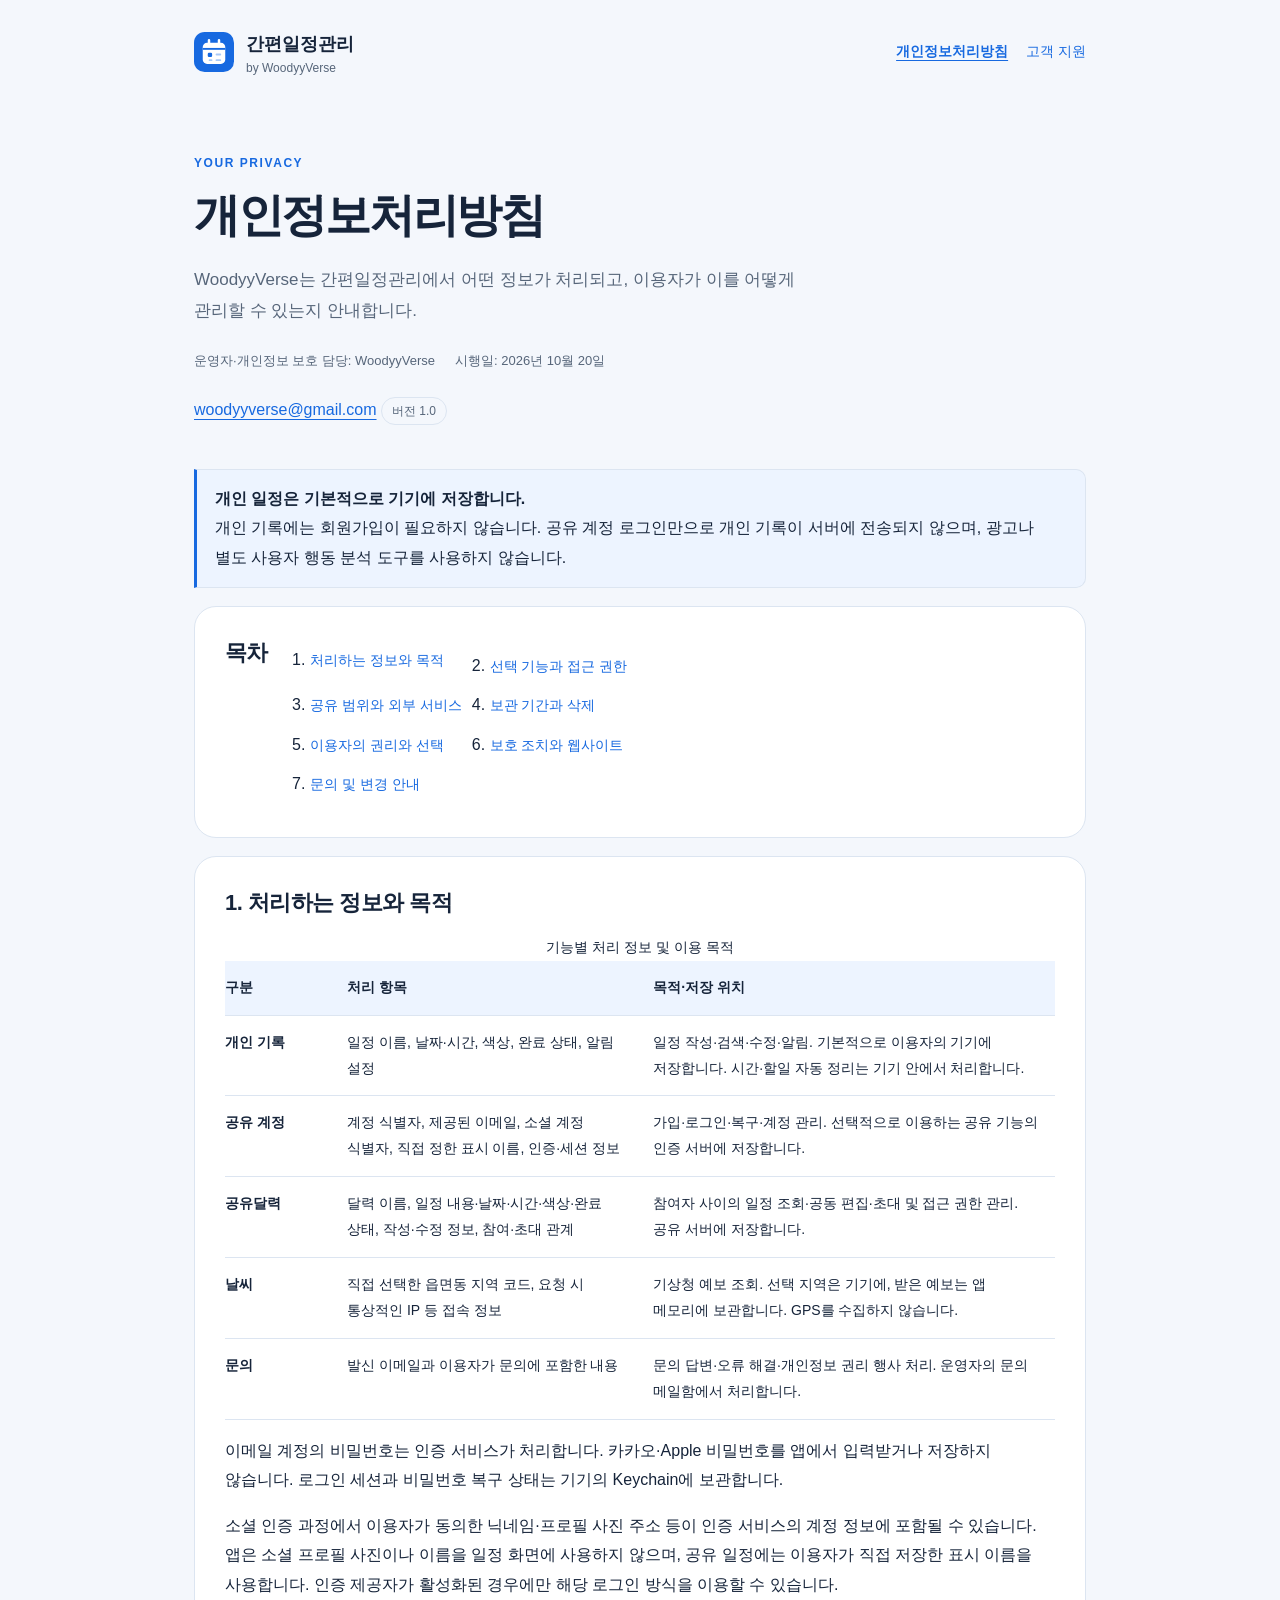
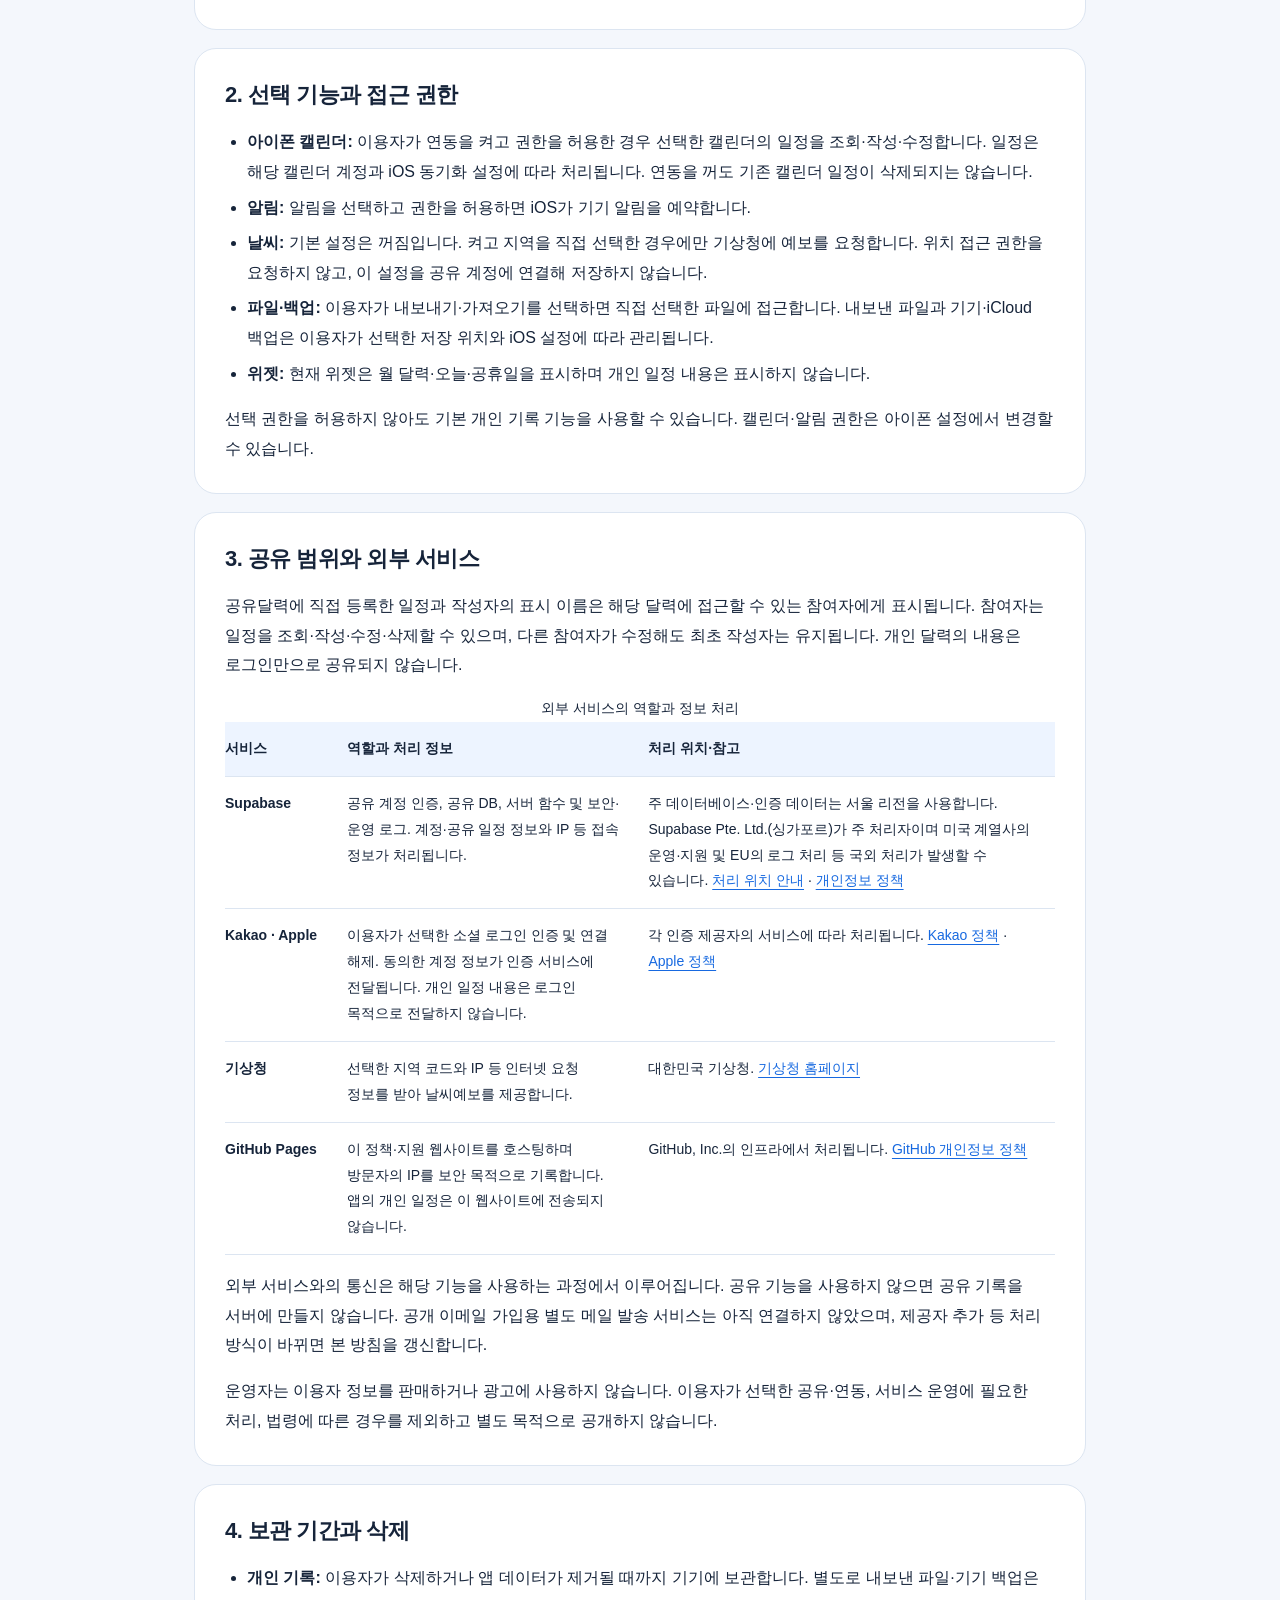
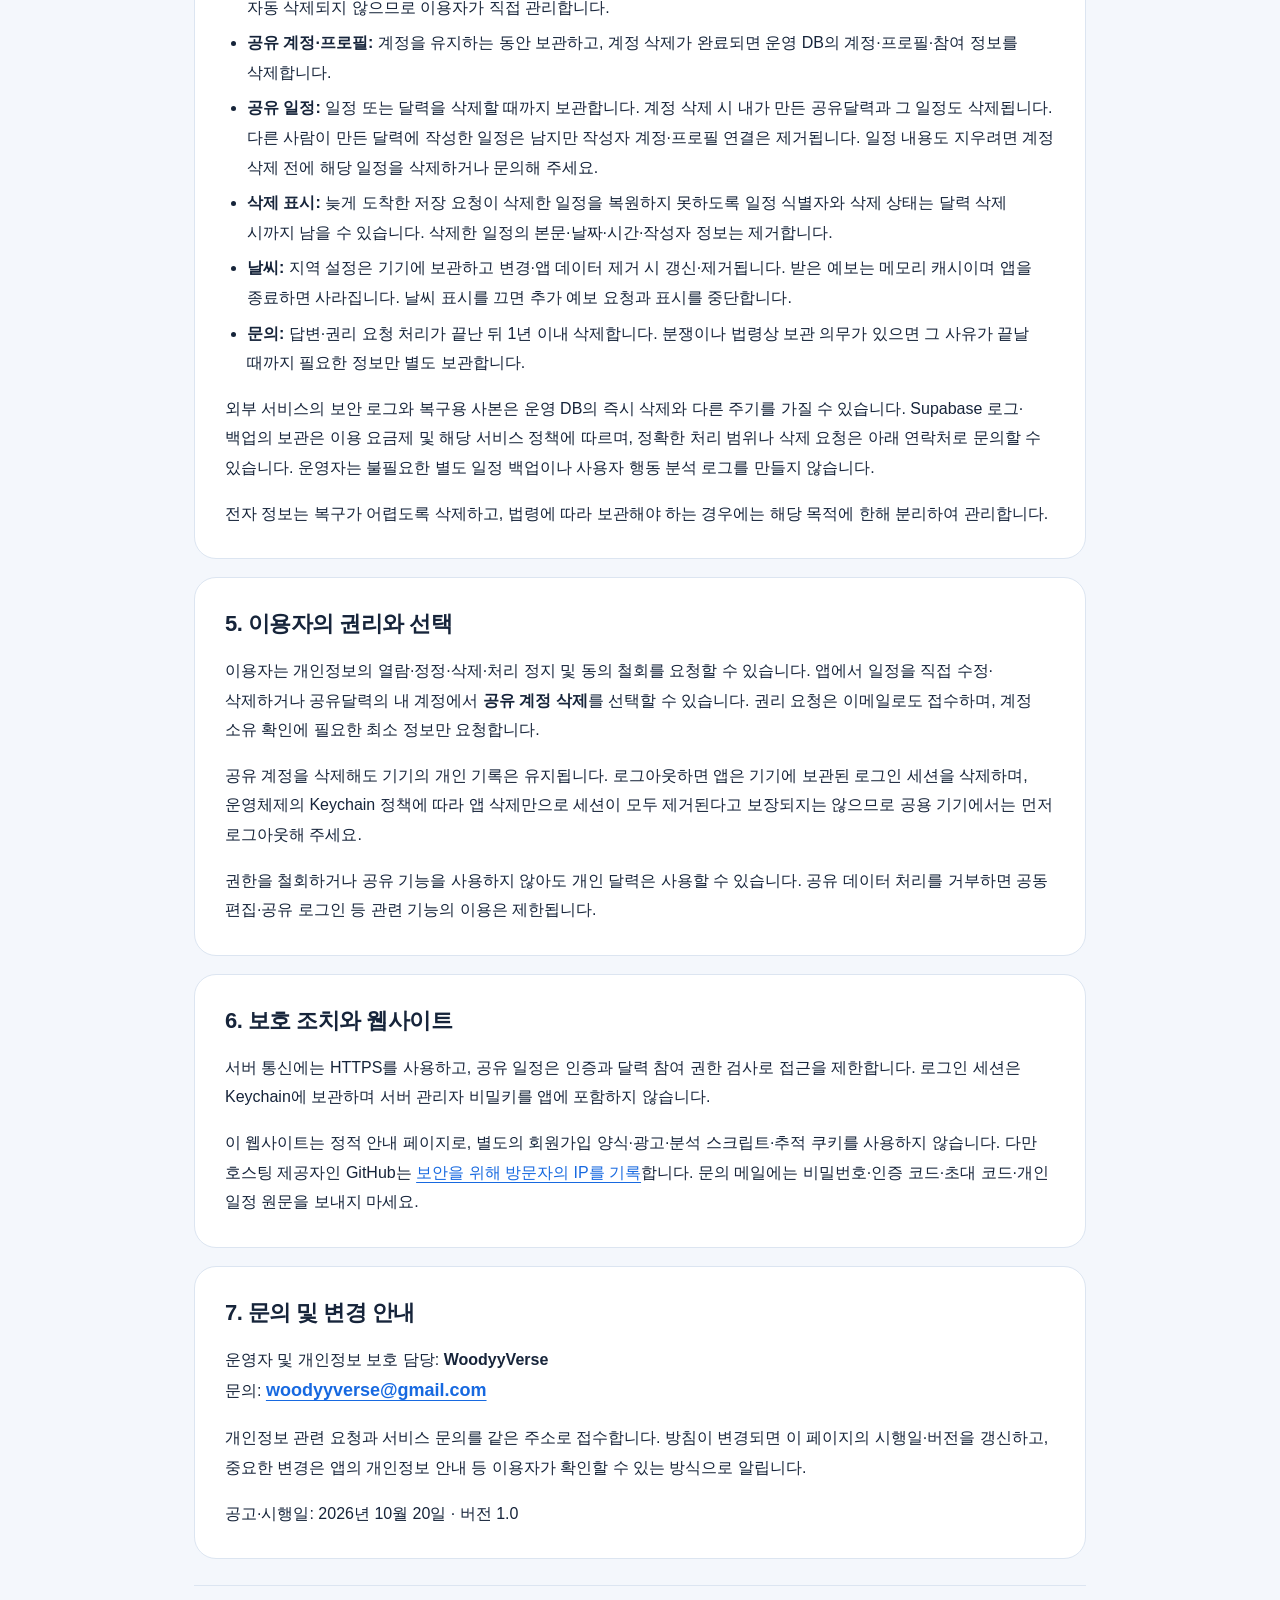
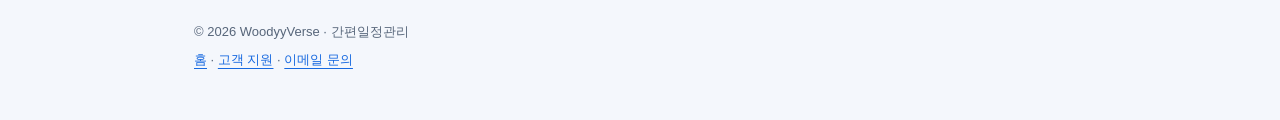
==== privacy/index.html @ 304d2524 "Publish privacy policy and support pages for 간편일정관리" ====
<!doctype html>
<html lang="ko">
<head>
  <meta charset="utf-8"><meta name="viewport" content="width=device-width, initial-scale=1">
  <title>개인정보처리방침 | 간편일정관리</title>
  <meta name="description" content="WoodyyVerse 간편일정관리의 개인정보 처리 항목, 이용 목적, 보관·삭제, 선택 권한 및 문의 방법을 안내합니다.">
  <meta name="theme-color" content="#1769e0">
  <link rel="icon" href="../assets/calendar.svg" type="image/svg+xml"><link rel="stylesheet" href="../assets/site.css">
</head>
<body>
  <a class="skip" href="#main">본문 바로가기</a>
  <div class="shell">
    <header class="header"><a class="brand" href="../"><img src="../assets/calendar.svg" alt="" width="40" height="40"><span>간편일정관리<small>by WoodyyVerse</small></span></a><nav aria-label="사이트 메뉴"><a aria-current="page" href="./">개인정보처리방침</a><a href="../support/">고객 지원</a></nav></header>
    <main id="main">
      <div class="hero"><p class="eyebrow">YOUR PRIVACY</p><h1>개인정보처리방침</h1><p class="lead">WoodyyVerse는 간편일정관리에서 어떤 정보가 처리되고, 이용자가 이를 어떻게 관리할 수 있는지 안내합니다.</p><div class="meta"><span>운영자·개인정보 보호 담당: WoodyyVerse</span><span>시행일: 2026년 10월 20일</span></div><p><a href="mailto:woodyyverse@gmail.com">woodyyverse@gmail.com</a> <span class="version">버전 1.0</span></p></div>
      <aside class="card note" aria-label="주요 안내"><strong>개인 일정은 기본적으로 기기에 저장합니다.</strong><br>개인 기록에는 회원가입이 필요하지 않습니다. 공유 계정 로그인만으로 개인 기록이 서버에 전송되지 않으며, 광고나 별도 사용자 행동 분석 도구를 사용하지 않습니다.</aside>
      <nav class="card toc" aria-label="목차"><h2>목차</h2><ol><li><a href="#data">처리하는 정보와 목적</a></li><li><a href="#optional">선택 기능과 접근 권한</a></li><li><a href="#sharing">공유 범위와 외부 서비스</a></li><li><a href="#retention">보관 기간과 삭제</a></li><li><a href="#rights">이용자의 권리와 선택</a></li><li><a href="#security">보호 조치와 웹사이트</a></li><li><a href="#contact">문의 및 변경 안내</a></li></ol></nav>
      <section class="card" id="data"><h2>1. 처리하는 정보와 목적</h2><div class="table-wrap"><table><caption>기능별 처리 정보 및 이용 목적</caption><thead><tr><th scope="col">구분</th><th scope="col">처리 항목</th><th scope="col">목적·저장 위치</th></tr></thead><tbody>
        <tr><td>개인 기록</td><td>일정 이름, 날짜·시간, 색상, 완료 상태, 알림 설정</td><td>일정 작성·검색·수정·알림. 기본적으로 이용자의 기기에 저장합니다. 시간·할일 자동 정리는 기기 안에서 처리합니다.</td></tr>
        <tr><td>공유 계정</td><td>계정 식별자, 제공된 이메일, 소셜 계정 식별자, 직접 정한 표시 이름, 인증·세션 정보</td><td>가입·로그인·복구·계정 관리. 선택적으로 이용하는 공유 기능의 인증 서버에 저장합니다.</td></tr>
        <tr><td>공유달력</td><td>달력 이름, 일정 내용·날짜·시간·색상·완료 상태, 작성·수정 정보, 참여·초대 관계</td><td>참여자 사이의 일정 조회·공동 편집·초대 및 접근 권한 관리. 공유 서버에 저장합니다.</td></tr>
        <tr><td>날씨</td><td>직접 선택한 읍면동 지역 코드, 요청 시 통상적인 IP 등 접속 정보</td><td>기상청 예보 조회. 선택 지역은 기기에, 받은 예보는 앱 메모리에 보관합니다. GPS를 수집하지 않습니다.</td></tr>
        <tr><td>문의</td><td>발신 이메일과 이용자가 문의에 포함한 내용</td><td>문의 답변·오류 해결·개인정보 권리 행사 처리. 운영자의 문의 메일함에서 처리합니다.</td></tr>
      </tbody></table></div><p>이메일 계정의 비밀번호는 인증 서비스가 처리합니다. 카카오·Apple 비밀번호를 앱에서 입력받거나 저장하지 않습니다. 로그인 세션과 비밀번호 복구 상태는 기기의 Keychain에 보관합니다.</p><p>소셜 인증 과정에서 이용자가 동의한 닉네임·프로필 사진 주소 등이 인증 서비스의 계정 정보에 포함될 수 있습니다. 앱은 소셜 프로필 사진이나 이름을 일정 화면에 사용하지 않으며, 공유 일정에는 이용자가 직접 저장한 표시 이름을 사용합니다. 인증 제공자가 활성화된 경우에만 해당 로그인 방식을 이용할 수 있습니다.</p></section>
      <section class="card" id="optional"><h2>2. 선택 기능과 접근 권한</h2><ul><li><strong>아이폰 캘린더:</strong> 이용자가 연동을 켜고 권한을 허용한 경우 선택한 캘린더의 일정을 조회·작성·수정합니다. 일정은 해당 캘린더 계정과 iOS 동기화 설정에 따라 처리됩니다. 연동을 꺼도 기존 캘린더 일정이 삭제되지는 않습니다.</li><li><strong>알림:</strong> 알림을 선택하고 권한을 허용하면 iOS가 기기 알림을 예약합니다.</li><li><strong>날씨:</strong> 기본 설정은 꺼짐입니다. 켜고 지역을 직접 선택한 경우에만 기상청에 예보를 요청합니다. 위치 접근 권한을 요청하지 않고, 이 설정을 공유 계정에 연결해 저장하지 않습니다.</li><li><strong>파일·백업:</strong> 이용자가 내보내기·가져오기를 선택하면 직접 선택한 파일에 접근합니다. 내보낸 파일과 기기·iCloud 백업은 이용자가 선택한 저장 위치와 iOS 설정에 따라 관리됩니다.</li><li><strong>위젯:</strong> 현재 위젯은 월 달력·오늘·공휴일을 표시하며 개인 일정 내용은 표시하지 않습니다.</li></ul><p>선택 권한을 허용하지 않아도 기본 개인 기록 기능을 사용할 수 있습니다. 캘린더·알림 권한은 아이폰 설정에서 변경할 수 있습니다.</p></section>
      <section class="card" id="sharing"><h2>3. 공유 범위와 외부 서비스</h2><p>공유달력에 직접 등록한 일정과 작성자의 표시 이름은 해당 달력에 접근할 수 있는 참여자에게 표시됩니다. 참여자는 일정을 조회·작성·수정·삭제할 수 있으며, 다른 참여자가 수정해도 최초 작성자는 유지됩니다. 개인 달력의 내용은 로그인만으로 공유되지 않습니다.</p><div class="table-wrap"><table><caption>외부 서비스의 역할과 정보 처리</caption><thead><tr><th scope="col">서비스</th><th scope="col">역할과 처리 정보</th><th scope="col">처리 위치·참고</th></tr></thead><tbody>
        <tr><td>Supabase</td><td>공유 계정 인증, 공유 DB, 서버 함수 및 보안·운영 로그. 계정·공유 일정 정보와 IP 등 접속 정보가 처리됩니다.</td><td>주 데이터베이스·인증 데이터는 서울 리전을 사용합니다. Supabase Pte. Ltd.(싱가포르)가 주 처리자이며 미국 계열사의 운영·지원 및 EU의 로그 처리 등 국외 처리가 발생할 수 있습니다. <a href="https://supabase.com/legal/privacy-resources/data-residency-and-transfers-faq" rel="noreferrer">처리 위치 안내</a> · <a href="https://supabase.com/privacy" rel="noreferrer">개인정보 정책</a></td></tr>
        <tr><td>Kakao · Apple</td><td>이용자가 선택한 소셜 로그인 인증 및 연결 해제. 동의한 계정 정보가 인증 서비스에 전달됩니다. 개인 일정 내용은 로그인 목적으로 전달하지 않습니다.</td><td>각 인증 제공자의 서비스에 따라 처리됩니다. <a href="https://www.kakao.com/policy/privacy" rel="noreferrer">Kakao 정책</a> · <a href="https://www.apple.com/kr/legal/privacy/" rel="noreferrer">Apple 정책</a></td></tr>
        <tr><td>기상청</td><td>선택한 지역 코드와 IP 등 인터넷 요청 정보를 받아 날씨예보를 제공합니다.</td><td>대한민국 기상청. <a href="https://www.weather.go.kr/" rel="noreferrer">기상청 홈페이지</a></td></tr>
        <tr><td>GitHub Pages</td><td>이 정책·지원 웹사이트를 호스팅하며 방문자의 IP를 보안 목적으로 기록합니다. 앱의 개인 일정은 이 웹사이트에 전송되지 않습니다.</td><td>GitHub, Inc.의 인프라에서 처리됩니다. <a href="https://docs.github.com/en/site-policy/privacy-policies/github-general-privacy-statement" rel="noreferrer">GitHub 개인정보 정책</a></td></tr>
      </tbody></table></div><p>외부 서비스와의 통신은 해당 기능을 사용하는 과정에서 이루어집니다. 공유 기능을 사용하지 않으면 공유 기록을 서버에 만들지 않습니다. 공개 이메일 가입용 별도 메일 발송 서비스는 아직 연결하지 않았으며, 제공자 추가 등 처리 방식이 바뀌면 본 방침을 갱신합니다.</p><p>운영자는 이용자 정보를 판매하거나 광고에 사용하지 않습니다. 이용자가 선택한 공유·연동, 서비스 운영에 필요한 처리, 법령에 따른 경우를 제외하고 별도 목적으로 공개하지 않습니다.</p></section>
      <section class="card" id="retention"><h2>4. 보관 기간과 삭제</h2><ul><li><strong>개인 기록:</strong> 이용자가 삭제하거나 앱 데이터가 제거될 때까지 기기에 보관합니다. 별도로 내보낸 파일·기기 백업은 자동 삭제되지 않으므로 이용자가 직접 관리합니다.</li><li><strong>공유 계정·프로필:</strong> 계정을 유지하는 동안 보관하고, 계정 삭제가 완료되면 운영 DB의 계정·프로필·참여 정보를 삭제합니다.</li><li><strong>공유 일정:</strong> 일정 또는 달력을 삭제할 때까지 보관합니다. 계정 삭제 시 내가 만든 공유달력과 그 일정도 삭제됩니다. 다른 사람이 만든 달력에 작성한 일정은 남지만 작성자 계정·프로필 연결은 제거됩니다. 일정 내용도 지우려면 계정 삭제 전에 해당 일정을 삭제하거나 문의해 주세요.</li><li><strong>삭제 표시:</strong> 늦게 도착한 저장 요청이 삭제한 일정을 복원하지 못하도록 일정 식별자와 삭제 상태는 달력 삭제 시까지 남을 수 있습니다. 삭제한 일정의 본문·날짜·시간·작성자 정보는 제거합니다.</li><li><strong>날씨:</strong> 지역 설정은 기기에 보관하고 변경·앱 데이터 제거 시 갱신·제거됩니다. 받은 예보는 메모리 캐시이며 앱을 종료하면 사라집니다. 날씨 표시를 끄면 추가 예보 요청과 표시를 중단합니다.</li><li><strong>문의:</strong> 답변·권리 요청 처리가 끝난 뒤 1년 이내 삭제합니다. 분쟁이나 법령상 보관 의무가 있으면 그 사유가 끝날 때까지 필요한 정보만 별도 보관합니다.</li></ul><p>외부 서비스의 보안 로그와 복구용 사본은 운영 DB의 즉시 삭제와 다른 주기를 가질 수 있습니다. Supabase 로그·백업의 보관은 이용 요금제 및 해당 서비스 정책에 따르며, 정확한 처리 범위나 삭제 요청은 아래 연락처로 문의할 수 있습니다. 운영자는 불필요한 별도 일정 백업이나 사용자 행동 분석 로그를 만들지 않습니다.</p><p>전자 정보는 복구가 어렵도록 삭제하고, 법령에 따라 보관해야 하는 경우에는 해당 목적에 한해 분리하여 관리합니다.</p></section>
      <section class="card" id="rights"><h2>5. 이용자의 권리와 선택</h2><p>이용자는 개인정보의 열람·정정·삭제·처리 정지 및 동의 철회를 요청할 수 있습니다. 앱에서 일정을 직접 수정·삭제하거나 공유달력의 내 계정에서 <strong>공유 계정 삭제</strong>를 선택할 수 있습니다. 권리 요청은 이메일로도 접수하며, 계정 소유 확인에 필요한 최소 정보만 요청합니다.</p><p>공유 계정을 삭제해도 기기의 개인 기록은 유지됩니다. 로그아웃하면 앱은 기기에 보관된 로그인 세션을 삭제하며, 운영체제의 Keychain 정책에 따라 앱 삭제만으로 세션이 모두 제거된다고 보장되지는 않으므로 공용 기기에서는 먼저 로그아웃해 주세요.</p><p>권한을 철회하거나 공유 기능을 사용하지 않아도 개인 달력은 사용할 수 있습니다. 공유 데이터 처리를 거부하면 공동 편집·공유 로그인 등 관련 기능의 이용은 제한됩니다.</p></section>
      <section class="card" id="security"><h2>6. 보호 조치와 웹사이트</h2><p>서버 통신에는 HTTPS를 사용하고, 공유 일정은 인증과 달력 참여 권한 검사로 접근을 제한합니다. 로그인 세션은 Keychain에 보관하며 서버 관리자 비밀키를 앱에 포함하지 않습니다.</p><p>이 웹사이트는 정적 안내 페이지로, 별도의 회원가입 양식·광고·분석 스크립트·추적 쿠키를 사용하지 않습니다. 다만 호스팅 제공자인 GitHub는 <a href="https://docs.github.com/en/pages/getting-started-with-github-pages/what-is-github-pages#data-collection" rel="noreferrer">보안을 위해 방문자의 IP를 기록</a>합니다. 문의 메일에는 비밀번호·인증 코드·초대 코드·개인 일정 원문을 보내지 마세요.</p></section>
      <section class="card" id="contact"><h2>7. 문의 및 변경 안내</h2><p>운영자 및 개인정보 보호 담당: <strong>WoodyyVerse</strong><br>문의: <a class="contact" href="mailto:woodyyverse@gmail.com">woodyyverse@gmail.com</a></p><p>개인정보 관련 요청과 서비스 문의를 같은 주소로 접수합니다. 방침이 변경되면 이 페이지의 시행일·버전을 갱신하고, 중요한 변경은 앱의 개인정보 안내 등 이용자가 확인할 수 있는 방식으로 알립니다.</p><p>공고·시행일: 2026년 10월 20일 · 버전 1.0</p></section>
    </main>
    <footer><p>© 2026 WoodyyVerse · 간편일정관리</p><p><a href="../">홈</a> · <a href="../support/">고객 지원</a> · <a href="mailto:woodyyverse@gmail.com">이메일 문의</a></p></footer>
  </div>
</body>
</html>
---- assets/site.css ----
:root{color-scheme:light dark;--bg:#f4f7fc;--surface:#fff;--ink:#16243a;--muted:#57667a;--blue:#1769e0;--line:#dce5f1;--soft:#edf4ff}
*{box-sizing:border-box}html{scroll-behavior:smooth;scroll-padding-top:24px}body{margin:0;background:var(--bg);color:var(--ink);font:16px/1.85 -apple-system,BlinkMacSystemFont,"Apple SD Gothic Neo","Noto Sans KR",sans-serif;word-break:keep-all;overflow-wrap:anywhere}a{color:var(--blue);text-underline-offset:4px}a:hover{text-decoration-thickness:2px}a:focus-visible{outline:3px solid var(--blue);outline-offset:5px;border-radius:3px}.skip{position:absolute;left:16px;top:-100px;padding:8px 14px;background:var(--surface);z-index:2}.skip:focus{top:12px}.shell{max-width:940px;margin:auto;padding:0 24px}.header{display:flex;align-items:center;justify-content:space-between;gap:18px;padding:28px 0}.brand{display:flex;align-items:center;gap:12px;text-decoration:none;color:var(--ink);font-weight:750;font-size:18px}.brand img{width:40px;height:40px}.brand small{display:block;color:var(--muted);font-size:12px;line-height:1.2;font-weight:500}nav{display:flex;gap:18px;flex-wrap:wrap}nav a{font-size:14px;text-decoration:none}nav a[aria-current=page]{font-weight:750;text-decoration:underline}.hero{padding:48px 0 28px}.eyebrow{font-size:12px;letter-spacing:.13em;font-weight:700;color:var(--blue);margin:0 0 12px}h1{font-size:clamp(30px,6vw,46px);line-height:1.3;letter-spacing:-.05em;margin:0 0 18px}h2{font-size:22px;line-height:1.45;letter-spacing:-.025em;margin:0 0 16px}h3{font-size:17px;margin:22px 0 8px}.lead{color:var(--muted);font-size:17px;max-width:640px}.meta{display:flex;gap:8px 20px;flex-wrap:wrap;font-size:13px;color:var(--muted);margin:22px 0}.card{background:var(--surface);border:1px solid var(--line);border-radius:22px;padding:30px;margin:0 0 18px}.card p:last-child{margin-bottom:0}.note{border-left:3px solid var(--blue);padding:14px 18px;background:var(--soft);border-radius:0 10px 10px 0}.toc ol{display:grid;grid-template-columns:1fr 1fr;gap:4px 28px;margin:8px 0;padding-left:24px}.grid{display:grid;grid-template-columns:1fr 1fr;gap:18px}.grid .card{margin:0}.button{display:inline-block;padding:11px 20px;border-radius:12px;background:var(--blue);color:white;text-decoration:none;font-weight:650}.button.secondary{background:var(--soft);color:var(--blue)}.actions{display:flex;flex-wrap:wrap;gap:12px;margin:26px 0}.table-wrap{overflow-x:auto}table{border-collapse:collapse;width:100%;font-size:14px;min-width:540px}th,td{text-align:left;vertical-align:top;border-bottom:1px solid var(--line);padding:14px 12px}th{background:var(--soft);font-weight:700}th:first-child,td:first-child{padding-left:0}td:first-child{font-weight:650;min-width:110px}ul,ol{padding-left:22px}li+li{margin-top:6px}code{background:var(--soft);border-radius:5px;padding:2px 6px;font-size:.9em}footer{color:var(--muted);font-size:13px;padding:30px 0 44px;margin-top:26px;border-top:1px solid var(--line)}footer p{margin:4px 0}details{border-bottom:1px solid var(--line);padding:18px 0}details:last-child{border:0}summary{cursor:pointer;font-weight:650}details p{color:var(--muted)}.contact{font-size:18px;font-weight:650}.version{display:inline-block;font-size:12px;color:var(--muted);border:1px solid var(--line);padding:2px 10px;border-radius:999px}
@media(max-width:620px){.shell{padding:0 18px}.header{align-items:flex-start;flex-direction:column;padding:22px 0}.hero{padding-top:28px}.card{padding:23px 20px;border-radius:18px}.toc ol,.grid{grid-template-columns:1fr}.meta{gap:4px 16px}nav{gap:20px}}
@media(prefers-color-scheme:dark){:root{--bg:#0e1623;--surface:#172335;--ink:#ecf2fb;--muted:#acbbd0;--blue:#83b5ff;--line:#2c3e57;--soft:#21334e}.button{background:#1769e0;color:#fff}.button.secondary{background:var(--soft);color:var(--blue)}}
@media(prefers-reduced-motion:reduce){html{scroll-behavior:auto}}
@media print{body{background:#fff;color:#111}.header,nav,.toc,.skip,.actions{display:none}.card{border:0;padding:10px 0;margin:0;border-radius:0}a{color:inherit}.hero{padding:0}.shell{max-width:none}footer{padding-bottom:0}h2{break-after:avoid}}
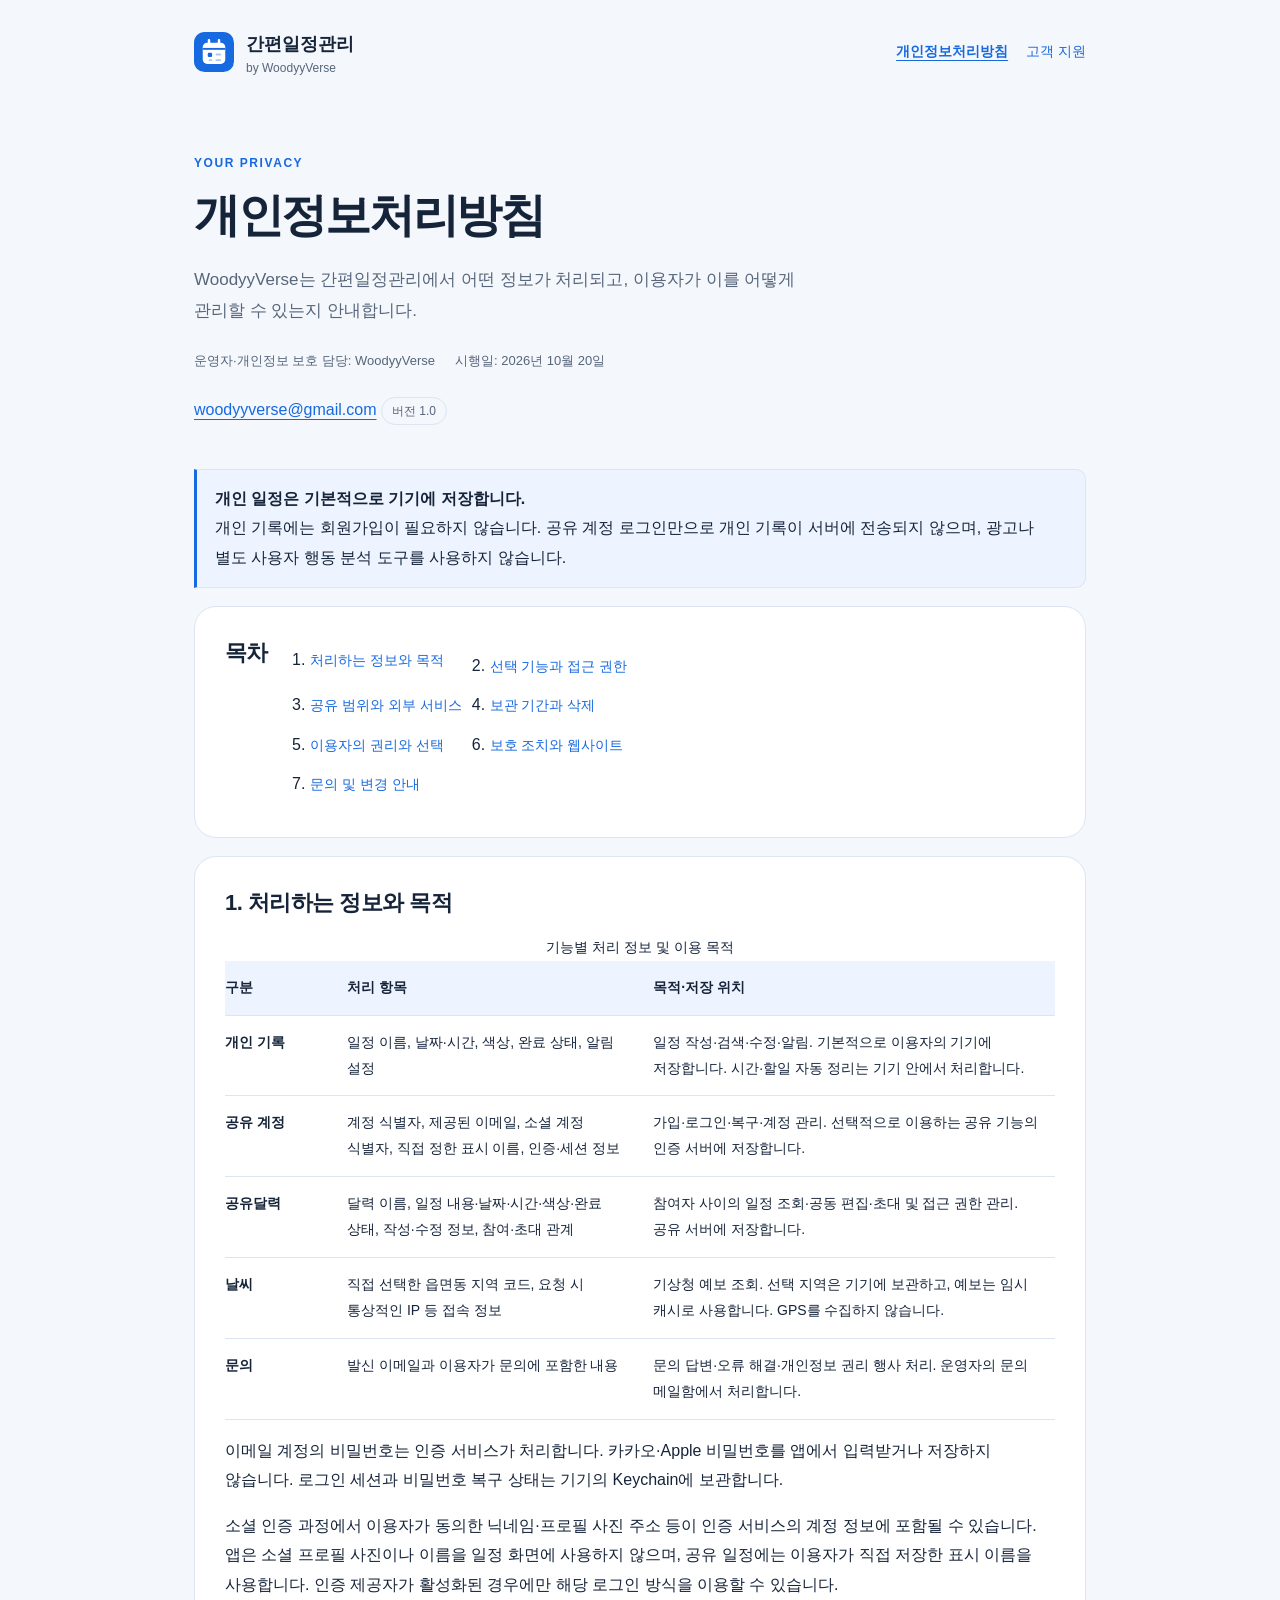
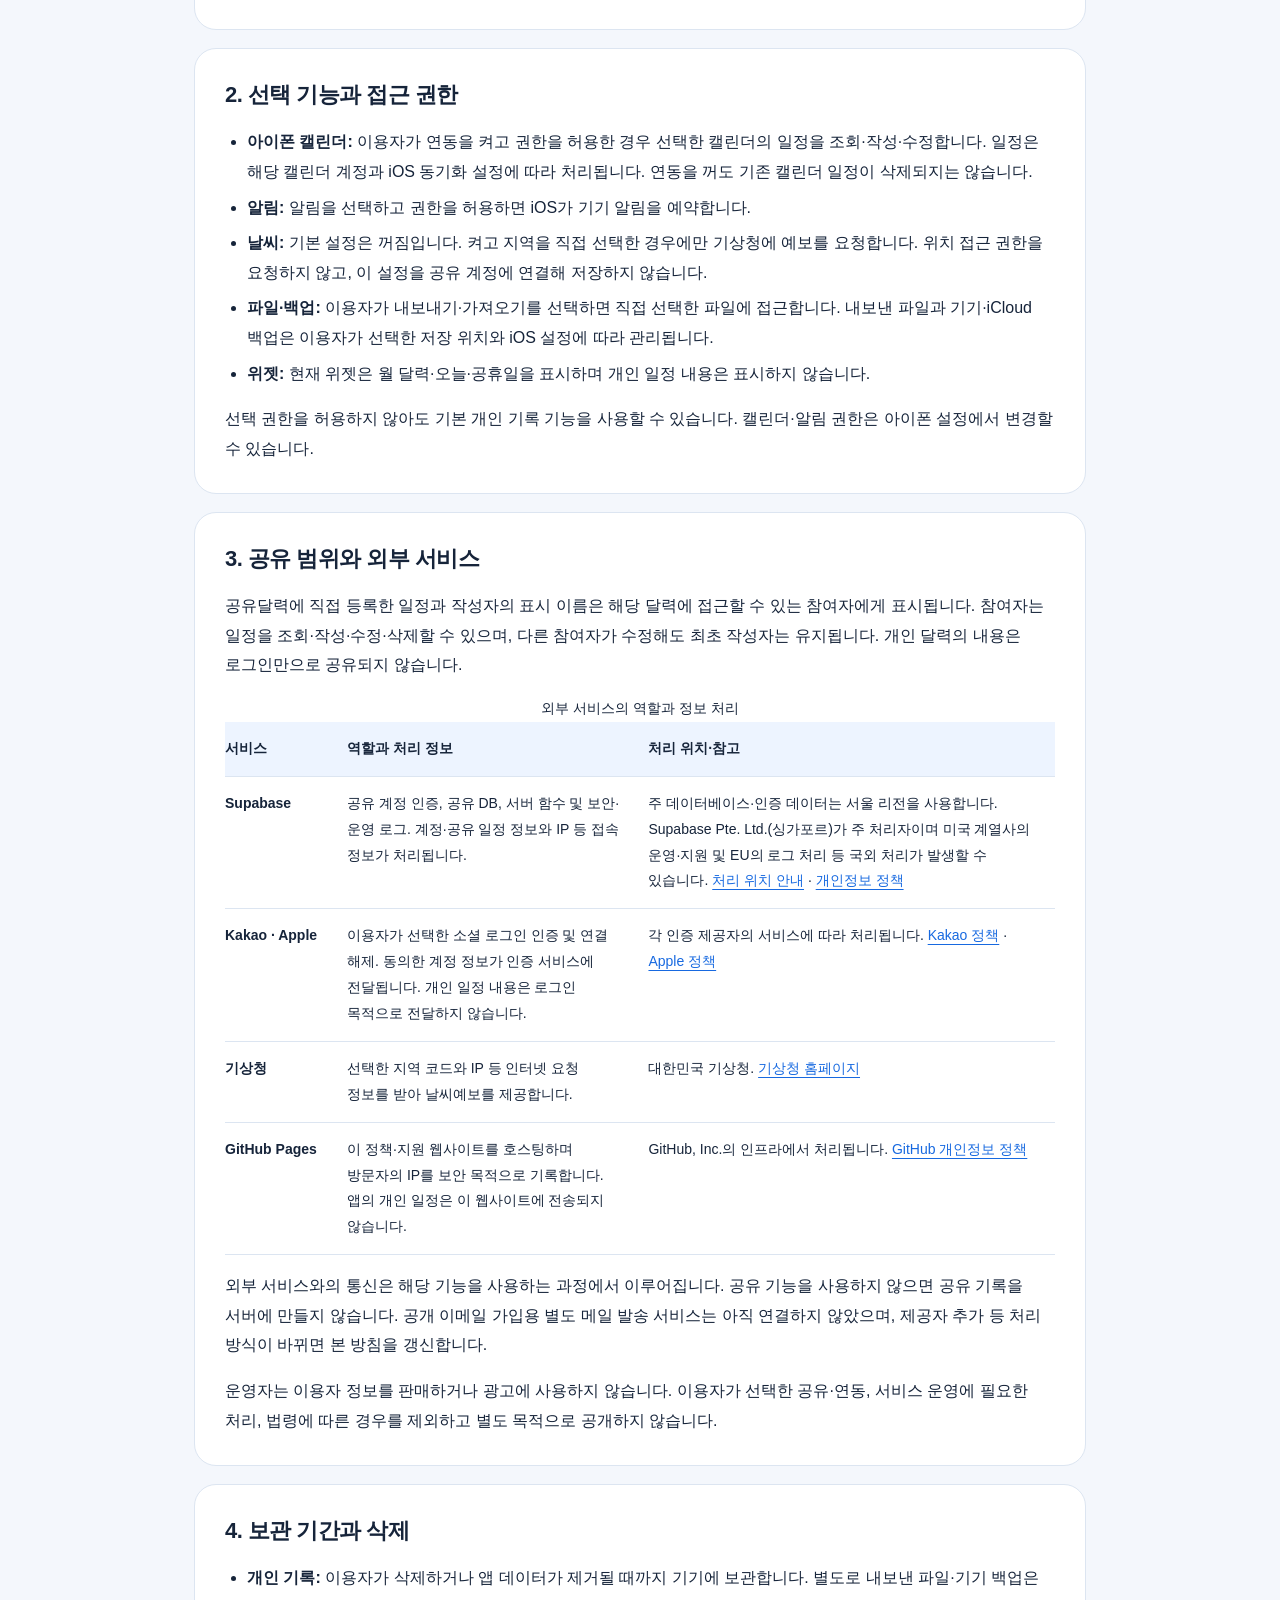
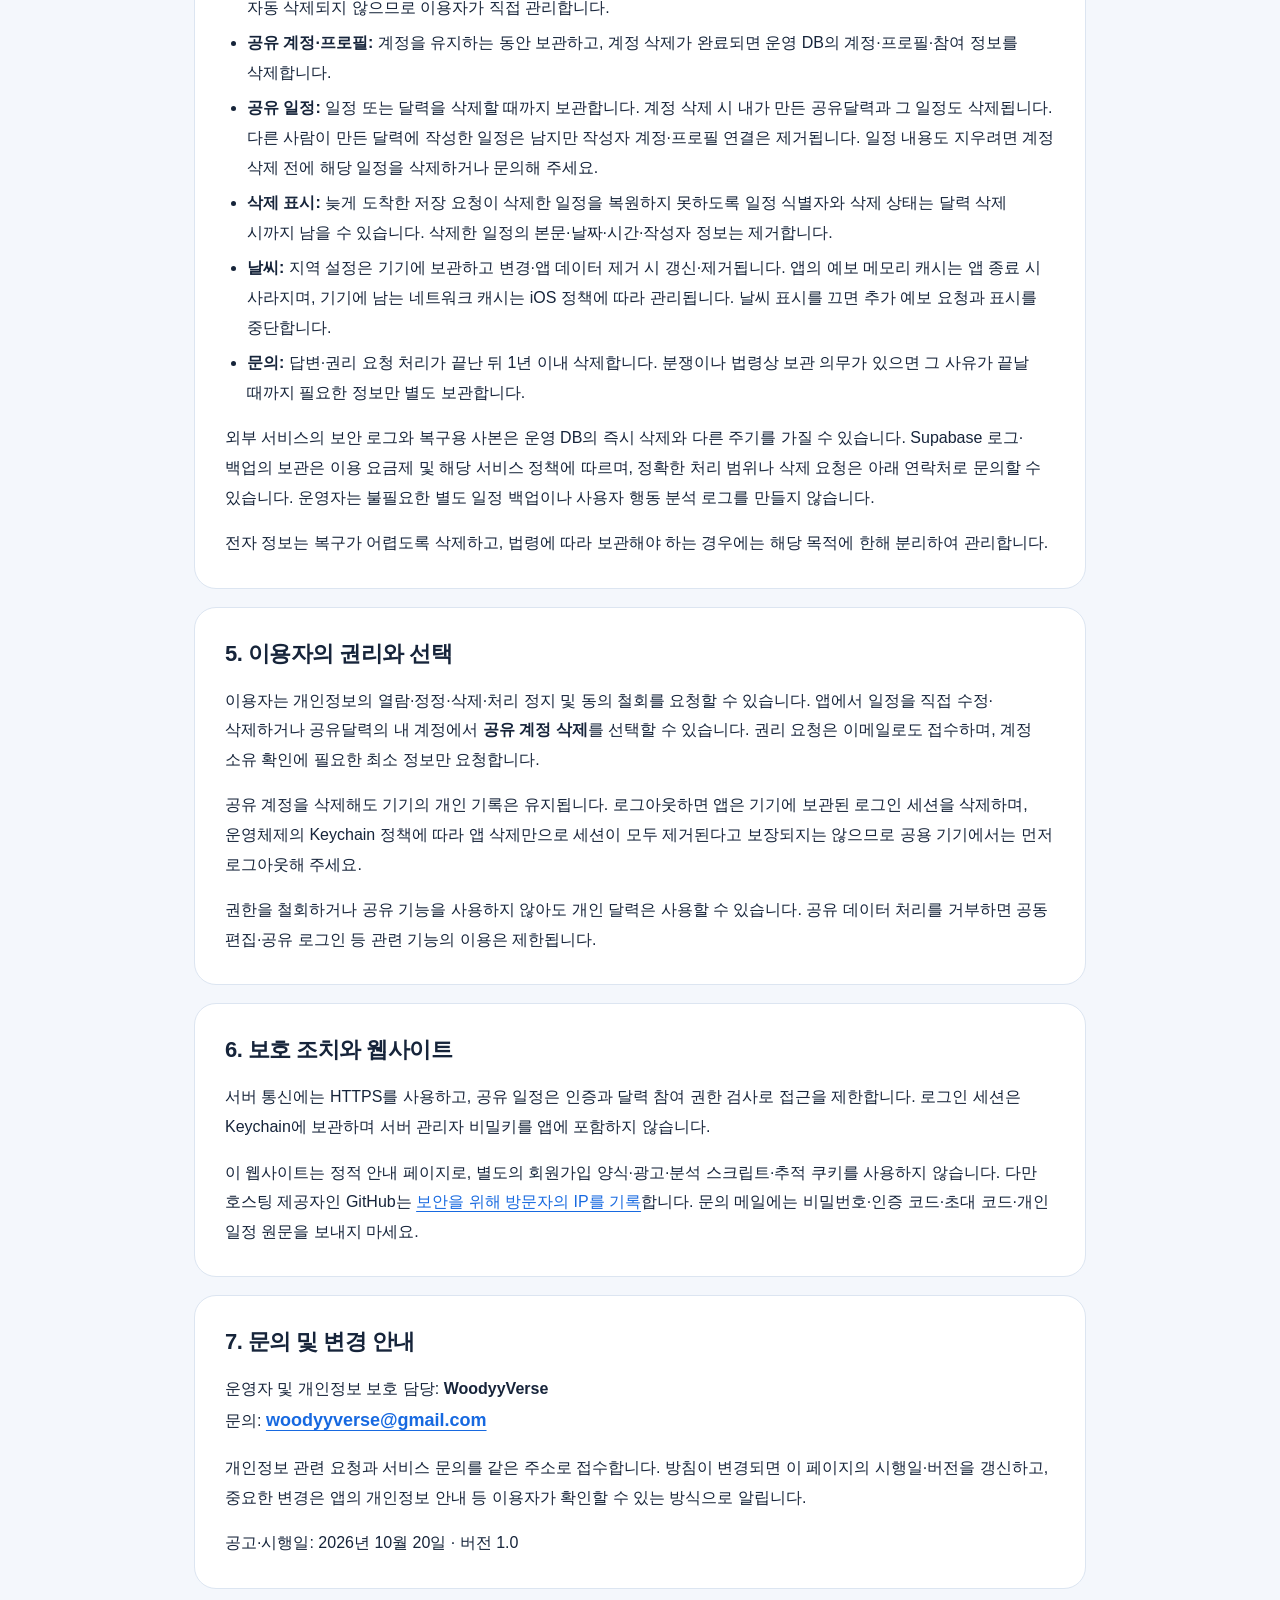
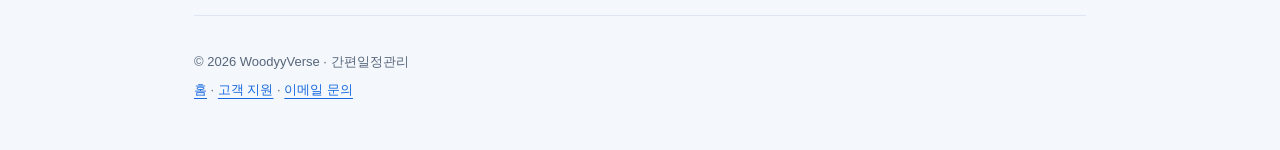
==== commit ffa62629: "Clarify temporary forecast cache retention" ====
--- a/privacy/index.html
+++ b/privacy/index.html
@@ -19,7 +19,7 @@
         <tr><td>개인 기록</td><td>일정 이름, 날짜·시간, 색상, 완료 상태, 알림 설정</td><td>일정 작성·검색·수정·알림. 기본적으로 이용자의 기기에 저장합니다. 시간·할일 자동 정리는 기기 안에서 처리합니다.</td></tr>
         <tr><td>공유 계정</td><td>계정 식별자, 제공된 이메일, 소셜 계정 식별자, 직접 정한 표시 이름, 인증·세션 정보</td><td>가입·로그인·복구·계정 관리. 선택적으로 이용하는 공유 기능의 인증 서버에 저장합니다.</td></tr>
         <tr><td>공유달력</td><td>달력 이름, 일정 내용·날짜·시간·색상·완료 상태, 작성·수정 정보, 참여·초대 관계</td><td>참여자 사이의 일정 조회·공동 편집·초대 및 접근 권한 관리. 공유 서버에 저장합니다.</td></tr>
-        <tr><td>날씨</td><td>직접 선택한 읍면동 지역 코드, 요청 시 통상적인 IP 등 접속 정보</td><td>기상청 예보 조회. 선택 지역은 기기에, 받은 예보는 앱 메모리에 보관합니다. GPS를 수집하지 않습니다.</td></tr>
+        <tr><td>날씨</td><td>직접 선택한 읍면동 지역 코드, 요청 시 통상적인 IP 등 접속 정보</td><td>기상청 예보 조회. 선택 지역은 기기에 보관하고, 예보는 임시 캐시로 사용합니다. GPS를 수집하지 않습니다.</td></tr>
         <tr><td>문의</td><td>발신 이메일과 이용자가 문의에 포함한 내용</td><td>문의 답변·오류 해결·개인정보 권리 행사 처리. 운영자의 문의 메일함에서 처리합니다.</td></tr>
       </tbody></table></div><p>이메일 계정의 비밀번호는 인증 서비스가 처리합니다. 카카오·Apple 비밀번호를 앱에서 입력받거나 저장하지 않습니다. 로그인 세션과 비밀번호 복구 상태는 기기의 Keychain에 보관합니다.</p><p>소셜 인증 과정에서 이용자가 동의한 닉네임·프로필 사진 주소 등이 인증 서비스의 계정 정보에 포함될 수 있습니다. 앱은 소셜 프로필 사진이나 이름을 일정 화면에 사용하지 않으며, 공유 일정에는 이용자가 직접 저장한 표시 이름을 사용합니다. 인증 제공자가 활성화된 경우에만 해당 로그인 방식을 이용할 수 있습니다.</p></section>
       <section class="card" id="optional"><h2>2. 선택 기능과 접근 권한</h2><ul><li><strong>아이폰 캘린더:</strong> 이용자가 연동을 켜고 권한을 허용한 경우 선택한 캘린더의 일정을 조회·작성·수정합니다. 일정은 해당 캘린더 계정과 iOS 동기화 설정에 따라 처리됩니다. 연동을 꺼도 기존 캘린더 일정이 삭제되지는 않습니다.</li><li><strong>알림:</strong> 알림을 선택하고 권한을 허용하면 iOS가 기기 알림을 예약합니다.</li><li><strong>날씨:</strong> 기본 설정은 꺼짐입니다. 켜고 지역을 직접 선택한 경우에만 기상청에 예보를 요청합니다. 위치 접근 권한을 요청하지 않고, 이 설정을 공유 계정에 연결해 저장하지 않습니다.</li><li><strong>파일·백업:</strong> 이용자가 내보내기·가져오기를 선택하면 직접 선택한 파일에 접근합니다. 내보낸 파일과 기기·iCloud 백업은 이용자가 선택한 저장 위치와 iOS 설정에 따라 관리됩니다.</li><li><strong>위젯:</strong> 현재 위젯은 월 달력·오늘·공휴일을 표시하며 개인 일정 내용은 표시하지 않습니다.</li></ul><p>선택 권한을 허용하지 않아도 기본 개인 기록 기능을 사용할 수 있습니다. 캘린더·알림 권한은 아이폰 설정에서 변경할 수 있습니다.</p></section>
@@ -29,7 +29,7 @@
         <tr><td>기상청</td><td>선택한 지역 코드와 IP 등 인터넷 요청 정보를 받아 날씨예보를 제공합니다.</td><td>대한민국 기상청. <a href="https://www.weather.go.kr/" rel="noreferrer">기상청 홈페이지</a></td></tr>
         <tr><td>GitHub Pages</td><td>이 정책·지원 웹사이트를 호스팅하며 방문자의 IP를 보안 목적으로 기록합니다. 앱의 개인 일정은 이 웹사이트에 전송되지 않습니다.</td><td>GitHub, Inc.의 인프라에서 처리됩니다. <a href="https://docs.github.com/en/site-policy/privacy-policies/github-general-privacy-statement" rel="noreferrer">GitHub 개인정보 정책</a></td></tr>
       </tbody></table></div><p>외부 서비스와의 통신은 해당 기능을 사용하는 과정에서 이루어집니다. 공유 기능을 사용하지 않으면 공유 기록을 서버에 만들지 않습니다. 공개 이메일 가입용 별도 메일 발송 서비스는 아직 연결하지 않았으며, 제공자 추가 등 처리 방식이 바뀌면 본 방침을 갱신합니다.</p><p>운영자는 이용자 정보를 판매하거나 광고에 사용하지 않습니다. 이용자가 선택한 공유·연동, 서비스 운영에 필요한 처리, 법령에 따른 경우를 제외하고 별도 목적으로 공개하지 않습니다.</p></section>
-      <section class="card" id="retention"><h2>4. 보관 기간과 삭제</h2><ul><li><strong>개인 기록:</strong> 이용자가 삭제하거나 앱 데이터가 제거될 때까지 기기에 보관합니다. 별도로 내보낸 파일·기기 백업은 자동 삭제되지 않으므로 이용자가 직접 관리합니다.</li><li><strong>공유 계정·프로필:</strong> 계정을 유지하는 동안 보관하고, 계정 삭제가 완료되면 운영 DB의 계정·프로필·참여 정보를 삭제합니다.</li><li><strong>공유 일정:</strong> 일정 또는 달력을 삭제할 때까지 보관합니다. 계정 삭제 시 내가 만든 공유달력과 그 일정도 삭제됩니다. 다른 사람이 만든 달력에 작성한 일정은 남지만 작성자 계정·프로필 연결은 제거됩니다. 일정 내용도 지우려면 계정 삭제 전에 해당 일정을 삭제하거나 문의해 주세요.</li><li><strong>삭제 표시:</strong> 늦게 도착한 저장 요청이 삭제한 일정을 복원하지 못하도록 일정 식별자와 삭제 상태는 달력 삭제 시까지 남을 수 있습니다. 삭제한 일정의 본문·날짜·시간·작성자 정보는 제거합니다.</li><li><strong>날씨:</strong> 지역 설정은 기기에 보관하고 변경·앱 데이터 제거 시 갱신·제거됩니다. 받은 예보는 메모리 캐시이며 앱을 종료하면 사라집니다. 날씨 표시를 끄면 추가 예보 요청과 표시를 중단합니다.</li><li><strong>문의:</strong> 답변·권리 요청 처리가 끝난 뒤 1년 이내 삭제합니다. 분쟁이나 법령상 보관 의무가 있으면 그 사유가 끝날 때까지 필요한 정보만 별도 보관합니다.</li></ul><p>외부 서비스의 보안 로그와 복구용 사본은 운영 DB의 즉시 삭제와 다른 주기를 가질 수 있습니다. Supabase 로그·백업의 보관은 이용 요금제 및 해당 서비스 정책에 따르며, 정확한 처리 범위나 삭제 요청은 아래 연락처로 문의할 수 있습니다. 운영자는 불필요한 별도 일정 백업이나 사용자 행동 분석 로그를 만들지 않습니다.</p><p>전자 정보는 복구가 어렵도록 삭제하고, 법령에 따라 보관해야 하는 경우에는 해당 목적에 한해 분리하여 관리합니다.</p></section>
+      <section class="card" id="retention"><h2>4. 보관 기간과 삭제</h2><ul><li><strong>개인 기록:</strong> 이용자가 삭제하거나 앱 데이터가 제거될 때까지 기기에 보관합니다. 별도로 내보낸 파일·기기 백업은 자동 삭제되지 않으므로 이용자가 직접 관리합니다.</li><li><strong>공유 계정·프로필:</strong> 계정을 유지하는 동안 보관하고, 계정 삭제가 완료되면 운영 DB의 계정·프로필·참여 정보를 삭제합니다.</li><li><strong>공유 일정:</strong> 일정 또는 달력을 삭제할 때까지 보관합니다. 계정 삭제 시 내가 만든 공유달력과 그 일정도 삭제됩니다. 다른 사람이 만든 달력에 작성한 일정은 남지만 작성자 계정·프로필 연결은 제거됩니다. 일정 내용도 지우려면 계정 삭제 전에 해당 일정을 삭제하거나 문의해 주세요.</li><li><strong>삭제 표시:</strong> 늦게 도착한 저장 요청이 삭제한 일정을 복원하지 못하도록 일정 식별자와 삭제 상태는 달력 삭제 시까지 남을 수 있습니다. 삭제한 일정의 본문·날짜·시간·작성자 정보는 제거합니다.</li><li><strong>날씨:</strong> 지역 설정은 기기에 보관하고 변경·앱 데이터 제거 시 갱신·제거됩니다. 앱의 예보 메모리 캐시는 앱 종료 시 사라지며, 기기에 남는 네트워크 캐시는 iOS 정책에 따라 관리됩니다. 날씨 표시를 끄면 추가 예보 요청과 표시를 중단합니다.</li><li><strong>문의:</strong> 답변·권리 요청 처리가 끝난 뒤 1년 이내 삭제합니다. 분쟁이나 법령상 보관 의무가 있으면 그 사유가 끝날 때까지 필요한 정보만 별도 보관합니다.</li></ul><p>외부 서비스의 보안 로그와 복구용 사본은 운영 DB의 즉시 삭제와 다른 주기를 가질 수 있습니다. Supabase 로그·백업의 보관은 이용 요금제 및 해당 서비스 정책에 따르며, 정확한 처리 범위나 삭제 요청은 아래 연락처로 문의할 수 있습니다. 운영자는 불필요한 별도 일정 백업이나 사용자 행동 분석 로그를 만들지 않습니다.</p><p>전자 정보는 복구가 어렵도록 삭제하고, 법령에 따라 보관해야 하는 경우에는 해당 목적에 한해 분리하여 관리합니다.</p></section>
       <section class="card" id="rights"><h2>5. 이용자의 권리와 선택</h2><p>이용자는 개인정보의 열람·정정·삭제·처리 정지 및 동의 철회를 요청할 수 있습니다. 앱에서 일정을 직접 수정·삭제하거나 공유달력의 내 계정에서 <strong>공유 계정 삭제</strong>를 선택할 수 있습니다. 권리 요청은 이메일로도 접수하며, 계정 소유 확인에 필요한 최소 정보만 요청합니다.</p><p>공유 계정을 삭제해도 기기의 개인 기록은 유지됩니다. 로그아웃하면 앱은 기기에 보관된 로그인 세션을 삭제하며, 운영체제의 Keychain 정책에 따라 앱 삭제만으로 세션이 모두 제거된다고 보장되지는 않으므로 공용 기기에서는 먼저 로그아웃해 주세요.</p><p>권한을 철회하거나 공유 기능을 사용하지 않아도 개인 달력은 사용할 수 있습니다. 공유 데이터 처리를 거부하면 공동 편집·공유 로그인 등 관련 기능의 이용은 제한됩니다.</p></section>
       <section class="card" id="security"><h2>6. 보호 조치와 웹사이트</h2><p>서버 통신에는 HTTPS를 사용하고, 공유 일정은 인증과 달력 참여 권한 검사로 접근을 제한합니다. 로그인 세션은 Keychain에 보관하며 서버 관리자 비밀키를 앱에 포함하지 않습니다.</p><p>이 웹사이트는 정적 안내 페이지로, 별도의 회원가입 양식·광고·분석 스크립트·추적 쿠키를 사용하지 않습니다. 다만 호스팅 제공자인 GitHub는 <a href="https://docs.github.com/en/pages/getting-started-with-github-pages/what-is-github-pages#data-collection" rel="noreferrer">보안을 위해 방문자의 IP를 기록</a>합니다. 문의 메일에는 비밀번호·인증 코드·초대 코드·개인 일정 원문을 보내지 마세요.</p></section>
       <section class="card" id="contact"><h2>7. 문의 및 변경 안내</h2><p>운영자 및 개인정보 보호 담당: <strong>WoodyyVerse</strong><br>문의: <a class="contact" href="mailto:woodyyverse@gmail.com">woodyyverse@gmail.com</a></p><p>개인정보 관련 요청과 서비스 문의를 같은 주소로 접수합니다. 방침이 변경되면 이 페이지의 시행일·버전을 갱신하고, 중요한 변경은 앱의 개인정보 안내 등 이용자가 확인할 수 있는 방식으로 알립니다.</p><p>공고·시행일: 2026년 10월 20일 · 버전 1.0</p></section>
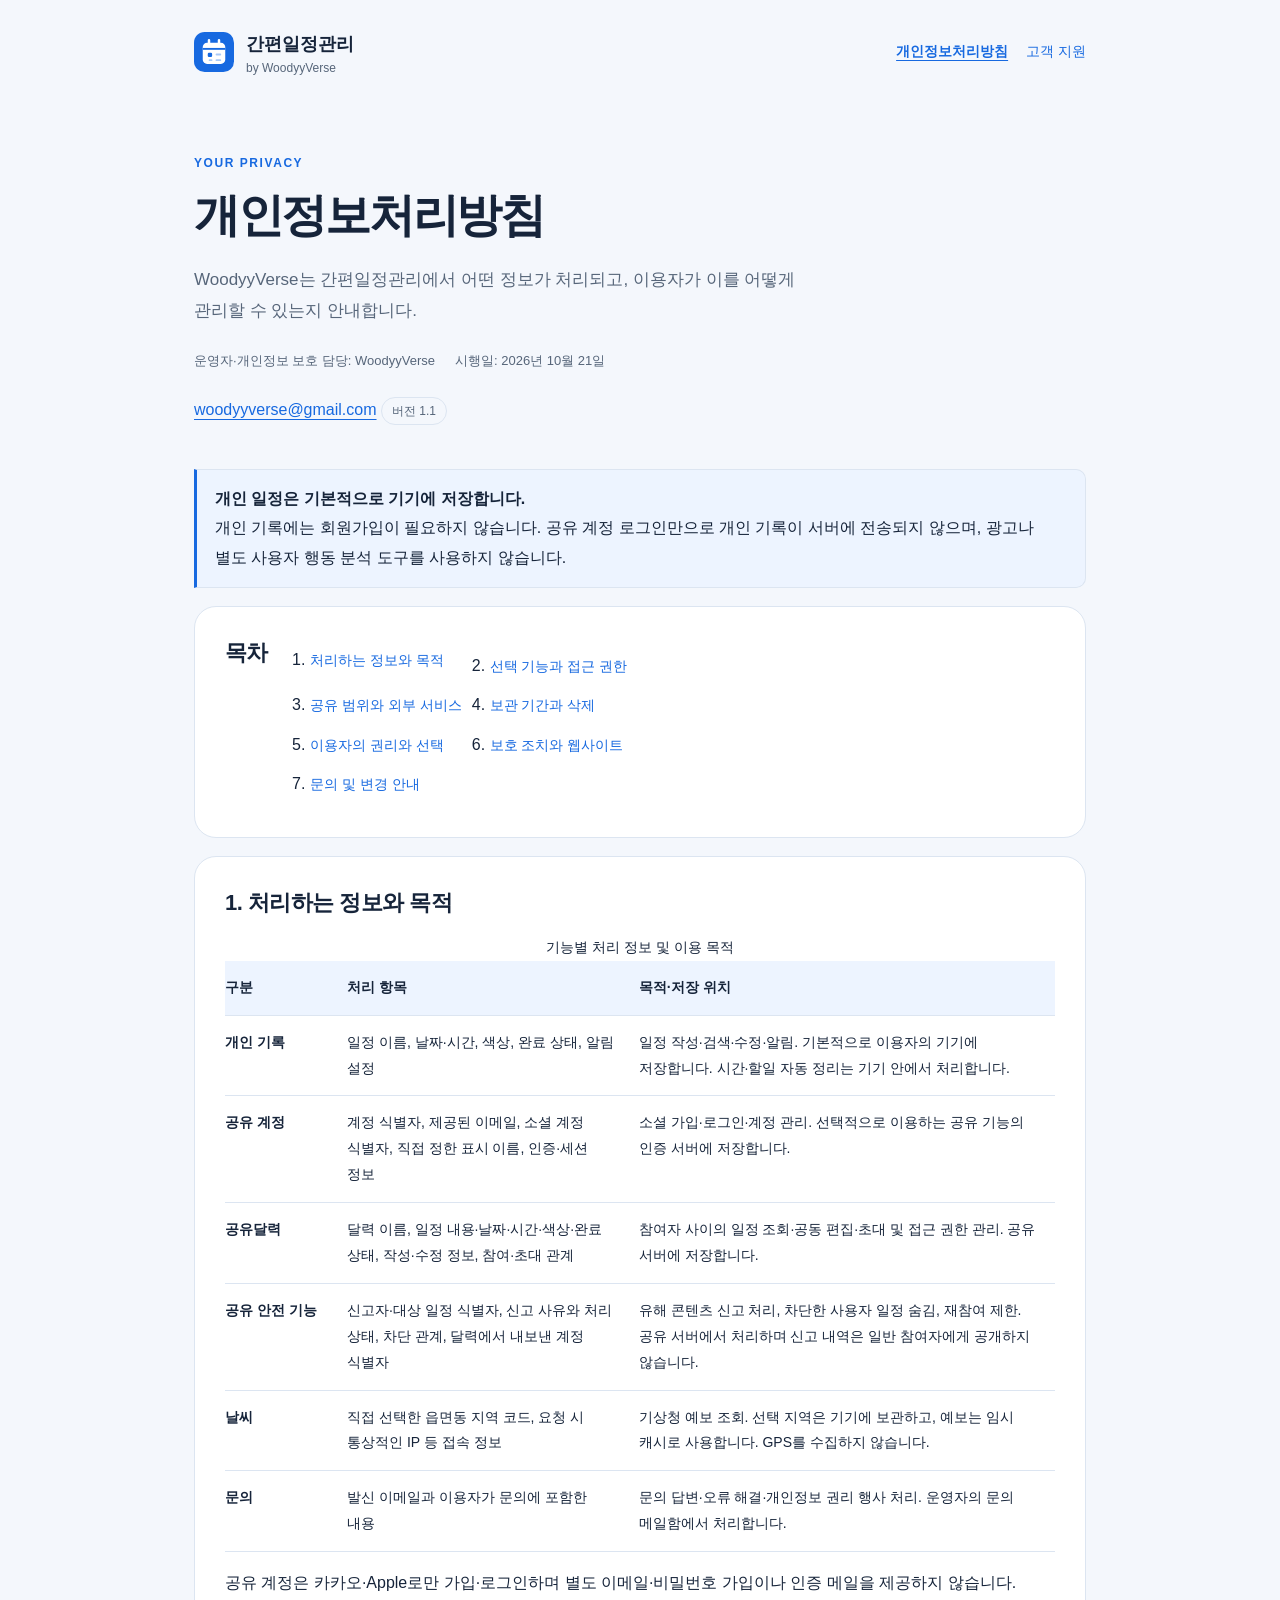
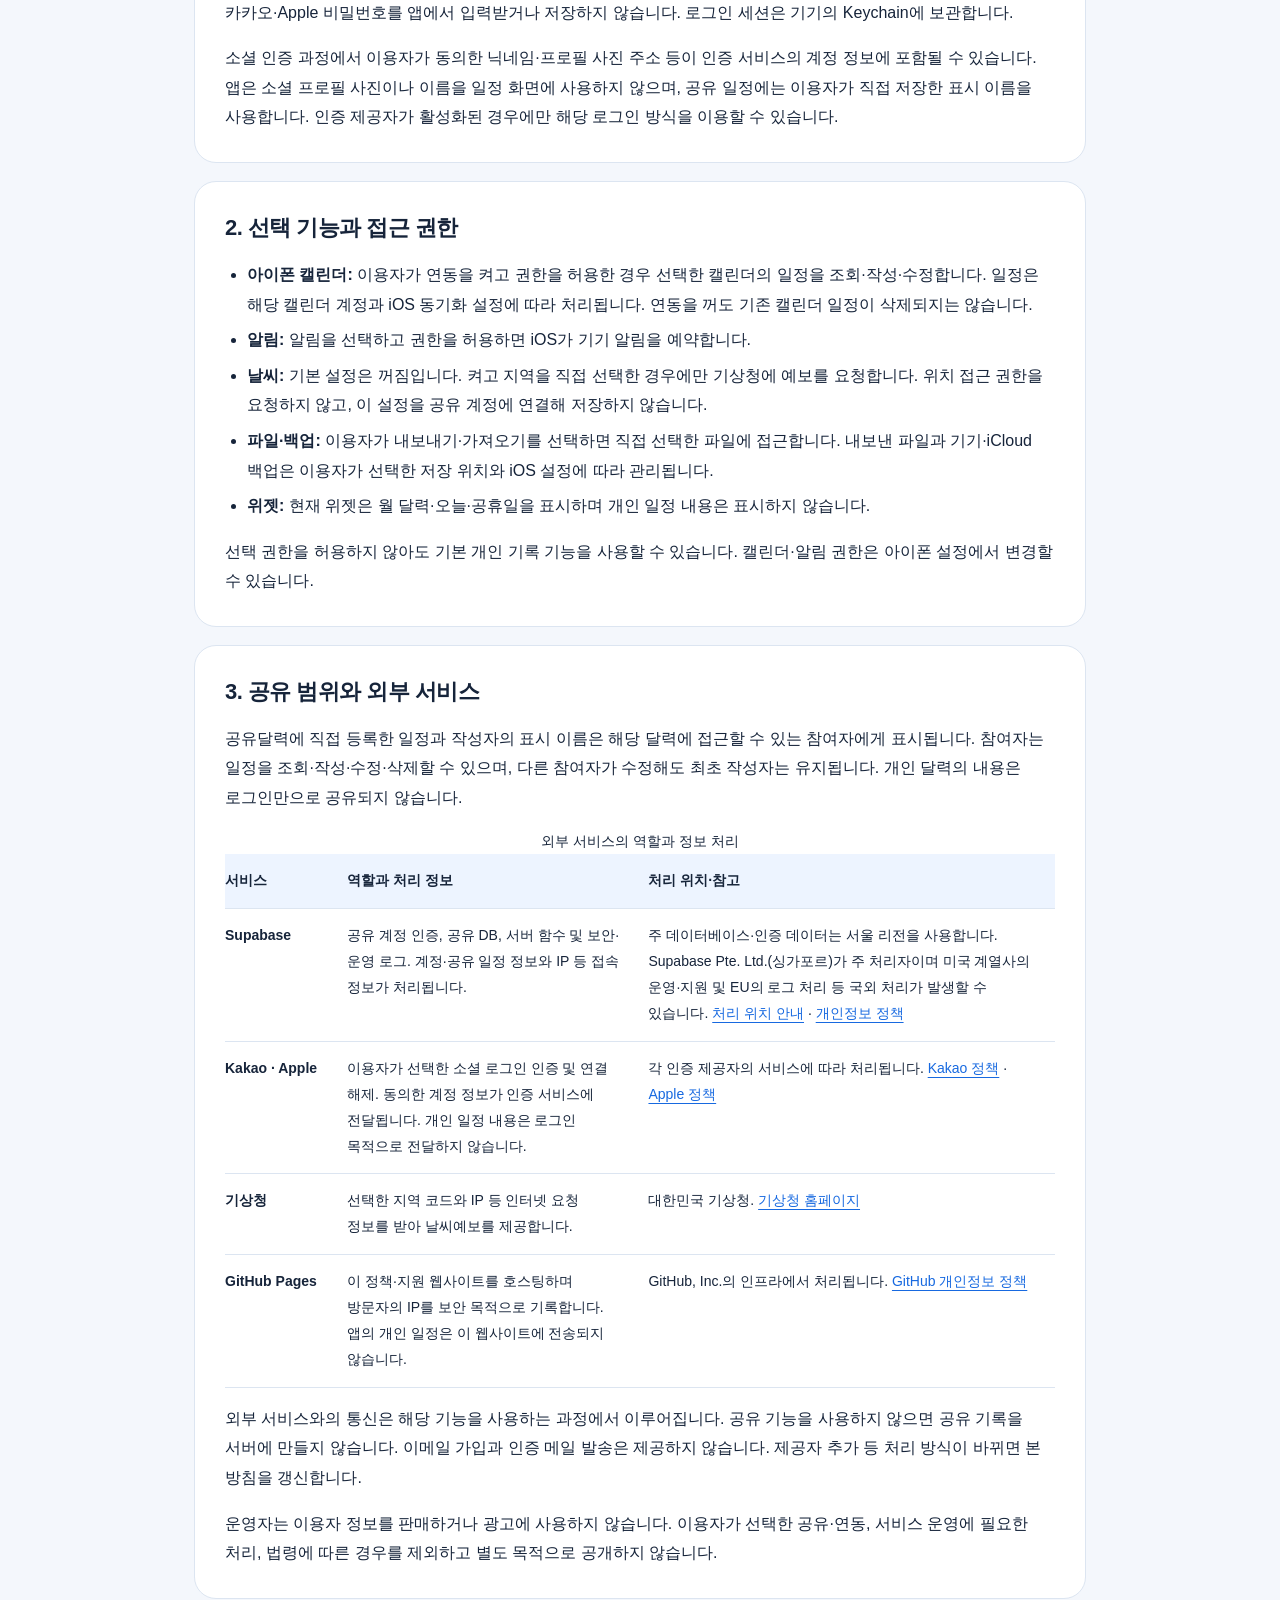
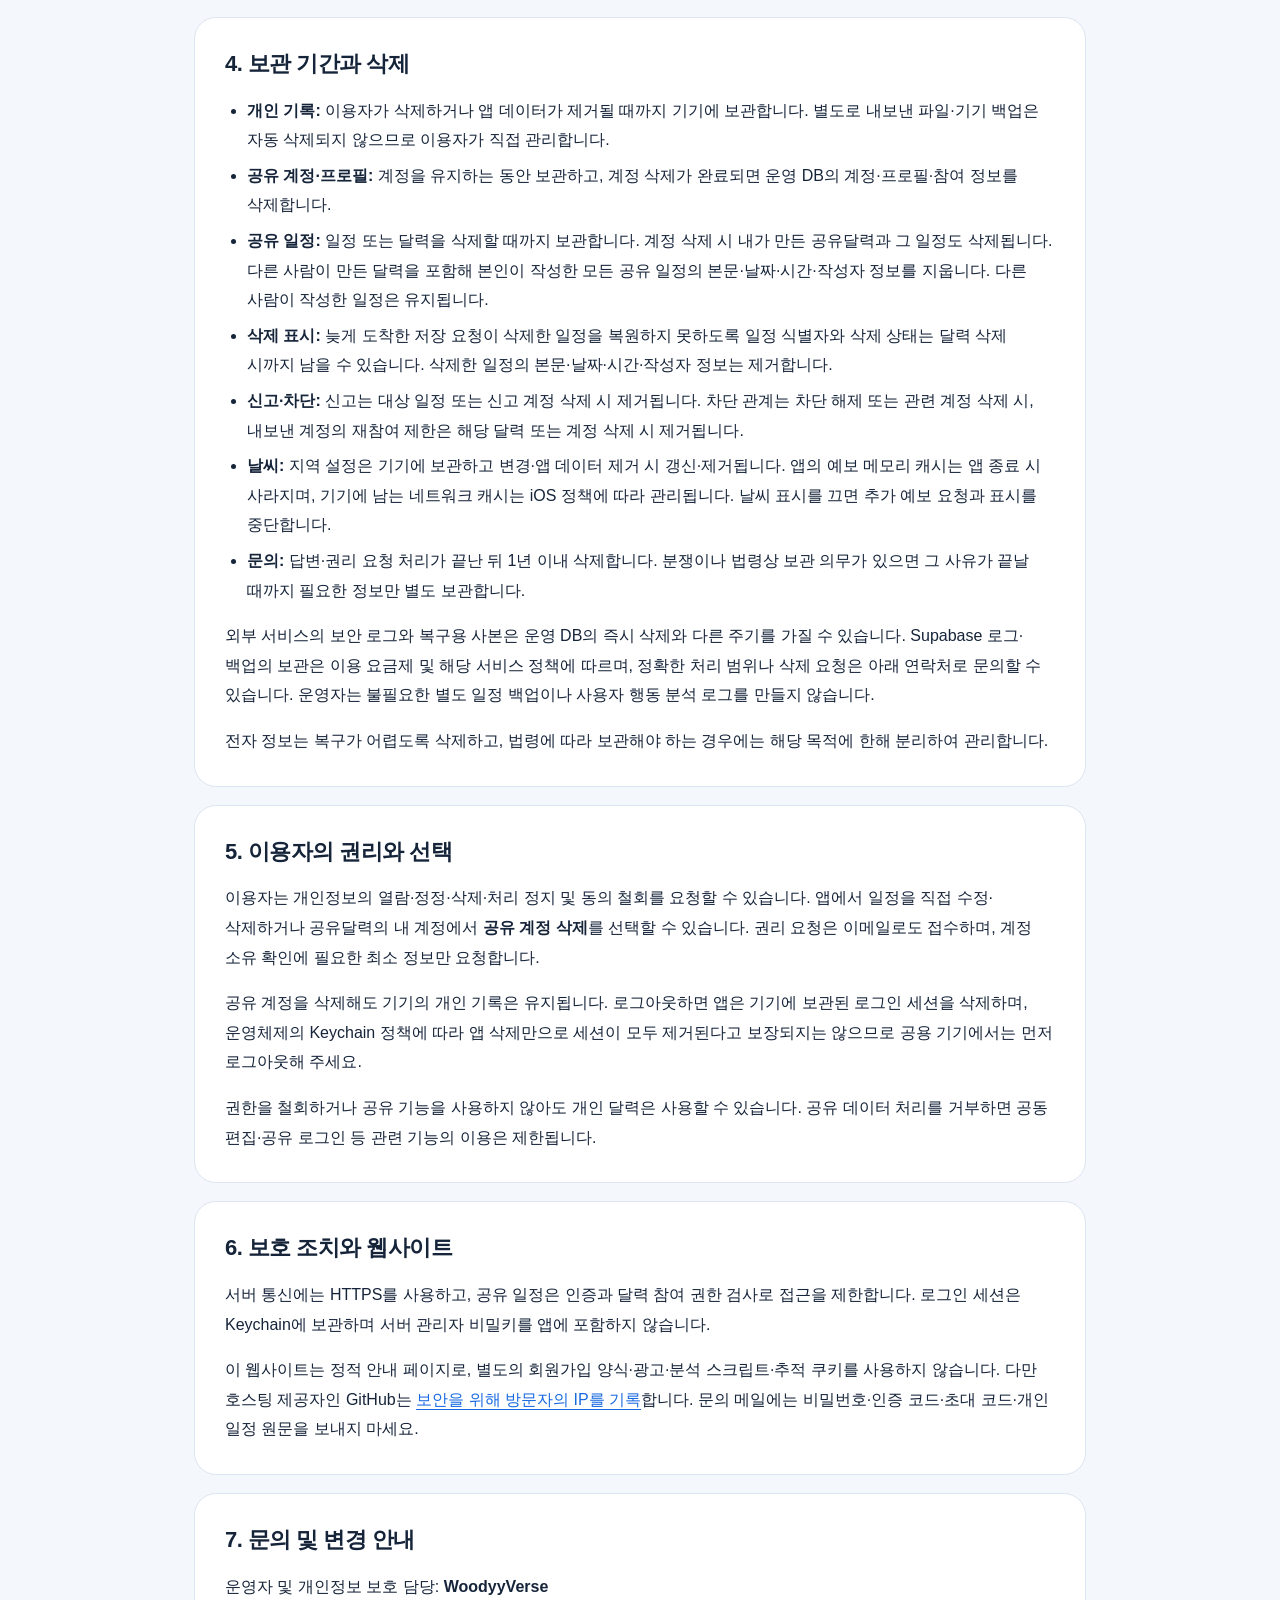
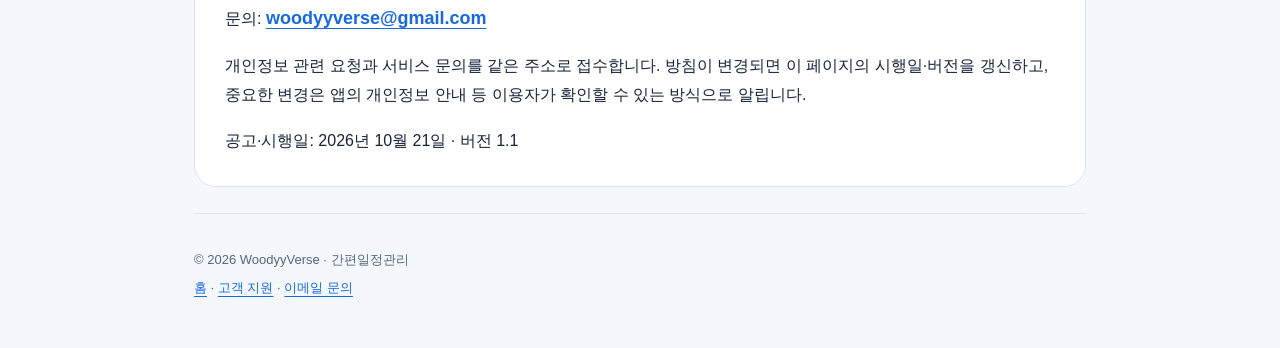
==== commit 8667341e: "Update social-only authentication and shared-content deletion policy" ====
--- a/privacy/index.html
+++ b/privacy/index.html
@@ -12,27 +12,28 @@
   <div class="shell">
     <header class="header"><a class="brand" href="../"><img src="../assets/calendar.svg" alt="" width="40" height="40"><span>간편일정관리<small>by WoodyyVerse</small></span></a><nav aria-label="사이트 메뉴"><a aria-current="page" href="./">개인정보처리방침</a><a href="../support/">고객 지원</a></nav></header>
     <main id="main">
-      <div class="hero"><p class="eyebrow">YOUR PRIVACY</p><h1>개인정보처리방침</h1><p class="lead">WoodyyVerse는 간편일정관리에서 어떤 정보가 처리되고, 이용자가 이를 어떻게 관리할 수 있는지 안내합니다.</p><div class="meta"><span>운영자·개인정보 보호 담당: WoodyyVerse</span><span>시행일: 2026년 10월 20일</span></div><p><a href="mailto:woodyyverse@gmail.com">woodyyverse@gmail.com</a> <span class="version">버전 1.0</span></p></div>
+      <div class="hero"><p class="eyebrow">YOUR PRIVACY</p><h1>개인정보처리방침</h1><p class="lead">WoodyyVerse는 간편일정관리에서 어떤 정보가 처리되고, 이용자가 이를 어떻게 관리할 수 있는지 안내합니다.</p><div class="meta"><span>운영자·개인정보 보호 담당: WoodyyVerse</span><span>시행일: 2026년 10월 21일</span></div><p><a href="mailto:woodyyverse@gmail.com">woodyyverse@gmail.com</a> <span class="version">버전 1.1</span></p></div>
       <aside class="card note" aria-label="주요 안내"><strong>개인 일정은 기본적으로 기기에 저장합니다.</strong><br>개인 기록에는 회원가입이 필요하지 않습니다. 공유 계정 로그인만으로 개인 기록이 서버에 전송되지 않으며, 광고나 별도 사용자 행동 분석 도구를 사용하지 않습니다.</aside>
       <nav class="card toc" aria-label="목차"><h2>목차</h2><ol><li><a href="#data">처리하는 정보와 목적</a></li><li><a href="#optional">선택 기능과 접근 권한</a></li><li><a href="#sharing">공유 범위와 외부 서비스</a></li><li><a href="#retention">보관 기간과 삭제</a></li><li><a href="#rights">이용자의 권리와 선택</a></li><li><a href="#security">보호 조치와 웹사이트</a></li><li><a href="#contact">문의 및 변경 안내</a></li></ol></nav>
       <section class="card" id="data"><h2>1. 처리하는 정보와 목적</h2><div class="table-wrap"><table><caption>기능별 처리 정보 및 이용 목적</caption><thead><tr><th scope="col">구분</th><th scope="col">처리 항목</th><th scope="col">목적·저장 위치</th></tr></thead><tbody>
         <tr><td>개인 기록</td><td>일정 이름, 날짜·시간, 색상, 완료 상태, 알림 설정</td><td>일정 작성·검색·수정·알림. 기본적으로 이용자의 기기에 저장합니다. 시간·할일 자동 정리는 기기 안에서 처리합니다.</td></tr>
-        <tr><td>공유 계정</td><td>계정 식별자, 제공된 이메일, 소셜 계정 식별자, 직접 정한 표시 이름, 인증·세션 정보</td><td>가입·로그인·복구·계정 관리. 선택적으로 이용하는 공유 기능의 인증 서버에 저장합니다.</td></tr>
+        <tr><td>공유 계정</td><td>계정 식별자, 제공된 이메일, 소셜 계정 식별자, 직접 정한 표시 이름, 인증·세션 정보</td><td>소셜 가입·로그인·계정 관리. 선택적으로 이용하는 공유 기능의 인증 서버에 저장합니다.</td></tr>
         <tr><td>공유달력</td><td>달력 이름, 일정 내용·날짜·시간·색상·완료 상태, 작성·수정 정보, 참여·초대 관계</td><td>참여자 사이의 일정 조회·공동 편집·초대 및 접근 권한 관리. 공유 서버에 저장합니다.</td></tr>
+        <tr><td>공유 안전 기능</td><td>신고자·대상 일정 식별자, 신고 사유와 처리 상태, 차단 관계, 달력에서 내보낸 계정 식별자</td><td>유해 콘텐츠 신고 처리, 차단한 사용자 일정 숨김, 재참여 제한. 공유 서버에서 처리하며 신고 내역은 일반 참여자에게 공개하지 않습니다.</td></tr>
         <tr><td>날씨</td><td>직접 선택한 읍면동 지역 코드, 요청 시 통상적인 IP 등 접속 정보</td><td>기상청 예보 조회. 선택 지역은 기기에 보관하고, 예보는 임시 캐시로 사용합니다. GPS를 수집하지 않습니다.</td></tr>
         <tr><td>문의</td><td>발신 이메일과 이용자가 문의에 포함한 내용</td><td>문의 답변·오류 해결·개인정보 권리 행사 처리. 운영자의 문의 메일함에서 처리합니다.</td></tr>
-      </tbody></table></div><p>이메일 계정의 비밀번호는 인증 서비스가 처리합니다. 카카오·Apple 비밀번호를 앱에서 입력받거나 저장하지 않습니다. 로그인 세션과 비밀번호 복구 상태는 기기의 Keychain에 보관합니다.</p><p>소셜 인증 과정에서 이용자가 동의한 닉네임·프로필 사진 주소 등이 인증 서비스의 계정 정보에 포함될 수 있습니다. 앱은 소셜 프로필 사진이나 이름을 일정 화면에 사용하지 않으며, 공유 일정에는 이용자가 직접 저장한 표시 이름을 사용합니다. 인증 제공자가 활성화된 경우에만 해당 로그인 방식을 이용할 수 있습니다.</p></section>
+      </tbody></table></div><p>공유 계정은 카카오·Apple로만 가입·로그인하며 별도 이메일·비밀번호 가입이나 인증 메일을 제공하지 않습니다. 카카오·Apple 비밀번호를 앱에서 입력받거나 저장하지 않습니다. 로그인 세션은 기기의 Keychain에 보관합니다.</p><p>소셜 인증 과정에서 이용자가 동의한 닉네임·프로필 사진 주소 등이 인증 서비스의 계정 정보에 포함될 수 있습니다. 앱은 소셜 프로필 사진이나 이름을 일정 화면에 사용하지 않으며, 공유 일정에는 이용자가 직접 저장한 표시 이름을 사용합니다. 인증 제공자가 활성화된 경우에만 해당 로그인 방식을 이용할 수 있습니다.</p></section>
       <section class="card" id="optional"><h2>2. 선택 기능과 접근 권한</h2><ul><li><strong>아이폰 캘린더:</strong> 이용자가 연동을 켜고 권한을 허용한 경우 선택한 캘린더의 일정을 조회·작성·수정합니다. 일정은 해당 캘린더 계정과 iOS 동기화 설정에 따라 처리됩니다. 연동을 꺼도 기존 캘린더 일정이 삭제되지는 않습니다.</li><li><strong>알림:</strong> 알림을 선택하고 권한을 허용하면 iOS가 기기 알림을 예약합니다.</li><li><strong>날씨:</strong> 기본 설정은 꺼짐입니다. 켜고 지역을 직접 선택한 경우에만 기상청에 예보를 요청합니다. 위치 접근 권한을 요청하지 않고, 이 설정을 공유 계정에 연결해 저장하지 않습니다.</li><li><strong>파일·백업:</strong> 이용자가 내보내기·가져오기를 선택하면 직접 선택한 파일에 접근합니다. 내보낸 파일과 기기·iCloud 백업은 이용자가 선택한 저장 위치와 iOS 설정에 따라 관리됩니다.</li><li><strong>위젯:</strong> 현재 위젯은 월 달력·오늘·공휴일을 표시하며 개인 일정 내용은 표시하지 않습니다.</li></ul><p>선택 권한을 허용하지 않아도 기본 개인 기록 기능을 사용할 수 있습니다. 캘린더·알림 권한은 아이폰 설정에서 변경할 수 있습니다.</p></section>
       <section class="card" id="sharing"><h2>3. 공유 범위와 외부 서비스</h2><p>공유달력에 직접 등록한 일정과 작성자의 표시 이름은 해당 달력에 접근할 수 있는 참여자에게 표시됩니다. 참여자는 일정을 조회·작성·수정·삭제할 수 있으며, 다른 참여자가 수정해도 최초 작성자는 유지됩니다. 개인 달력의 내용은 로그인만으로 공유되지 않습니다.</p><div class="table-wrap"><table><caption>외부 서비스의 역할과 정보 처리</caption><thead><tr><th scope="col">서비스</th><th scope="col">역할과 처리 정보</th><th scope="col">처리 위치·참고</th></tr></thead><tbody>
         <tr><td>Supabase</td><td>공유 계정 인증, 공유 DB, 서버 함수 및 보안·운영 로그. 계정·공유 일정 정보와 IP 등 접속 정보가 처리됩니다.</td><td>주 데이터베이스·인증 데이터는 서울 리전을 사용합니다. Supabase Pte. Ltd.(싱가포르)가 주 처리자이며 미국 계열사의 운영·지원 및 EU의 로그 처리 등 국외 처리가 발생할 수 있습니다. <a href="https://supabase.com/legal/privacy-resources/data-residency-and-transfers-faq" rel="noreferrer">처리 위치 안내</a> · <a href="https://supabase.com/privacy" rel="noreferrer">개인정보 정책</a></td></tr>
         <tr><td>Kakao · Apple</td><td>이용자가 선택한 소셜 로그인 인증 및 연결 해제. 동의한 계정 정보가 인증 서비스에 전달됩니다. 개인 일정 내용은 로그인 목적으로 전달하지 않습니다.</td><td>각 인증 제공자의 서비스에 따라 처리됩니다. <a href="https://www.kakao.com/policy/privacy" rel="noreferrer">Kakao 정책</a> · <a href="https://www.apple.com/kr/legal/privacy/" rel="noreferrer">Apple 정책</a></td></tr>
         <tr><td>기상청</td><td>선택한 지역 코드와 IP 등 인터넷 요청 정보를 받아 날씨예보를 제공합니다.</td><td>대한민국 기상청. <a href="https://www.weather.go.kr/" rel="noreferrer">기상청 홈페이지</a></td></tr>
         <tr><td>GitHub Pages</td><td>이 정책·지원 웹사이트를 호스팅하며 방문자의 IP를 보안 목적으로 기록합니다. 앱의 개인 일정은 이 웹사이트에 전송되지 않습니다.</td><td>GitHub, Inc.의 인프라에서 처리됩니다. <a href="https://docs.github.com/en/site-policy/privacy-policies/github-general-privacy-statement" rel="noreferrer">GitHub 개인정보 정책</a></td></tr>
-      </tbody></table></div><p>외부 서비스와의 통신은 해당 기능을 사용하는 과정에서 이루어집니다. 공유 기능을 사용하지 않으면 공유 기록을 서버에 만들지 않습니다. 공개 이메일 가입용 별도 메일 발송 서비스는 아직 연결하지 않았으며, 제공자 추가 등 처리 방식이 바뀌면 본 방침을 갱신합니다.</p><p>운영자는 이용자 정보를 판매하거나 광고에 사용하지 않습니다. 이용자가 선택한 공유·연동, 서비스 운영에 필요한 처리, 법령에 따른 경우를 제외하고 별도 목적으로 공개하지 않습니다.</p></section>
-      <section class="card" id="retention"><h2>4. 보관 기간과 삭제</h2><ul><li><strong>개인 기록:</strong> 이용자가 삭제하거나 앱 데이터가 제거될 때까지 기기에 보관합니다. 별도로 내보낸 파일·기기 백업은 자동 삭제되지 않으므로 이용자가 직접 관리합니다.</li><li><strong>공유 계정·프로필:</strong> 계정을 유지하는 동안 보관하고, 계정 삭제가 완료되면 운영 DB의 계정·프로필·참여 정보를 삭제합니다.</li><li><strong>공유 일정:</strong> 일정 또는 달력을 삭제할 때까지 보관합니다. 계정 삭제 시 내가 만든 공유달력과 그 일정도 삭제됩니다. 다른 사람이 만든 달력에 작성한 일정은 남지만 작성자 계정·프로필 연결은 제거됩니다. 일정 내용도 지우려면 계정 삭제 전에 해당 일정을 삭제하거나 문의해 주세요.</li><li><strong>삭제 표시:</strong> 늦게 도착한 저장 요청이 삭제한 일정을 복원하지 못하도록 일정 식별자와 삭제 상태는 달력 삭제 시까지 남을 수 있습니다. 삭제한 일정의 본문·날짜·시간·작성자 정보는 제거합니다.</li><li><strong>날씨:</strong> 지역 설정은 기기에 보관하고 변경·앱 데이터 제거 시 갱신·제거됩니다. 앱의 예보 메모리 캐시는 앱 종료 시 사라지며, 기기에 남는 네트워크 캐시는 iOS 정책에 따라 관리됩니다. 날씨 표시를 끄면 추가 예보 요청과 표시를 중단합니다.</li><li><strong>문의:</strong> 답변·권리 요청 처리가 끝난 뒤 1년 이내 삭제합니다. 분쟁이나 법령상 보관 의무가 있으면 그 사유가 끝날 때까지 필요한 정보만 별도 보관합니다.</li></ul><p>외부 서비스의 보안 로그와 복구용 사본은 운영 DB의 즉시 삭제와 다른 주기를 가질 수 있습니다. Supabase 로그·백업의 보관은 이용 요금제 및 해당 서비스 정책에 따르며, 정확한 처리 범위나 삭제 요청은 아래 연락처로 문의할 수 있습니다. 운영자는 불필요한 별도 일정 백업이나 사용자 행동 분석 로그를 만들지 않습니다.</p><p>전자 정보는 복구가 어렵도록 삭제하고, 법령에 따라 보관해야 하는 경우에는 해당 목적에 한해 분리하여 관리합니다.</p></section>
+      </tbody></table></div><p>외부 서비스와의 통신은 해당 기능을 사용하는 과정에서 이루어집니다. 공유 기능을 사용하지 않으면 공유 기록을 서버에 만들지 않습니다. 이메일 가입과 인증 메일 발송은 제공하지 않습니다. 제공자 추가 등 처리 방식이 바뀌면 본 방침을 갱신합니다.</p><p>운영자는 이용자 정보를 판매하거나 광고에 사용하지 않습니다. 이용자가 선택한 공유·연동, 서비스 운영에 필요한 처리, 법령에 따른 경우를 제외하고 별도 목적으로 공개하지 않습니다.</p></section>
+      <section class="card" id="retention"><h2>4. 보관 기간과 삭제</h2><ul><li><strong>개인 기록:</strong> 이용자가 삭제하거나 앱 데이터가 제거될 때까지 기기에 보관합니다. 별도로 내보낸 파일·기기 백업은 자동 삭제되지 않으므로 이용자가 직접 관리합니다.</li><li><strong>공유 계정·프로필:</strong> 계정을 유지하는 동안 보관하고, 계정 삭제가 완료되면 운영 DB의 계정·프로필·참여 정보를 삭제합니다.</li><li><strong>공유 일정:</strong> 일정 또는 달력을 삭제할 때까지 보관합니다. 계정 삭제 시 내가 만든 공유달력과 그 일정도 삭제됩니다. 다른 사람이 만든 달력을 포함해 본인이 작성한 모든 공유 일정의 본문·날짜·시간·작성자 정보를 지웁니다. 다른 사람이 작성한 일정은 유지됩니다.</li><li><strong>삭제 표시:</strong> 늦게 도착한 저장 요청이 삭제한 일정을 복원하지 못하도록 일정 식별자와 삭제 상태는 달력 삭제 시까지 남을 수 있습니다. 삭제한 일정의 본문·날짜·시간·작성자 정보는 제거합니다.</li><li><strong>신고·차단:</strong> 신고는 대상 일정 또는 신고 계정 삭제 시 제거됩니다. 차단 관계는 차단 해제 또는 관련 계정 삭제 시, 내보낸 계정의 재참여 제한은 해당 달력 또는 계정 삭제 시 제거됩니다.</li><li><strong>날씨:</strong> 지역 설정은 기기에 보관하고 변경·앱 데이터 제거 시 갱신·제거됩니다. 앱의 예보 메모리 캐시는 앱 종료 시 사라지며, 기기에 남는 네트워크 캐시는 iOS 정책에 따라 관리됩니다. 날씨 표시를 끄면 추가 예보 요청과 표시를 중단합니다.</li><li><strong>문의:</strong> 답변·권리 요청 처리가 끝난 뒤 1년 이내 삭제합니다. 분쟁이나 법령상 보관 의무가 있으면 그 사유가 끝날 때까지 필요한 정보만 별도 보관합니다.</li></ul><p>외부 서비스의 보안 로그와 복구용 사본은 운영 DB의 즉시 삭제와 다른 주기를 가질 수 있습니다. Supabase 로그·백업의 보관은 이용 요금제 및 해당 서비스 정책에 따르며, 정확한 처리 범위나 삭제 요청은 아래 연락처로 문의할 수 있습니다. 운영자는 불필요한 별도 일정 백업이나 사용자 행동 분석 로그를 만들지 않습니다.</p><p>전자 정보는 복구가 어렵도록 삭제하고, 법령에 따라 보관해야 하는 경우에는 해당 목적에 한해 분리하여 관리합니다.</p></section>
       <section class="card" id="rights"><h2>5. 이용자의 권리와 선택</h2><p>이용자는 개인정보의 열람·정정·삭제·처리 정지 및 동의 철회를 요청할 수 있습니다. 앱에서 일정을 직접 수정·삭제하거나 공유달력의 내 계정에서 <strong>공유 계정 삭제</strong>를 선택할 수 있습니다. 권리 요청은 이메일로도 접수하며, 계정 소유 확인에 필요한 최소 정보만 요청합니다.</p><p>공유 계정을 삭제해도 기기의 개인 기록은 유지됩니다. 로그아웃하면 앱은 기기에 보관된 로그인 세션을 삭제하며, 운영체제의 Keychain 정책에 따라 앱 삭제만으로 세션이 모두 제거된다고 보장되지는 않으므로 공용 기기에서는 먼저 로그아웃해 주세요.</p><p>권한을 철회하거나 공유 기능을 사용하지 않아도 개인 달력은 사용할 수 있습니다. 공유 데이터 처리를 거부하면 공동 편집·공유 로그인 등 관련 기능의 이용은 제한됩니다.</p></section>
       <section class="card" id="security"><h2>6. 보호 조치와 웹사이트</h2><p>서버 통신에는 HTTPS를 사용하고, 공유 일정은 인증과 달력 참여 권한 검사로 접근을 제한합니다. 로그인 세션은 Keychain에 보관하며 서버 관리자 비밀키를 앱에 포함하지 않습니다.</p><p>이 웹사이트는 정적 안내 페이지로, 별도의 회원가입 양식·광고·분석 스크립트·추적 쿠키를 사용하지 않습니다. 다만 호스팅 제공자인 GitHub는 <a href="https://docs.github.com/en/pages/getting-started-with-github-pages/what-is-github-pages#data-collection" rel="noreferrer">보안을 위해 방문자의 IP를 기록</a>합니다. 문의 메일에는 비밀번호·인증 코드·초대 코드·개인 일정 원문을 보내지 마세요.</p></section>
-      <section class="card" id="contact"><h2>7. 문의 및 변경 안내</h2><p>운영자 및 개인정보 보호 담당: <strong>WoodyyVerse</strong><br>문의: <a class="contact" href="mailto:woodyyverse@gmail.com">woodyyverse@gmail.com</a></p><p>개인정보 관련 요청과 서비스 문의를 같은 주소로 접수합니다. 방침이 변경되면 이 페이지의 시행일·버전을 갱신하고, 중요한 변경은 앱의 개인정보 안내 등 이용자가 확인할 수 있는 방식으로 알립니다.</p><p>공고·시행일: 2026년 10월 20일 · 버전 1.0</p></section>
+      <section class="card" id="contact"><h2>7. 문의 및 변경 안내</h2><p>운영자 및 개인정보 보호 담당: <strong>WoodyyVerse</strong><br>문의: <a class="contact" href="mailto:woodyyverse@gmail.com">woodyyverse@gmail.com</a></p><p>개인정보 관련 요청과 서비스 문의를 같은 주소로 접수합니다. 방침이 변경되면 이 페이지의 시행일·버전을 갱신하고, 중요한 변경은 앱의 개인정보 안내 등 이용자가 확인할 수 있는 방식으로 알립니다.</p><p>공고·시행일: 2026년 10월 21일 · 버전 1.1</p></section>
     </main>
     <footer><p>© 2026 WoodyyVerse · 간편일정관리</p><p><a href="../">홈</a> · <a href="../support/">고객 지원</a> · <a href="mailto:woodyyverse@gmail.com">이메일 문의</a></p></footer>
   </div>
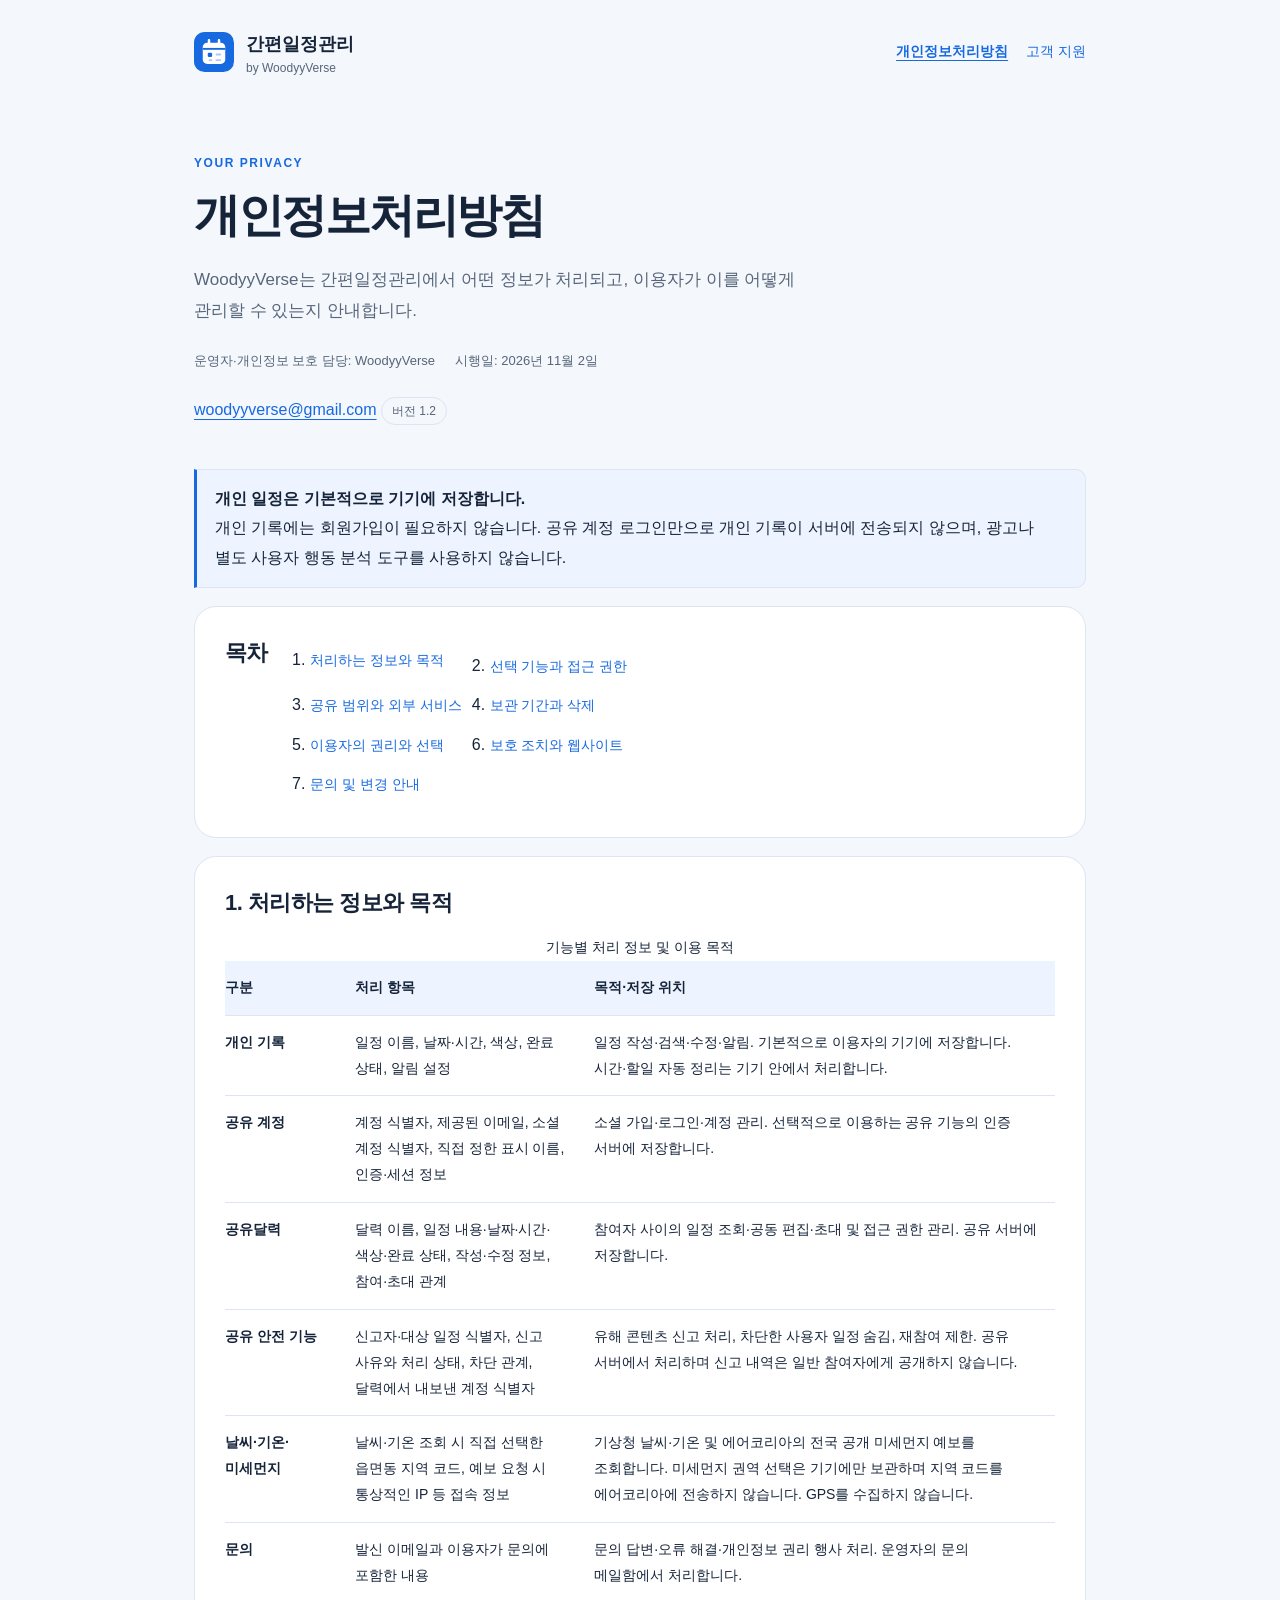
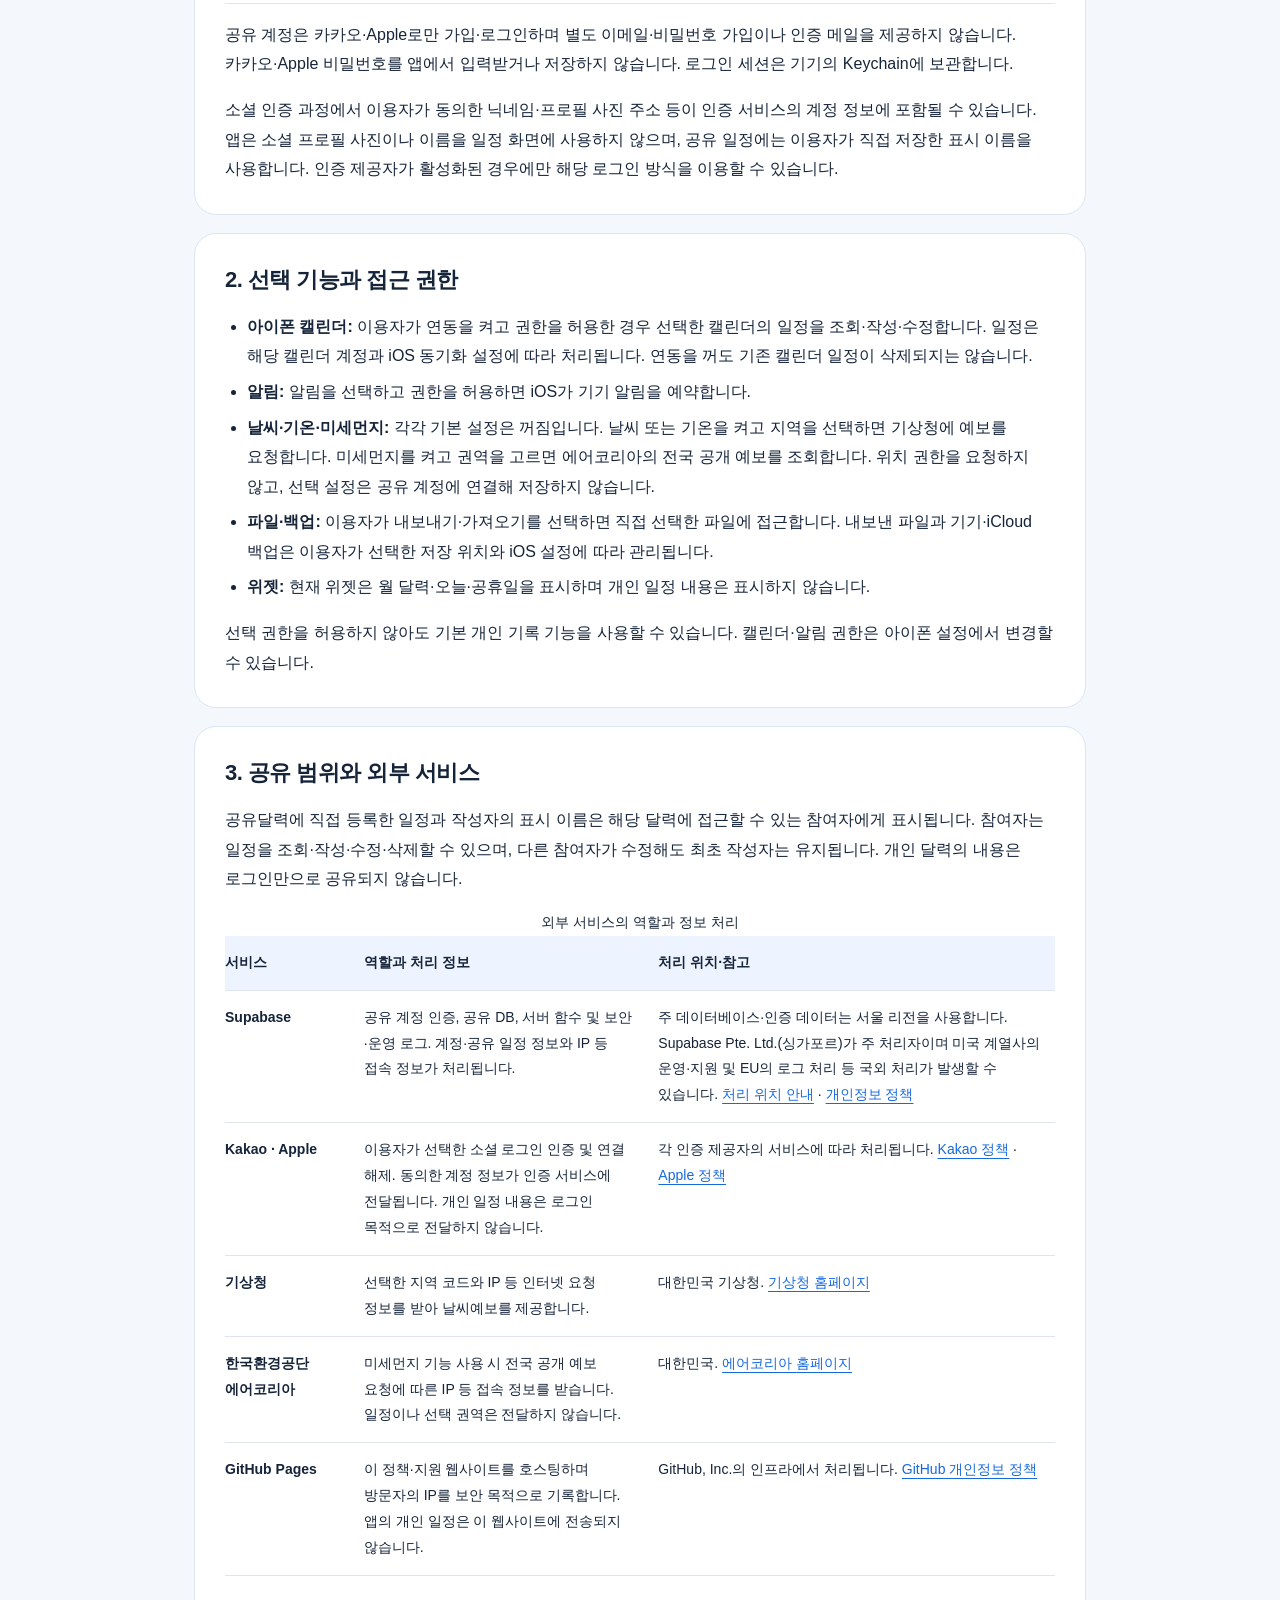
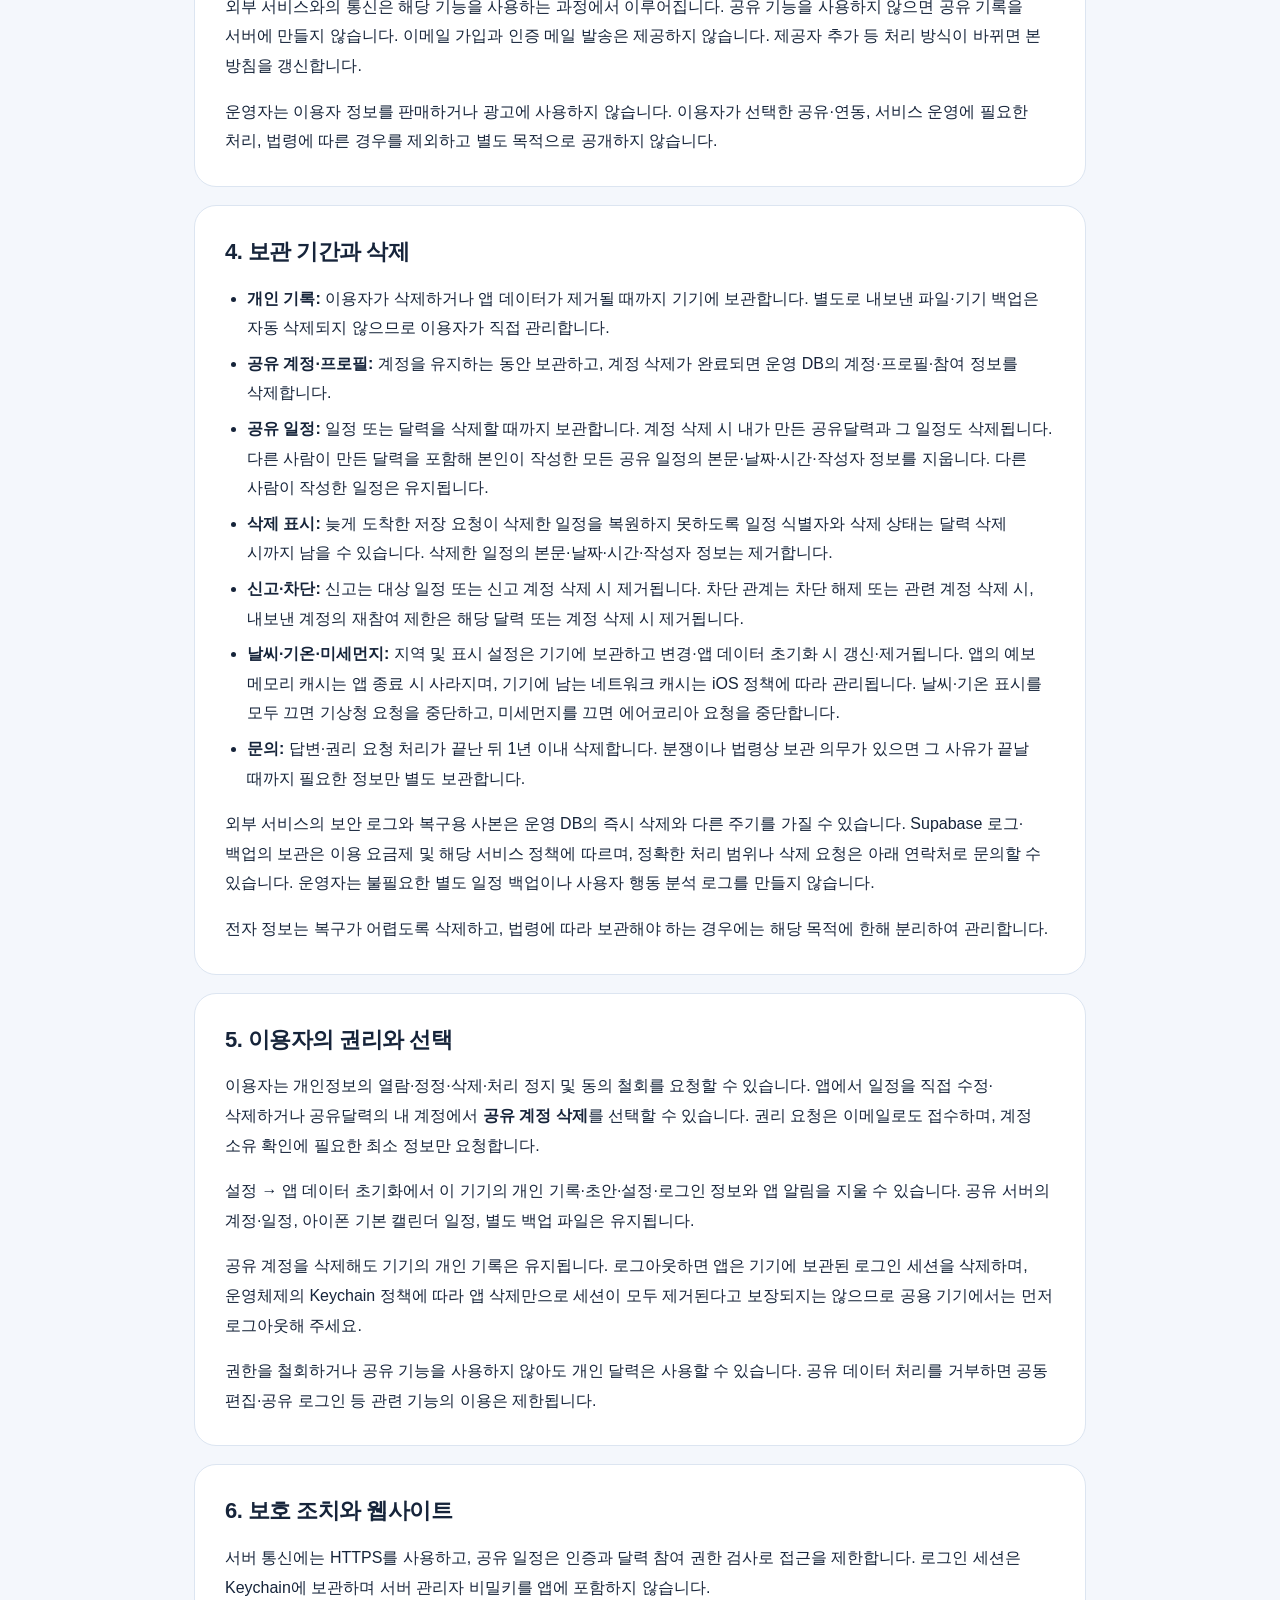
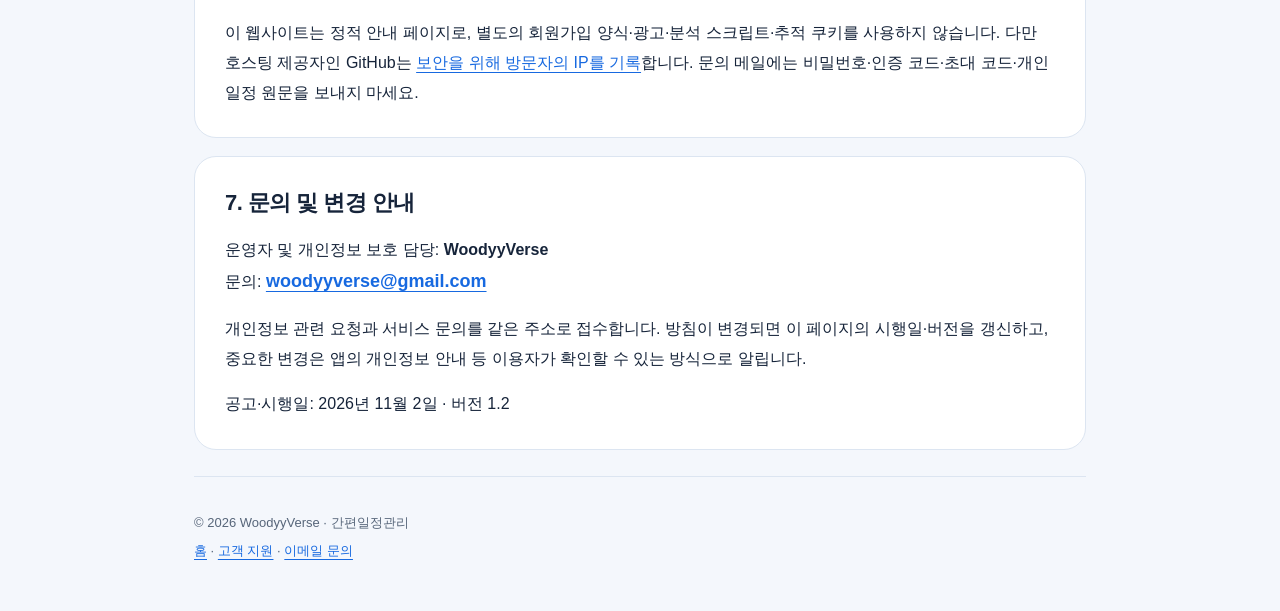
==== commit f13408bb: "Describe optional weather, temperature and air forecasts and local reset" ====
--- a/privacy/index.html
+++ b/privacy/index.html
@@ -12,7 +12,7 @@
   <div class="shell">
     <header class="header"><a class="brand" href="../"><img src="../assets/calendar.svg" alt="" width="40" height="40"><span>간편일정관리<small>by WoodyyVerse</small></span></a><nav aria-label="사이트 메뉴"><a aria-current="page" href="./">개인정보처리방침</a><a href="../support/">고객 지원</a></nav></header>
     <main id="main">
-      <div class="hero"><p class="eyebrow">YOUR PRIVACY</p><h1>개인정보처리방침</h1><p class="lead">WoodyyVerse는 간편일정관리에서 어떤 정보가 처리되고, 이용자가 이를 어떻게 관리할 수 있는지 안내합니다.</p><div class="meta"><span>운영자·개인정보 보호 담당: WoodyyVerse</span><span>시행일: 2026년 10월 21일</span></div><p><a href="mailto:woodyyverse@gmail.com">woodyyverse@gmail.com</a> <span class="version">버전 1.1</span></p></div>
+      <div class="hero"><p class="eyebrow">YOUR PRIVACY</p><h1>개인정보처리방침</h1><p class="lead">WoodyyVerse는 간편일정관리에서 어떤 정보가 처리되고, 이용자가 이를 어떻게 관리할 수 있는지 안내합니다.</p><div class="meta"><span>운영자·개인정보 보호 담당: WoodyyVerse</span><span>시행일: 2026년 11월 2일</span></div><p><a href="mailto:woodyyverse@gmail.com">woodyyverse@gmail.com</a> <span class="version">버전 1.2</span></p></div>
       <aside class="card note" aria-label="주요 안내"><strong>개인 일정은 기본적으로 기기에 저장합니다.</strong><br>개인 기록에는 회원가입이 필요하지 않습니다. 공유 계정 로그인만으로 개인 기록이 서버에 전송되지 않으며, 광고나 별도 사용자 행동 분석 도구를 사용하지 않습니다.</aside>
       <nav class="card toc" aria-label="목차"><h2>목차</h2><ol><li><a href="#data">처리하는 정보와 목적</a></li><li><a href="#optional">선택 기능과 접근 권한</a></li><li><a href="#sharing">공유 범위와 외부 서비스</a></li><li><a href="#retention">보관 기간과 삭제</a></li><li><a href="#rights">이용자의 권리와 선택</a></li><li><a href="#security">보호 조치와 웹사이트</a></li><li><a href="#contact">문의 및 변경 안내</a></li></ol></nav>
       <section class="card" id="data"><h2>1. 처리하는 정보와 목적</h2><div class="table-wrap"><table><caption>기능별 처리 정보 및 이용 목적</caption><thead><tr><th scope="col">구분</th><th scope="col">처리 항목</th><th scope="col">목적·저장 위치</th></tr></thead><tbody>
@@ -20,20 +20,21 @@
         <tr><td>공유 계정</td><td>계정 식별자, 제공된 이메일, 소셜 계정 식별자, 직접 정한 표시 이름, 인증·세션 정보</td><td>소셜 가입·로그인·계정 관리. 선택적으로 이용하는 공유 기능의 인증 서버에 저장합니다.</td></tr>
         <tr><td>공유달력</td><td>달력 이름, 일정 내용·날짜·시간·색상·완료 상태, 작성·수정 정보, 참여·초대 관계</td><td>참여자 사이의 일정 조회·공동 편집·초대 및 접근 권한 관리. 공유 서버에 저장합니다.</td></tr>
         <tr><td>공유 안전 기능</td><td>신고자·대상 일정 식별자, 신고 사유와 처리 상태, 차단 관계, 달력에서 내보낸 계정 식별자</td><td>유해 콘텐츠 신고 처리, 차단한 사용자 일정 숨김, 재참여 제한. 공유 서버에서 처리하며 신고 내역은 일반 참여자에게 공개하지 않습니다.</td></tr>
-        <tr><td>날씨</td><td>직접 선택한 읍면동 지역 코드, 요청 시 통상적인 IP 등 접속 정보</td><td>기상청 예보 조회. 선택 지역은 기기에 보관하고, 예보는 임시 캐시로 사용합니다. GPS를 수집하지 않습니다.</td></tr>
+        <tr><td>날씨·기온·미세먼지</td><td>날씨·기온 조회 시 직접 선택한 읍면동 지역 코드, 예보 요청 시 통상적인 IP 등 접속 정보</td><td>기상청 날씨·기온 및 에어코리아의 전국 공개 미세먼지 예보를 조회합니다. 미세먼지 권역 선택은 기기에만 보관하며 지역 코드를 에어코리아에 전송하지 않습니다. GPS를 수집하지 않습니다.</td></tr>
         <tr><td>문의</td><td>발신 이메일과 이용자가 문의에 포함한 내용</td><td>문의 답변·오류 해결·개인정보 권리 행사 처리. 운영자의 문의 메일함에서 처리합니다.</td></tr>
       </tbody></table></div><p>공유 계정은 카카오·Apple로만 가입·로그인하며 별도 이메일·비밀번호 가입이나 인증 메일을 제공하지 않습니다. 카카오·Apple 비밀번호를 앱에서 입력받거나 저장하지 않습니다. 로그인 세션은 기기의 Keychain에 보관합니다.</p><p>소셜 인증 과정에서 이용자가 동의한 닉네임·프로필 사진 주소 등이 인증 서비스의 계정 정보에 포함될 수 있습니다. 앱은 소셜 프로필 사진이나 이름을 일정 화면에 사용하지 않으며, 공유 일정에는 이용자가 직접 저장한 표시 이름을 사용합니다. 인증 제공자가 활성화된 경우에만 해당 로그인 방식을 이용할 수 있습니다.</p></section>
-      <section class="card" id="optional"><h2>2. 선택 기능과 접근 권한</h2><ul><li><strong>아이폰 캘린더:</strong> 이용자가 연동을 켜고 권한을 허용한 경우 선택한 캘린더의 일정을 조회·작성·수정합니다. 일정은 해당 캘린더 계정과 iOS 동기화 설정에 따라 처리됩니다. 연동을 꺼도 기존 캘린더 일정이 삭제되지는 않습니다.</li><li><strong>알림:</strong> 알림을 선택하고 권한을 허용하면 iOS가 기기 알림을 예약합니다.</li><li><strong>날씨:</strong> 기본 설정은 꺼짐입니다. 켜고 지역을 직접 선택한 경우에만 기상청에 예보를 요청합니다. 위치 접근 권한을 요청하지 않고, 이 설정을 공유 계정에 연결해 저장하지 않습니다.</li><li><strong>파일·백업:</strong> 이용자가 내보내기·가져오기를 선택하면 직접 선택한 파일에 접근합니다. 내보낸 파일과 기기·iCloud 백업은 이용자가 선택한 저장 위치와 iOS 설정에 따라 관리됩니다.</li><li><strong>위젯:</strong> 현재 위젯은 월 달력·오늘·공휴일을 표시하며 개인 일정 내용은 표시하지 않습니다.</li></ul><p>선택 권한을 허용하지 않아도 기본 개인 기록 기능을 사용할 수 있습니다. 캘린더·알림 권한은 아이폰 설정에서 변경할 수 있습니다.</p></section>
+      <section class="card" id="optional"><h2>2. 선택 기능과 접근 권한</h2><ul><li><strong>아이폰 캘린더:</strong> 이용자가 연동을 켜고 권한을 허용한 경우 선택한 캘린더의 일정을 조회·작성·수정합니다. 일정은 해당 캘린더 계정과 iOS 동기화 설정에 따라 처리됩니다. 연동을 꺼도 기존 캘린더 일정이 삭제되지는 않습니다.</li><li><strong>알림:</strong> 알림을 선택하고 권한을 허용하면 iOS가 기기 알림을 예약합니다.</li><li><strong>날씨·기온·미세먼지:</strong> 각각 기본 설정은 꺼짐입니다. 날씨 또는 기온을 켜고 지역을 선택하면 기상청에 예보를 요청합니다. 미세먼지를 켜고 권역을 고르면 에어코리아의 전국 공개 예보를 조회합니다. 위치 권한을 요청하지 않고, 선택 설정은 공유 계정에 연결해 저장하지 않습니다.</li><li><strong>파일·백업:</strong> 이용자가 내보내기·가져오기를 선택하면 직접 선택한 파일에 접근합니다. 내보낸 파일과 기기·iCloud 백업은 이용자가 선택한 저장 위치와 iOS 설정에 따라 관리됩니다.</li><li><strong>위젯:</strong> 현재 위젯은 월 달력·오늘·공휴일을 표시하며 개인 일정 내용은 표시하지 않습니다.</li></ul><p>선택 권한을 허용하지 않아도 기본 개인 기록 기능을 사용할 수 있습니다. 캘린더·알림 권한은 아이폰 설정에서 변경할 수 있습니다.</p></section>
       <section class="card" id="sharing"><h2>3. 공유 범위와 외부 서비스</h2><p>공유달력에 직접 등록한 일정과 작성자의 표시 이름은 해당 달력에 접근할 수 있는 참여자에게 표시됩니다. 참여자는 일정을 조회·작성·수정·삭제할 수 있으며, 다른 참여자가 수정해도 최초 작성자는 유지됩니다. 개인 달력의 내용은 로그인만으로 공유되지 않습니다.</p><div class="table-wrap"><table><caption>외부 서비스의 역할과 정보 처리</caption><thead><tr><th scope="col">서비스</th><th scope="col">역할과 처리 정보</th><th scope="col">처리 위치·참고</th></tr></thead><tbody>
         <tr><td>Supabase</td><td>공유 계정 인증, 공유 DB, 서버 함수 및 보안·운영 로그. 계정·공유 일정 정보와 IP 등 접속 정보가 처리됩니다.</td><td>주 데이터베이스·인증 데이터는 서울 리전을 사용합니다. Supabase Pte. Ltd.(싱가포르)가 주 처리자이며 미국 계열사의 운영·지원 및 EU의 로그 처리 등 국외 처리가 발생할 수 있습니다. <a href="https://supabase.com/legal/privacy-resources/data-residency-and-transfers-faq" rel="noreferrer">처리 위치 안내</a> · <a href="https://supabase.com/privacy" rel="noreferrer">개인정보 정책</a></td></tr>
         <tr><td>Kakao · Apple</td><td>이용자가 선택한 소셜 로그인 인증 및 연결 해제. 동의한 계정 정보가 인증 서비스에 전달됩니다. 개인 일정 내용은 로그인 목적으로 전달하지 않습니다.</td><td>각 인증 제공자의 서비스에 따라 처리됩니다. <a href="https://www.kakao.com/policy/privacy" rel="noreferrer">Kakao 정책</a> · <a href="https://www.apple.com/kr/legal/privacy/" rel="noreferrer">Apple 정책</a></td></tr>
         <tr><td>기상청</td><td>선택한 지역 코드와 IP 등 인터넷 요청 정보를 받아 날씨예보를 제공합니다.</td><td>대한민국 기상청. <a href="https://www.weather.go.kr/" rel="noreferrer">기상청 홈페이지</a></td></tr>
+        <tr><td>한국환경공단 에어코리아</td><td>미세먼지 기능 사용 시 전국 공개 예보 요청에 따른 IP 등 접속 정보를 받습니다. 일정이나 선택 권역은 전달하지 않습니다.</td><td>대한민국. <a href="https://www.airkorea.or.kr/" rel="noreferrer">에어코리아 홈페이지</a></td></tr>
         <tr><td>GitHub Pages</td><td>이 정책·지원 웹사이트를 호스팅하며 방문자의 IP를 보안 목적으로 기록합니다. 앱의 개인 일정은 이 웹사이트에 전송되지 않습니다.</td><td>GitHub, Inc.의 인프라에서 처리됩니다. <a href="https://docs.github.com/en/site-policy/privacy-policies/github-general-privacy-statement" rel="noreferrer">GitHub 개인정보 정책</a></td></tr>
       </tbody></table></div><p>외부 서비스와의 통신은 해당 기능을 사용하는 과정에서 이루어집니다. 공유 기능을 사용하지 않으면 공유 기록을 서버에 만들지 않습니다. 이메일 가입과 인증 메일 발송은 제공하지 않습니다. 제공자 추가 등 처리 방식이 바뀌면 본 방침을 갱신합니다.</p><p>운영자는 이용자 정보를 판매하거나 광고에 사용하지 않습니다. 이용자가 선택한 공유·연동, 서비스 운영에 필요한 처리, 법령에 따른 경우를 제외하고 별도 목적으로 공개하지 않습니다.</p></section>
-      <section class="card" id="retention"><h2>4. 보관 기간과 삭제</h2><ul><li><strong>개인 기록:</strong> 이용자가 삭제하거나 앱 데이터가 제거될 때까지 기기에 보관합니다. 별도로 내보낸 파일·기기 백업은 자동 삭제되지 않으므로 이용자가 직접 관리합니다.</li><li><strong>공유 계정·프로필:</strong> 계정을 유지하는 동안 보관하고, 계정 삭제가 완료되면 운영 DB의 계정·프로필·참여 정보를 삭제합니다.</li><li><strong>공유 일정:</strong> 일정 또는 달력을 삭제할 때까지 보관합니다. 계정 삭제 시 내가 만든 공유달력과 그 일정도 삭제됩니다. 다른 사람이 만든 달력을 포함해 본인이 작성한 모든 공유 일정의 본문·날짜·시간·작성자 정보를 지웁니다. 다른 사람이 작성한 일정은 유지됩니다.</li><li><strong>삭제 표시:</strong> 늦게 도착한 저장 요청이 삭제한 일정을 복원하지 못하도록 일정 식별자와 삭제 상태는 달력 삭제 시까지 남을 수 있습니다. 삭제한 일정의 본문·날짜·시간·작성자 정보는 제거합니다.</li><li><strong>신고·차단:</strong> 신고는 대상 일정 또는 신고 계정 삭제 시 제거됩니다. 차단 관계는 차단 해제 또는 관련 계정 삭제 시, 내보낸 계정의 재참여 제한은 해당 달력 또는 계정 삭제 시 제거됩니다.</li><li><strong>날씨:</strong> 지역 설정은 기기에 보관하고 변경·앱 데이터 제거 시 갱신·제거됩니다. 앱의 예보 메모리 캐시는 앱 종료 시 사라지며, 기기에 남는 네트워크 캐시는 iOS 정책에 따라 관리됩니다. 날씨 표시를 끄면 추가 예보 요청과 표시를 중단합니다.</li><li><strong>문의:</strong> 답변·권리 요청 처리가 끝난 뒤 1년 이내 삭제합니다. 분쟁이나 법령상 보관 의무가 있으면 그 사유가 끝날 때까지 필요한 정보만 별도 보관합니다.</li></ul><p>외부 서비스의 보안 로그와 복구용 사본은 운영 DB의 즉시 삭제와 다른 주기를 가질 수 있습니다. Supabase 로그·백업의 보관은 이용 요금제 및 해당 서비스 정책에 따르며, 정확한 처리 범위나 삭제 요청은 아래 연락처로 문의할 수 있습니다. 운영자는 불필요한 별도 일정 백업이나 사용자 행동 분석 로그를 만들지 않습니다.</p><p>전자 정보는 복구가 어렵도록 삭제하고, 법령에 따라 보관해야 하는 경우에는 해당 목적에 한해 분리하여 관리합니다.</p></section>
-      <section class="card" id="rights"><h2>5. 이용자의 권리와 선택</h2><p>이용자는 개인정보의 열람·정정·삭제·처리 정지 및 동의 철회를 요청할 수 있습니다. 앱에서 일정을 직접 수정·삭제하거나 공유달력의 내 계정에서 <strong>공유 계정 삭제</strong>를 선택할 수 있습니다. 권리 요청은 이메일로도 접수하며, 계정 소유 확인에 필요한 최소 정보만 요청합니다.</p><p>공유 계정을 삭제해도 기기의 개인 기록은 유지됩니다. 로그아웃하면 앱은 기기에 보관된 로그인 세션을 삭제하며, 운영체제의 Keychain 정책에 따라 앱 삭제만으로 세션이 모두 제거된다고 보장되지는 않으므로 공용 기기에서는 먼저 로그아웃해 주세요.</p><p>권한을 철회하거나 공유 기능을 사용하지 않아도 개인 달력은 사용할 수 있습니다. 공유 데이터 처리를 거부하면 공동 편집·공유 로그인 등 관련 기능의 이용은 제한됩니다.</p></section>
+      <section class="card" id="retention"><h2>4. 보관 기간과 삭제</h2><ul><li><strong>개인 기록:</strong> 이용자가 삭제하거나 앱 데이터가 제거될 때까지 기기에 보관합니다. 별도로 내보낸 파일·기기 백업은 자동 삭제되지 않으므로 이용자가 직접 관리합니다.</li><li><strong>공유 계정·프로필:</strong> 계정을 유지하는 동안 보관하고, 계정 삭제가 완료되면 운영 DB의 계정·프로필·참여 정보를 삭제합니다.</li><li><strong>공유 일정:</strong> 일정 또는 달력을 삭제할 때까지 보관합니다. 계정 삭제 시 내가 만든 공유달력과 그 일정도 삭제됩니다. 다른 사람이 만든 달력을 포함해 본인이 작성한 모든 공유 일정의 본문·날짜·시간·작성자 정보를 지웁니다. 다른 사람이 작성한 일정은 유지됩니다.</li><li><strong>삭제 표시:</strong> 늦게 도착한 저장 요청이 삭제한 일정을 복원하지 못하도록 일정 식별자와 삭제 상태는 달력 삭제 시까지 남을 수 있습니다. 삭제한 일정의 본문·날짜·시간·작성자 정보는 제거합니다.</li><li><strong>신고·차단:</strong> 신고는 대상 일정 또는 신고 계정 삭제 시 제거됩니다. 차단 관계는 차단 해제 또는 관련 계정 삭제 시, 내보낸 계정의 재참여 제한은 해당 달력 또는 계정 삭제 시 제거됩니다.</li><li><strong>날씨·기온·미세먼지:</strong> 지역 및 표시 설정은 기기에 보관하고 변경·앱 데이터 초기화 시 갱신·제거됩니다. 앱의 예보 메모리 캐시는 앱 종료 시 사라지며, 기기에 남는 네트워크 캐시는 iOS 정책에 따라 관리됩니다. 날씨·기온 표시를 모두 끄면 기상청 요청을 중단하고, 미세먼지를 끄면 에어코리아 요청을 중단합니다.</li><li><strong>문의:</strong> 답변·권리 요청 처리가 끝난 뒤 1년 이내 삭제합니다. 분쟁이나 법령상 보관 의무가 있으면 그 사유가 끝날 때까지 필요한 정보만 별도 보관합니다.</li></ul><p>외부 서비스의 보안 로그와 복구용 사본은 운영 DB의 즉시 삭제와 다른 주기를 가질 수 있습니다. Supabase 로그·백업의 보관은 이용 요금제 및 해당 서비스 정책에 따르며, 정확한 처리 범위나 삭제 요청은 아래 연락처로 문의할 수 있습니다. 운영자는 불필요한 별도 일정 백업이나 사용자 행동 분석 로그를 만들지 않습니다.</p><p>전자 정보는 복구가 어렵도록 삭제하고, 법령에 따라 보관해야 하는 경우에는 해당 목적에 한해 분리하여 관리합니다.</p></section>
+      <section class="card" id="rights"><h2>5. 이용자의 권리와 선택</h2><p>이용자는 개인정보의 열람·정정·삭제·처리 정지 및 동의 철회를 요청할 수 있습니다. 앱에서 일정을 직접 수정·삭제하거나 공유달력의 내 계정에서 <strong>공유 계정 삭제</strong>를 선택할 수 있습니다. 권리 요청은 이메일로도 접수하며, 계정 소유 확인에 필요한 최소 정보만 요청합니다.</p><p>설정 → 앱 데이터 초기화에서 이 기기의 개인 기록·초안·설정·로그인 정보와 앱 알림을 지울 수 있습니다. 공유 서버의 계정·일정, 아이폰 기본 캘린더 일정, 별도 백업 파일은 유지됩니다.</p><p>공유 계정을 삭제해도 기기의 개인 기록은 유지됩니다. 로그아웃하면 앱은 기기에 보관된 로그인 세션을 삭제하며, 운영체제의 Keychain 정책에 따라 앱 삭제만으로 세션이 모두 제거된다고 보장되지는 않으므로 공용 기기에서는 먼저 로그아웃해 주세요.</p><p>권한을 철회하거나 공유 기능을 사용하지 않아도 개인 달력은 사용할 수 있습니다. 공유 데이터 처리를 거부하면 공동 편집·공유 로그인 등 관련 기능의 이용은 제한됩니다.</p></section>
       <section class="card" id="security"><h2>6. 보호 조치와 웹사이트</h2><p>서버 통신에는 HTTPS를 사용하고, 공유 일정은 인증과 달력 참여 권한 검사로 접근을 제한합니다. 로그인 세션은 Keychain에 보관하며 서버 관리자 비밀키를 앱에 포함하지 않습니다.</p><p>이 웹사이트는 정적 안내 페이지로, 별도의 회원가입 양식·광고·분석 스크립트·추적 쿠키를 사용하지 않습니다. 다만 호스팅 제공자인 GitHub는 <a href="https://docs.github.com/en/pages/getting-started-with-github-pages/what-is-github-pages#data-collection" rel="noreferrer">보안을 위해 방문자의 IP를 기록</a>합니다. 문의 메일에는 비밀번호·인증 코드·초대 코드·개인 일정 원문을 보내지 마세요.</p></section>
-      <section class="card" id="contact"><h2>7. 문의 및 변경 안내</h2><p>운영자 및 개인정보 보호 담당: <strong>WoodyyVerse</strong><br>문의: <a class="contact" href="mailto:woodyyverse@gmail.com">woodyyverse@gmail.com</a></p><p>개인정보 관련 요청과 서비스 문의를 같은 주소로 접수합니다. 방침이 변경되면 이 페이지의 시행일·버전을 갱신하고, 중요한 변경은 앱의 개인정보 안내 등 이용자가 확인할 수 있는 방식으로 알립니다.</p><p>공고·시행일: 2026년 10월 21일 · 버전 1.1</p></section>
+      <section class="card" id="contact"><h2>7. 문의 및 변경 안내</h2><p>운영자 및 개인정보 보호 담당: <strong>WoodyyVerse</strong><br>문의: <a class="contact" href="mailto:woodyyverse@gmail.com">woodyyverse@gmail.com</a></p><p>개인정보 관련 요청과 서비스 문의를 같은 주소로 접수합니다. 방침이 변경되면 이 페이지의 시행일·버전을 갱신하고, 중요한 변경은 앱의 개인정보 안내 등 이용자가 확인할 수 있는 방식으로 알립니다.</p><p>공고·시행일: 2026년 11월 2일 · 버전 1.2</p></section>
     </main>
     <footer><p>© 2026 WoodyyVerse · 간편일정관리</p><p><a href="../">홈</a> · <a href="../support/">고객 지원</a> · <a href="mailto:woodyyverse@gmail.com">이메일 문의</a></p></footer>
   </div>
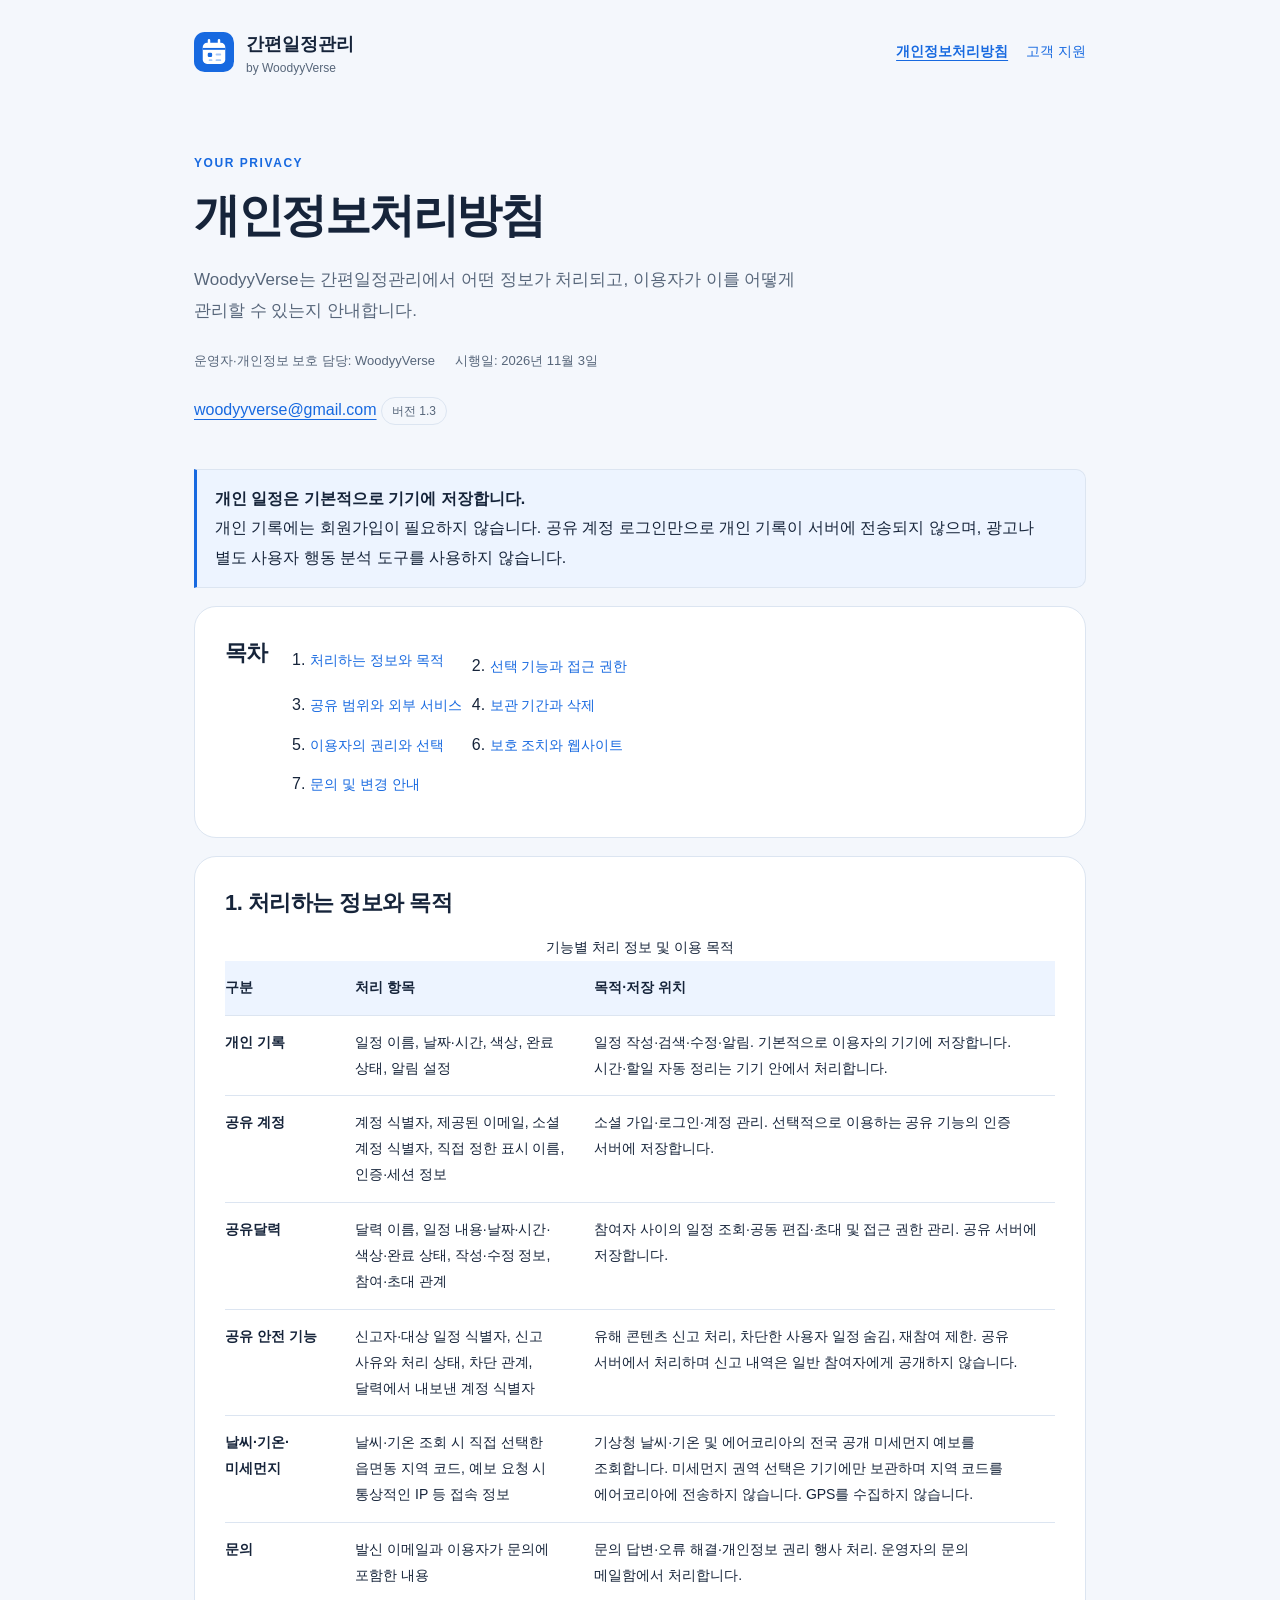
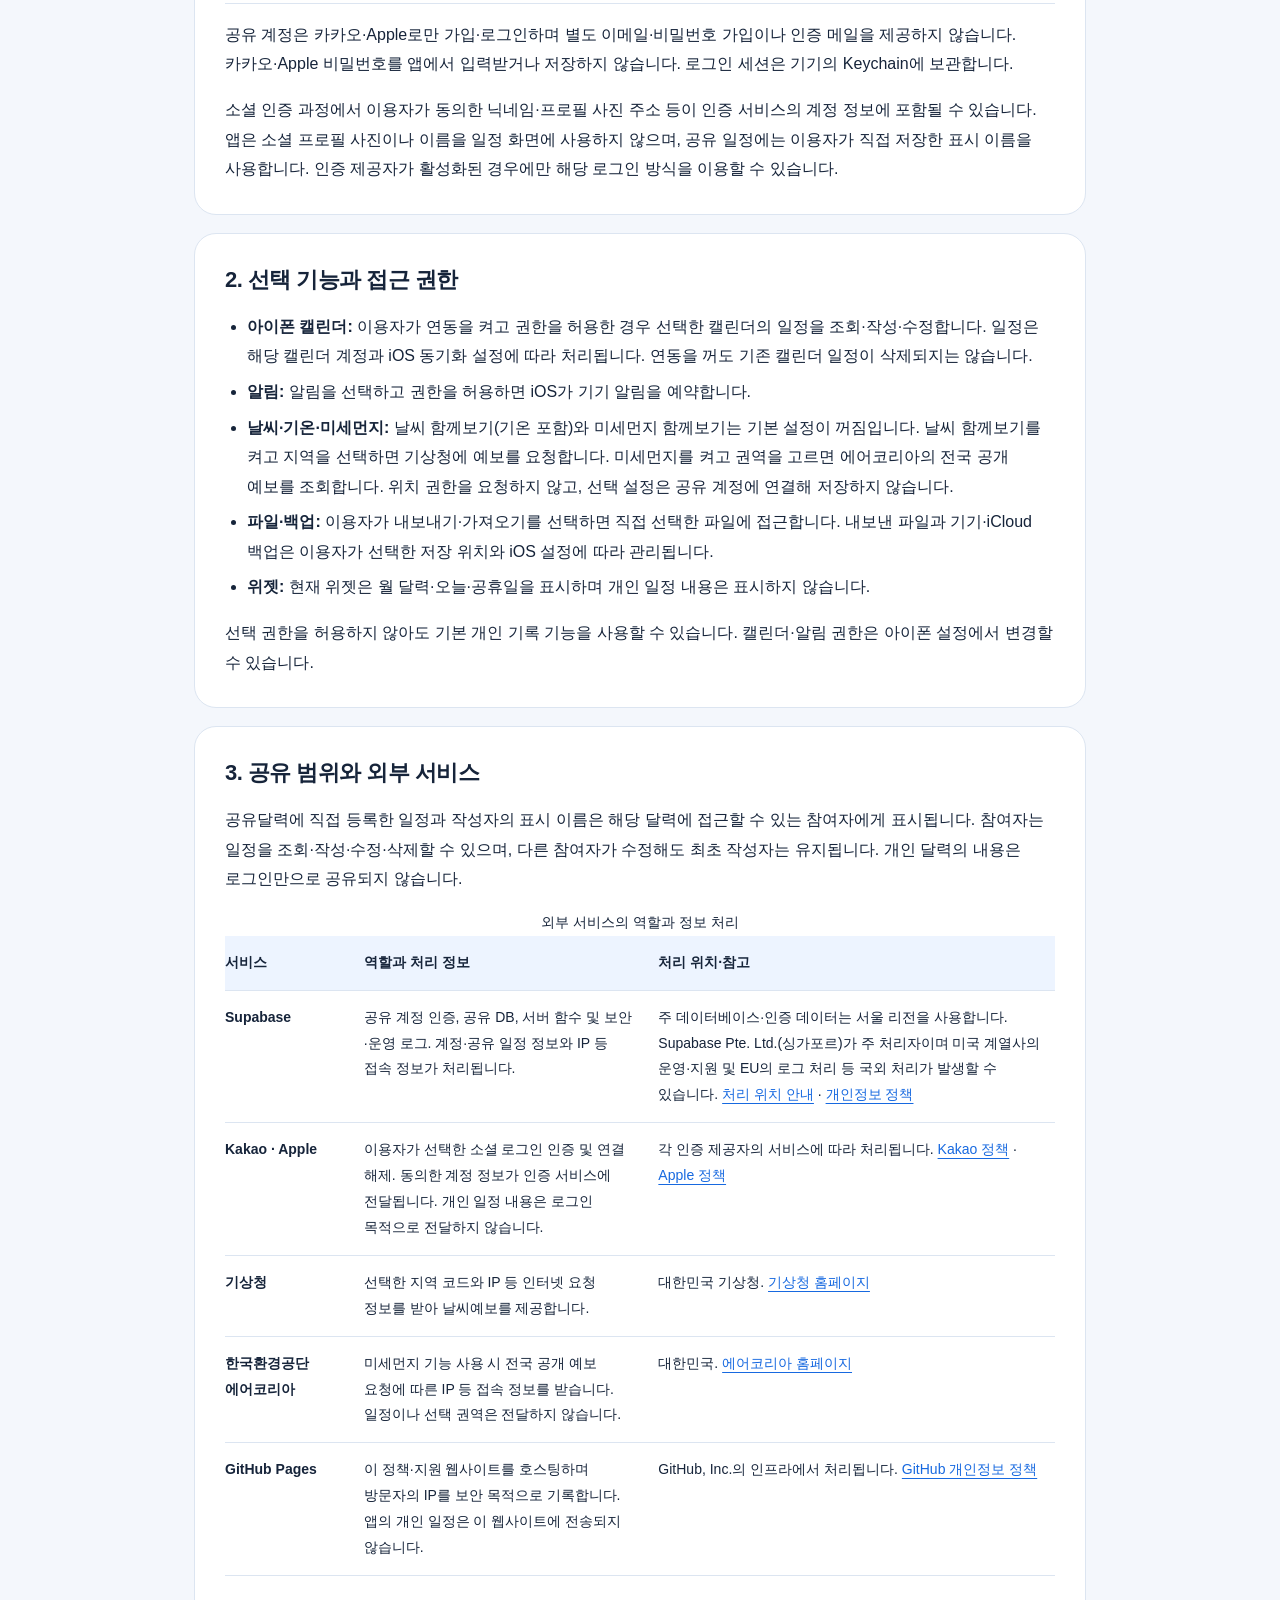
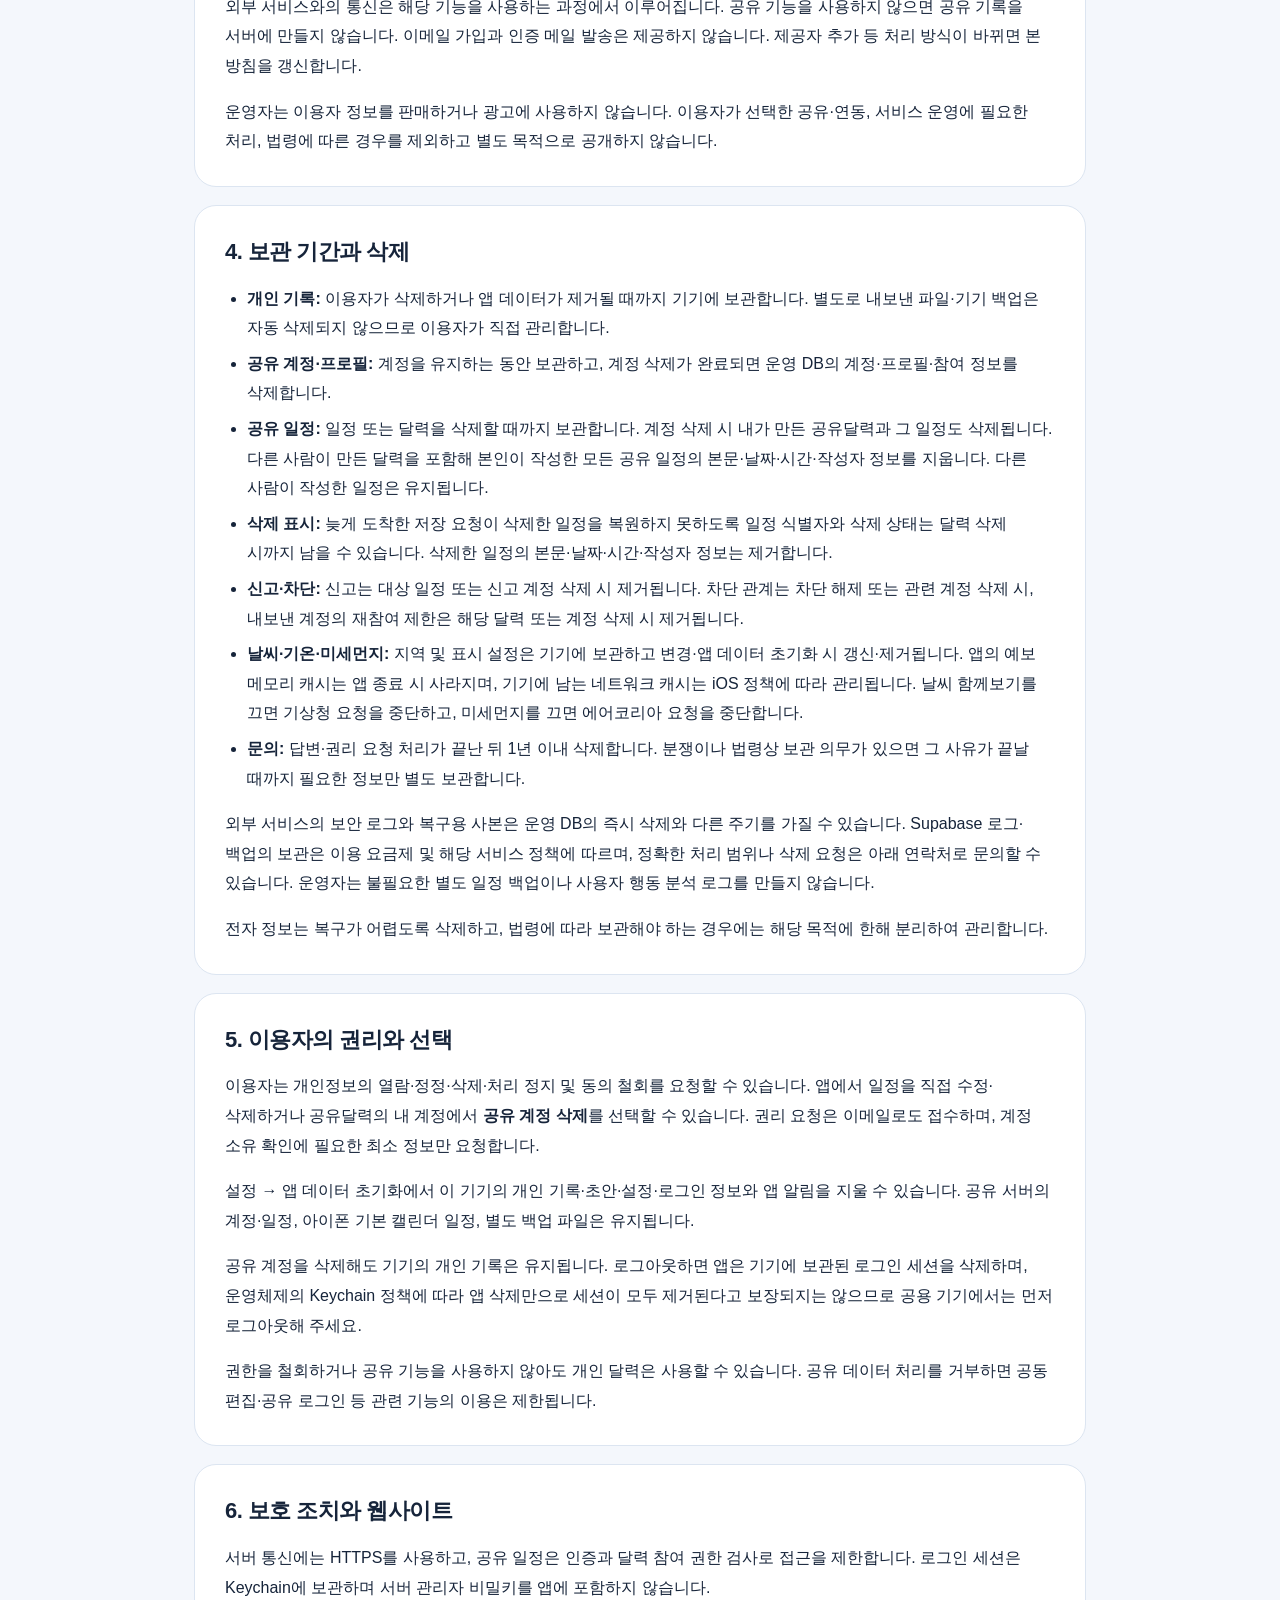
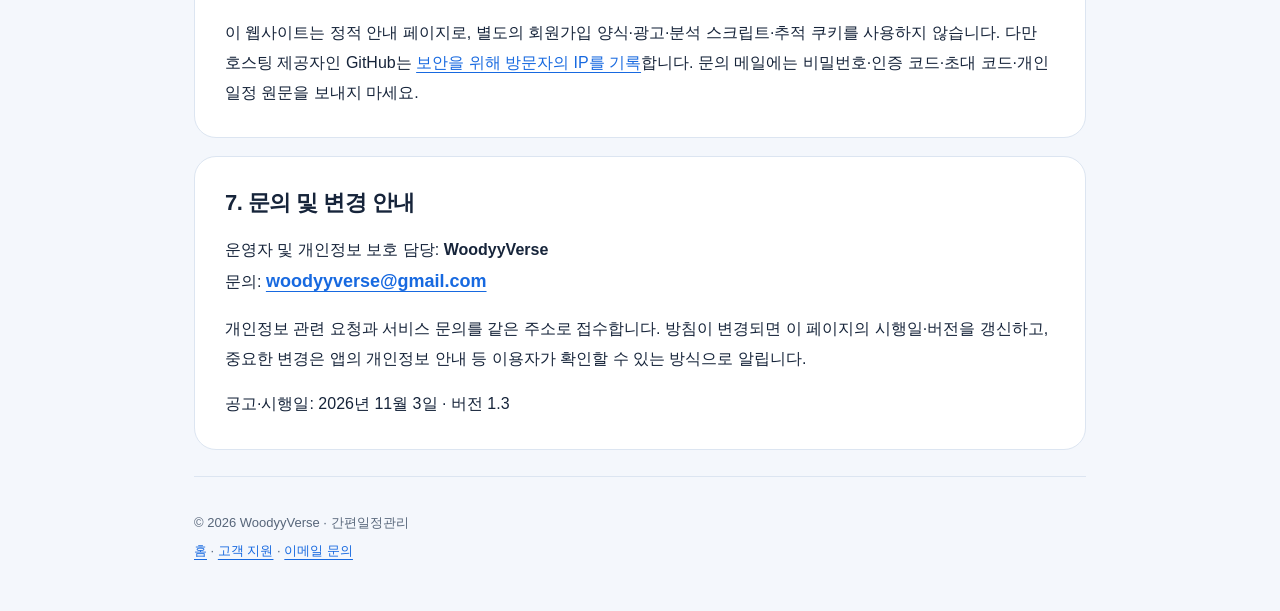
==== commit fa3baf23: "Explain combined weather and temperature display" ====
--- a/privacy/index.html
+++ b/privacy/index.html
@@ -12,7 +12,7 @@
   <div class="shell">
     <header class="header"><a class="brand" href="../"><img src="../assets/calendar.svg" alt="" width="40" height="40"><span>간편일정관리<small>by WoodyyVerse</small></span></a><nav aria-label="사이트 메뉴"><a aria-current="page" href="./">개인정보처리방침</a><a href="../support/">고객 지원</a></nav></header>
     <main id="main">
-      <div class="hero"><p class="eyebrow">YOUR PRIVACY</p><h1>개인정보처리방침</h1><p class="lead">WoodyyVerse는 간편일정관리에서 어떤 정보가 처리되고, 이용자가 이를 어떻게 관리할 수 있는지 안내합니다.</p><div class="meta"><span>운영자·개인정보 보호 담당: WoodyyVerse</span><span>시행일: 2026년 11월 2일</span></div><p><a href="mailto:woodyyverse@gmail.com">woodyyverse@gmail.com</a> <span class="version">버전 1.2</span></p></div>
+      <div class="hero"><p class="eyebrow">YOUR PRIVACY</p><h1>개인정보처리방침</h1><p class="lead">WoodyyVerse는 간편일정관리에서 어떤 정보가 처리되고, 이용자가 이를 어떻게 관리할 수 있는지 안내합니다.</p><div class="meta"><span>운영자·개인정보 보호 담당: WoodyyVerse</span><span>시행일: 2026년 11월 3일</span></div><p><a href="mailto:woodyyverse@gmail.com">woodyyverse@gmail.com</a> <span class="version">버전 1.3</span></p></div>
       <aside class="card note" aria-label="주요 안내"><strong>개인 일정은 기본적으로 기기에 저장합니다.</strong><br>개인 기록에는 회원가입이 필요하지 않습니다. 공유 계정 로그인만으로 개인 기록이 서버에 전송되지 않으며, 광고나 별도 사용자 행동 분석 도구를 사용하지 않습니다.</aside>
       <nav class="card toc" aria-label="목차"><h2>목차</h2><ol><li><a href="#data">처리하는 정보와 목적</a></li><li><a href="#optional">선택 기능과 접근 권한</a></li><li><a href="#sharing">공유 범위와 외부 서비스</a></li><li><a href="#retention">보관 기간과 삭제</a></li><li><a href="#rights">이용자의 권리와 선택</a></li><li><a href="#security">보호 조치와 웹사이트</a></li><li><a href="#contact">문의 및 변경 안내</a></li></ol></nav>
       <section class="card" id="data"><h2>1. 처리하는 정보와 목적</h2><div class="table-wrap"><table><caption>기능별 처리 정보 및 이용 목적</caption><thead><tr><th scope="col">구분</th><th scope="col">처리 항목</th><th scope="col">목적·저장 위치</th></tr></thead><tbody>
@@ -23,7 +23,7 @@
         <tr><td>날씨·기온·미세먼지</td><td>날씨·기온 조회 시 직접 선택한 읍면동 지역 코드, 예보 요청 시 통상적인 IP 등 접속 정보</td><td>기상청 날씨·기온 및 에어코리아의 전국 공개 미세먼지 예보를 조회합니다. 미세먼지 권역 선택은 기기에만 보관하며 지역 코드를 에어코리아에 전송하지 않습니다. GPS를 수집하지 않습니다.</td></tr>
         <tr><td>문의</td><td>발신 이메일과 이용자가 문의에 포함한 내용</td><td>문의 답변·오류 해결·개인정보 권리 행사 처리. 운영자의 문의 메일함에서 처리합니다.</td></tr>
       </tbody></table></div><p>공유 계정은 카카오·Apple로만 가입·로그인하며 별도 이메일·비밀번호 가입이나 인증 메일을 제공하지 않습니다. 카카오·Apple 비밀번호를 앱에서 입력받거나 저장하지 않습니다. 로그인 세션은 기기의 Keychain에 보관합니다.</p><p>소셜 인증 과정에서 이용자가 동의한 닉네임·프로필 사진 주소 등이 인증 서비스의 계정 정보에 포함될 수 있습니다. 앱은 소셜 프로필 사진이나 이름을 일정 화면에 사용하지 않으며, 공유 일정에는 이용자가 직접 저장한 표시 이름을 사용합니다. 인증 제공자가 활성화된 경우에만 해당 로그인 방식을 이용할 수 있습니다.</p></section>
-      <section class="card" id="optional"><h2>2. 선택 기능과 접근 권한</h2><ul><li><strong>아이폰 캘린더:</strong> 이용자가 연동을 켜고 권한을 허용한 경우 선택한 캘린더의 일정을 조회·작성·수정합니다. 일정은 해당 캘린더 계정과 iOS 동기화 설정에 따라 처리됩니다. 연동을 꺼도 기존 캘린더 일정이 삭제되지는 않습니다.</li><li><strong>알림:</strong> 알림을 선택하고 권한을 허용하면 iOS가 기기 알림을 예약합니다.</li><li><strong>날씨·기온·미세먼지:</strong> 각각 기본 설정은 꺼짐입니다. 날씨 또는 기온을 켜고 지역을 선택하면 기상청에 예보를 요청합니다. 미세먼지를 켜고 권역을 고르면 에어코리아의 전국 공개 예보를 조회합니다. 위치 권한을 요청하지 않고, 선택 설정은 공유 계정에 연결해 저장하지 않습니다.</li><li><strong>파일·백업:</strong> 이용자가 내보내기·가져오기를 선택하면 직접 선택한 파일에 접근합니다. 내보낸 파일과 기기·iCloud 백업은 이용자가 선택한 저장 위치와 iOS 설정에 따라 관리됩니다.</li><li><strong>위젯:</strong> 현재 위젯은 월 달력·오늘·공휴일을 표시하며 개인 일정 내용은 표시하지 않습니다.</li></ul><p>선택 권한을 허용하지 않아도 기본 개인 기록 기능을 사용할 수 있습니다. 캘린더·알림 권한은 아이폰 설정에서 변경할 수 있습니다.</p></section>
+      <section class="card" id="optional"><h2>2. 선택 기능과 접근 권한</h2><ul><li><strong>아이폰 캘린더:</strong> 이용자가 연동을 켜고 권한을 허용한 경우 선택한 캘린더의 일정을 조회·작성·수정합니다. 일정은 해당 캘린더 계정과 iOS 동기화 설정에 따라 처리됩니다. 연동을 꺼도 기존 캘린더 일정이 삭제되지는 않습니다.</li><li><strong>알림:</strong> 알림을 선택하고 권한을 허용하면 iOS가 기기 알림을 예약합니다.</li><li><strong>날씨·기온·미세먼지:</strong> 날씨 함께보기(기온 포함)와 미세먼지 함께보기는 기본 설정이 꺼짐입니다. 날씨 함께보기를 켜고 지역을 선택하면 기상청에 예보를 요청합니다. 미세먼지를 켜고 권역을 고르면 에어코리아의 전국 공개 예보를 조회합니다. 위치 권한을 요청하지 않고, 선택 설정은 공유 계정에 연결해 저장하지 않습니다.</li><li><strong>파일·백업:</strong> 이용자가 내보내기·가져오기를 선택하면 직접 선택한 파일에 접근합니다. 내보낸 파일과 기기·iCloud 백업은 이용자가 선택한 저장 위치와 iOS 설정에 따라 관리됩니다.</li><li><strong>위젯:</strong> 현재 위젯은 월 달력·오늘·공휴일을 표시하며 개인 일정 내용은 표시하지 않습니다.</li></ul><p>선택 권한을 허용하지 않아도 기본 개인 기록 기능을 사용할 수 있습니다. 캘린더·알림 권한은 아이폰 설정에서 변경할 수 있습니다.</p></section>
       <section class="card" id="sharing"><h2>3. 공유 범위와 외부 서비스</h2><p>공유달력에 직접 등록한 일정과 작성자의 표시 이름은 해당 달력에 접근할 수 있는 참여자에게 표시됩니다. 참여자는 일정을 조회·작성·수정·삭제할 수 있으며, 다른 참여자가 수정해도 최초 작성자는 유지됩니다. 개인 달력의 내용은 로그인만으로 공유되지 않습니다.</p><div class="table-wrap"><table><caption>외부 서비스의 역할과 정보 처리</caption><thead><tr><th scope="col">서비스</th><th scope="col">역할과 처리 정보</th><th scope="col">처리 위치·참고</th></tr></thead><tbody>
         <tr><td>Supabase</td><td>공유 계정 인증, 공유 DB, 서버 함수 및 보안·운영 로그. 계정·공유 일정 정보와 IP 등 접속 정보가 처리됩니다.</td><td>주 데이터베이스·인증 데이터는 서울 리전을 사용합니다. Supabase Pte. Ltd.(싱가포르)가 주 처리자이며 미국 계열사의 운영·지원 및 EU의 로그 처리 등 국외 처리가 발생할 수 있습니다. <a href="https://supabase.com/legal/privacy-resources/data-residency-and-transfers-faq" rel="noreferrer">처리 위치 안내</a> · <a href="https://supabase.com/privacy" rel="noreferrer">개인정보 정책</a></td></tr>
         <tr><td>Kakao · Apple</td><td>이용자가 선택한 소셜 로그인 인증 및 연결 해제. 동의한 계정 정보가 인증 서비스에 전달됩니다. 개인 일정 내용은 로그인 목적으로 전달하지 않습니다.</td><td>각 인증 제공자의 서비스에 따라 처리됩니다. <a href="https://www.kakao.com/policy/privacy" rel="noreferrer">Kakao 정책</a> · <a href="https://www.apple.com/kr/legal/privacy/" rel="noreferrer">Apple 정책</a></td></tr>
@@ -31,10 +31,10 @@
         <tr><td>한국환경공단 에어코리아</td><td>미세먼지 기능 사용 시 전국 공개 예보 요청에 따른 IP 등 접속 정보를 받습니다. 일정이나 선택 권역은 전달하지 않습니다.</td><td>대한민국. <a href="https://www.airkorea.or.kr/" rel="noreferrer">에어코리아 홈페이지</a></td></tr>
         <tr><td>GitHub Pages</td><td>이 정책·지원 웹사이트를 호스팅하며 방문자의 IP를 보안 목적으로 기록합니다. 앱의 개인 일정은 이 웹사이트에 전송되지 않습니다.</td><td>GitHub, Inc.의 인프라에서 처리됩니다. <a href="https://docs.github.com/en/site-policy/privacy-policies/github-general-privacy-statement" rel="noreferrer">GitHub 개인정보 정책</a></td></tr>
       </tbody></table></div><p>외부 서비스와의 통신은 해당 기능을 사용하는 과정에서 이루어집니다. 공유 기능을 사용하지 않으면 공유 기록을 서버에 만들지 않습니다. 이메일 가입과 인증 메일 발송은 제공하지 않습니다. 제공자 추가 등 처리 방식이 바뀌면 본 방침을 갱신합니다.</p><p>운영자는 이용자 정보를 판매하거나 광고에 사용하지 않습니다. 이용자가 선택한 공유·연동, 서비스 운영에 필요한 처리, 법령에 따른 경우를 제외하고 별도 목적으로 공개하지 않습니다.</p></section>
-      <section class="card" id="retention"><h2>4. 보관 기간과 삭제</h2><ul><li><strong>개인 기록:</strong> 이용자가 삭제하거나 앱 데이터가 제거될 때까지 기기에 보관합니다. 별도로 내보낸 파일·기기 백업은 자동 삭제되지 않으므로 이용자가 직접 관리합니다.</li><li><strong>공유 계정·프로필:</strong> 계정을 유지하는 동안 보관하고, 계정 삭제가 완료되면 운영 DB의 계정·프로필·참여 정보를 삭제합니다.</li><li><strong>공유 일정:</strong> 일정 또는 달력을 삭제할 때까지 보관합니다. 계정 삭제 시 내가 만든 공유달력과 그 일정도 삭제됩니다. 다른 사람이 만든 달력을 포함해 본인이 작성한 모든 공유 일정의 본문·날짜·시간·작성자 정보를 지웁니다. 다른 사람이 작성한 일정은 유지됩니다.</li><li><strong>삭제 표시:</strong> 늦게 도착한 저장 요청이 삭제한 일정을 복원하지 못하도록 일정 식별자와 삭제 상태는 달력 삭제 시까지 남을 수 있습니다. 삭제한 일정의 본문·날짜·시간·작성자 정보는 제거합니다.</li><li><strong>신고·차단:</strong> 신고는 대상 일정 또는 신고 계정 삭제 시 제거됩니다. 차단 관계는 차단 해제 또는 관련 계정 삭제 시, 내보낸 계정의 재참여 제한은 해당 달력 또는 계정 삭제 시 제거됩니다.</li><li><strong>날씨·기온·미세먼지:</strong> 지역 및 표시 설정은 기기에 보관하고 변경·앱 데이터 초기화 시 갱신·제거됩니다. 앱의 예보 메모리 캐시는 앱 종료 시 사라지며, 기기에 남는 네트워크 캐시는 iOS 정책에 따라 관리됩니다. 날씨·기온 표시를 모두 끄면 기상청 요청을 중단하고, 미세먼지를 끄면 에어코리아 요청을 중단합니다.</li><li><strong>문의:</strong> 답변·권리 요청 처리가 끝난 뒤 1년 이내 삭제합니다. 분쟁이나 법령상 보관 의무가 있으면 그 사유가 끝날 때까지 필요한 정보만 별도 보관합니다.</li></ul><p>외부 서비스의 보안 로그와 복구용 사본은 운영 DB의 즉시 삭제와 다른 주기를 가질 수 있습니다. Supabase 로그·백업의 보관은 이용 요금제 및 해당 서비스 정책에 따르며, 정확한 처리 범위나 삭제 요청은 아래 연락처로 문의할 수 있습니다. 운영자는 불필요한 별도 일정 백업이나 사용자 행동 분석 로그를 만들지 않습니다.</p><p>전자 정보는 복구가 어렵도록 삭제하고, 법령에 따라 보관해야 하는 경우에는 해당 목적에 한해 분리하여 관리합니다.</p></section>
+      <section class="card" id="retention"><h2>4. 보관 기간과 삭제</h2><ul><li><strong>개인 기록:</strong> 이용자가 삭제하거나 앱 데이터가 제거될 때까지 기기에 보관합니다. 별도로 내보낸 파일·기기 백업은 자동 삭제되지 않으므로 이용자가 직접 관리합니다.</li><li><strong>공유 계정·프로필:</strong> 계정을 유지하는 동안 보관하고, 계정 삭제가 완료되면 운영 DB의 계정·프로필·참여 정보를 삭제합니다.</li><li><strong>공유 일정:</strong> 일정 또는 달력을 삭제할 때까지 보관합니다. 계정 삭제 시 내가 만든 공유달력과 그 일정도 삭제됩니다. 다른 사람이 만든 달력을 포함해 본인이 작성한 모든 공유 일정의 본문·날짜·시간·작성자 정보를 지웁니다. 다른 사람이 작성한 일정은 유지됩니다.</li><li><strong>삭제 표시:</strong> 늦게 도착한 저장 요청이 삭제한 일정을 복원하지 못하도록 일정 식별자와 삭제 상태는 달력 삭제 시까지 남을 수 있습니다. 삭제한 일정의 본문·날짜·시간·작성자 정보는 제거합니다.</li><li><strong>신고·차단:</strong> 신고는 대상 일정 또는 신고 계정 삭제 시 제거됩니다. 차단 관계는 차단 해제 또는 관련 계정 삭제 시, 내보낸 계정의 재참여 제한은 해당 달력 또는 계정 삭제 시 제거됩니다.</li><li><strong>날씨·기온·미세먼지:</strong> 지역 및 표시 설정은 기기에 보관하고 변경·앱 데이터 초기화 시 갱신·제거됩니다. 앱의 예보 메모리 캐시는 앱 종료 시 사라지며, 기기에 남는 네트워크 캐시는 iOS 정책에 따라 관리됩니다. 날씨 함께보기를 끄면 기상청 요청을 중단하고, 미세먼지를 끄면 에어코리아 요청을 중단합니다.</li><li><strong>문의:</strong> 답변·권리 요청 처리가 끝난 뒤 1년 이내 삭제합니다. 분쟁이나 법령상 보관 의무가 있으면 그 사유가 끝날 때까지 필요한 정보만 별도 보관합니다.</li></ul><p>외부 서비스의 보안 로그와 복구용 사본은 운영 DB의 즉시 삭제와 다른 주기를 가질 수 있습니다. Supabase 로그·백업의 보관은 이용 요금제 및 해당 서비스 정책에 따르며, 정확한 처리 범위나 삭제 요청은 아래 연락처로 문의할 수 있습니다. 운영자는 불필요한 별도 일정 백업이나 사용자 행동 분석 로그를 만들지 않습니다.</p><p>전자 정보는 복구가 어렵도록 삭제하고, 법령에 따라 보관해야 하는 경우에는 해당 목적에 한해 분리하여 관리합니다.</p></section>
       <section class="card" id="rights"><h2>5. 이용자의 권리와 선택</h2><p>이용자는 개인정보의 열람·정정·삭제·처리 정지 및 동의 철회를 요청할 수 있습니다. 앱에서 일정을 직접 수정·삭제하거나 공유달력의 내 계정에서 <strong>공유 계정 삭제</strong>를 선택할 수 있습니다. 권리 요청은 이메일로도 접수하며, 계정 소유 확인에 필요한 최소 정보만 요청합니다.</p><p>설정 → 앱 데이터 초기화에서 이 기기의 개인 기록·초안·설정·로그인 정보와 앱 알림을 지울 수 있습니다. 공유 서버의 계정·일정, 아이폰 기본 캘린더 일정, 별도 백업 파일은 유지됩니다.</p><p>공유 계정을 삭제해도 기기의 개인 기록은 유지됩니다. 로그아웃하면 앱은 기기에 보관된 로그인 세션을 삭제하며, 운영체제의 Keychain 정책에 따라 앱 삭제만으로 세션이 모두 제거된다고 보장되지는 않으므로 공용 기기에서는 먼저 로그아웃해 주세요.</p><p>권한을 철회하거나 공유 기능을 사용하지 않아도 개인 달력은 사용할 수 있습니다. 공유 데이터 처리를 거부하면 공동 편집·공유 로그인 등 관련 기능의 이용은 제한됩니다.</p></section>
       <section class="card" id="security"><h2>6. 보호 조치와 웹사이트</h2><p>서버 통신에는 HTTPS를 사용하고, 공유 일정은 인증과 달력 참여 권한 검사로 접근을 제한합니다. 로그인 세션은 Keychain에 보관하며 서버 관리자 비밀키를 앱에 포함하지 않습니다.</p><p>이 웹사이트는 정적 안내 페이지로, 별도의 회원가입 양식·광고·분석 스크립트·추적 쿠키를 사용하지 않습니다. 다만 호스팅 제공자인 GitHub는 <a href="https://docs.github.com/en/pages/getting-started-with-github-pages/what-is-github-pages#data-collection" rel="noreferrer">보안을 위해 방문자의 IP를 기록</a>합니다. 문의 메일에는 비밀번호·인증 코드·초대 코드·개인 일정 원문을 보내지 마세요.</p></section>
-      <section class="card" id="contact"><h2>7. 문의 및 변경 안내</h2><p>운영자 및 개인정보 보호 담당: <strong>WoodyyVerse</strong><br>문의: <a class="contact" href="mailto:woodyyverse@gmail.com">woodyyverse@gmail.com</a></p><p>개인정보 관련 요청과 서비스 문의를 같은 주소로 접수합니다. 방침이 변경되면 이 페이지의 시행일·버전을 갱신하고, 중요한 변경은 앱의 개인정보 안내 등 이용자가 확인할 수 있는 방식으로 알립니다.</p><p>공고·시행일: 2026년 11월 2일 · 버전 1.2</p></section>
+      <section class="card" id="contact"><h2>7. 문의 및 변경 안내</h2><p>운영자 및 개인정보 보호 담당: <strong>WoodyyVerse</strong><br>문의: <a class="contact" href="mailto:woodyyverse@gmail.com">woodyyverse@gmail.com</a></p><p>개인정보 관련 요청과 서비스 문의를 같은 주소로 접수합니다. 방침이 변경되면 이 페이지의 시행일·버전을 갱신하고, 중요한 변경은 앱의 개인정보 안내 등 이용자가 확인할 수 있는 방식으로 알립니다.</p><p>공고·시행일: 2026년 11월 3일 · 버전 1.3</p></section>
     </main>
     <footer><p>© 2026 WoodyyVerse · 간편일정관리</p><p><a href="../">홈</a> · <a href="../support/">고객 지원</a> · <a href="mailto:woodyyverse@gmail.com">이메일 문의</a></p></footer>
   </div>
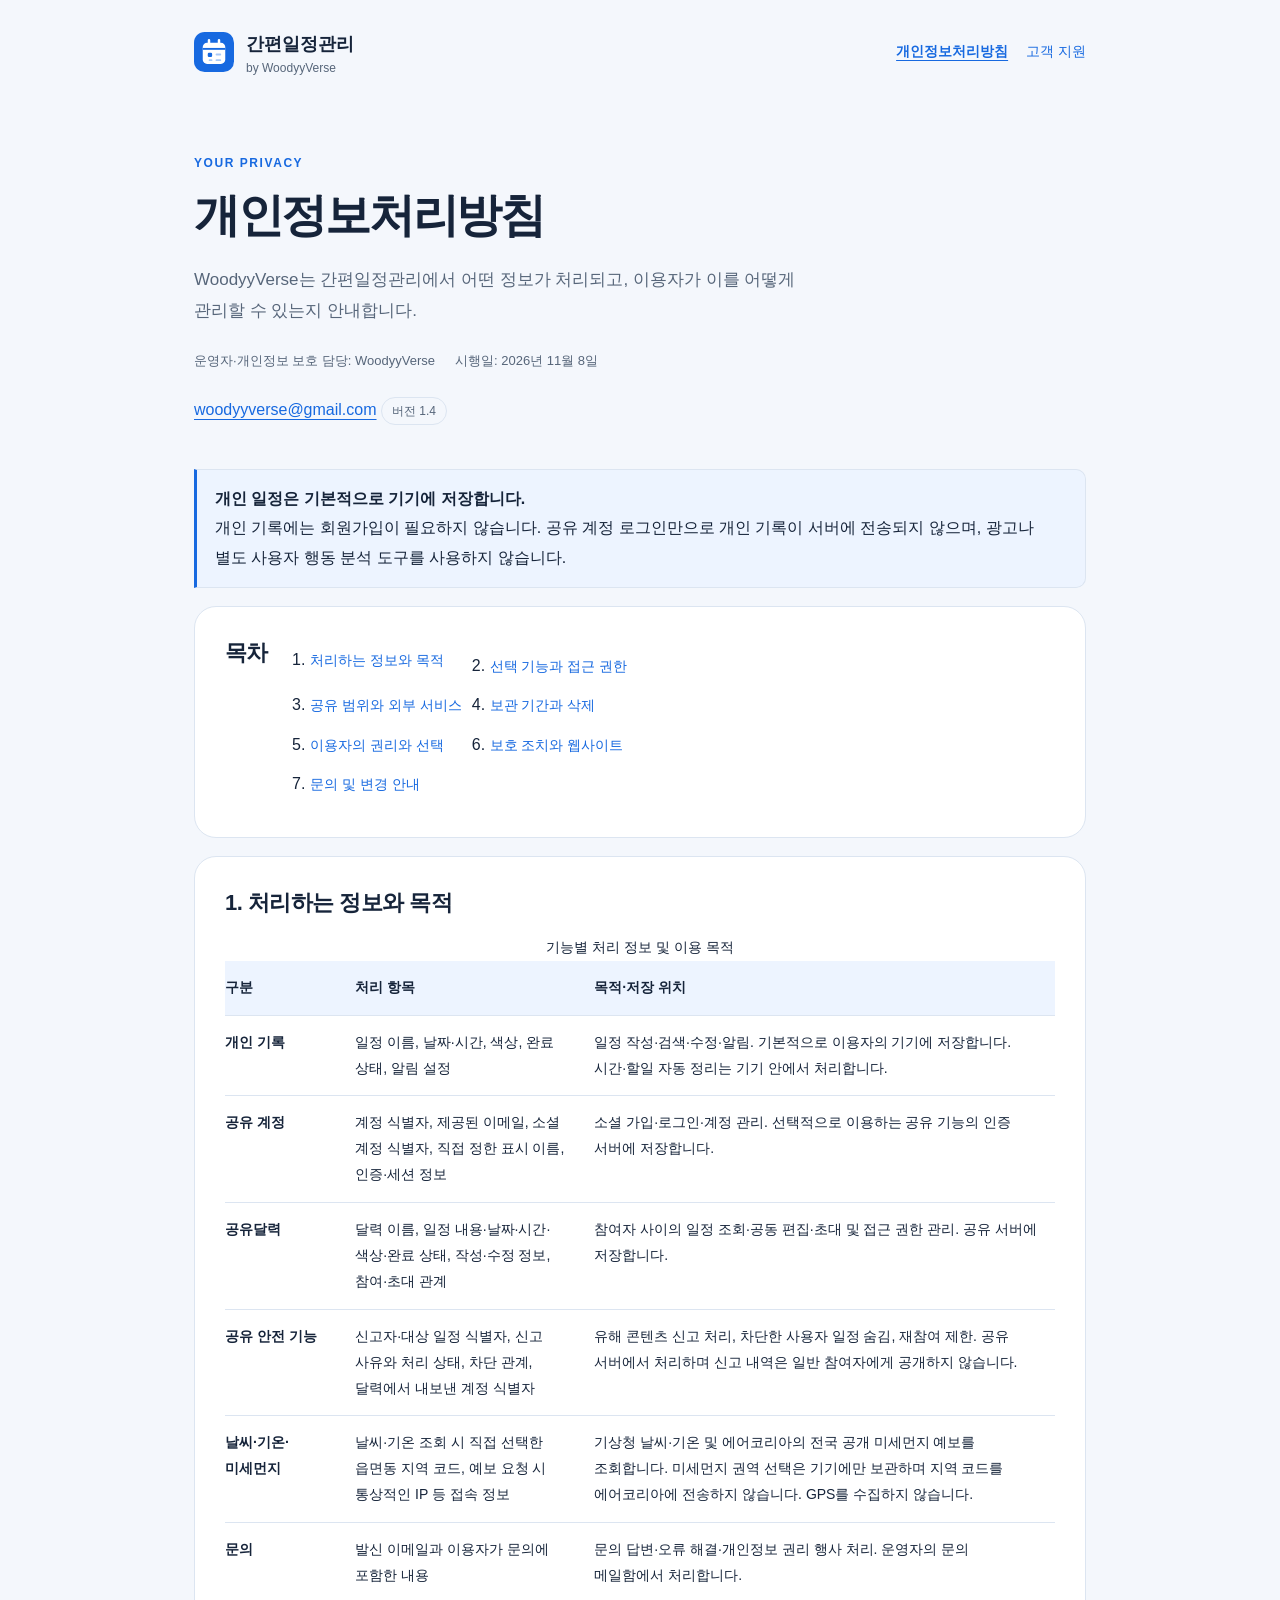
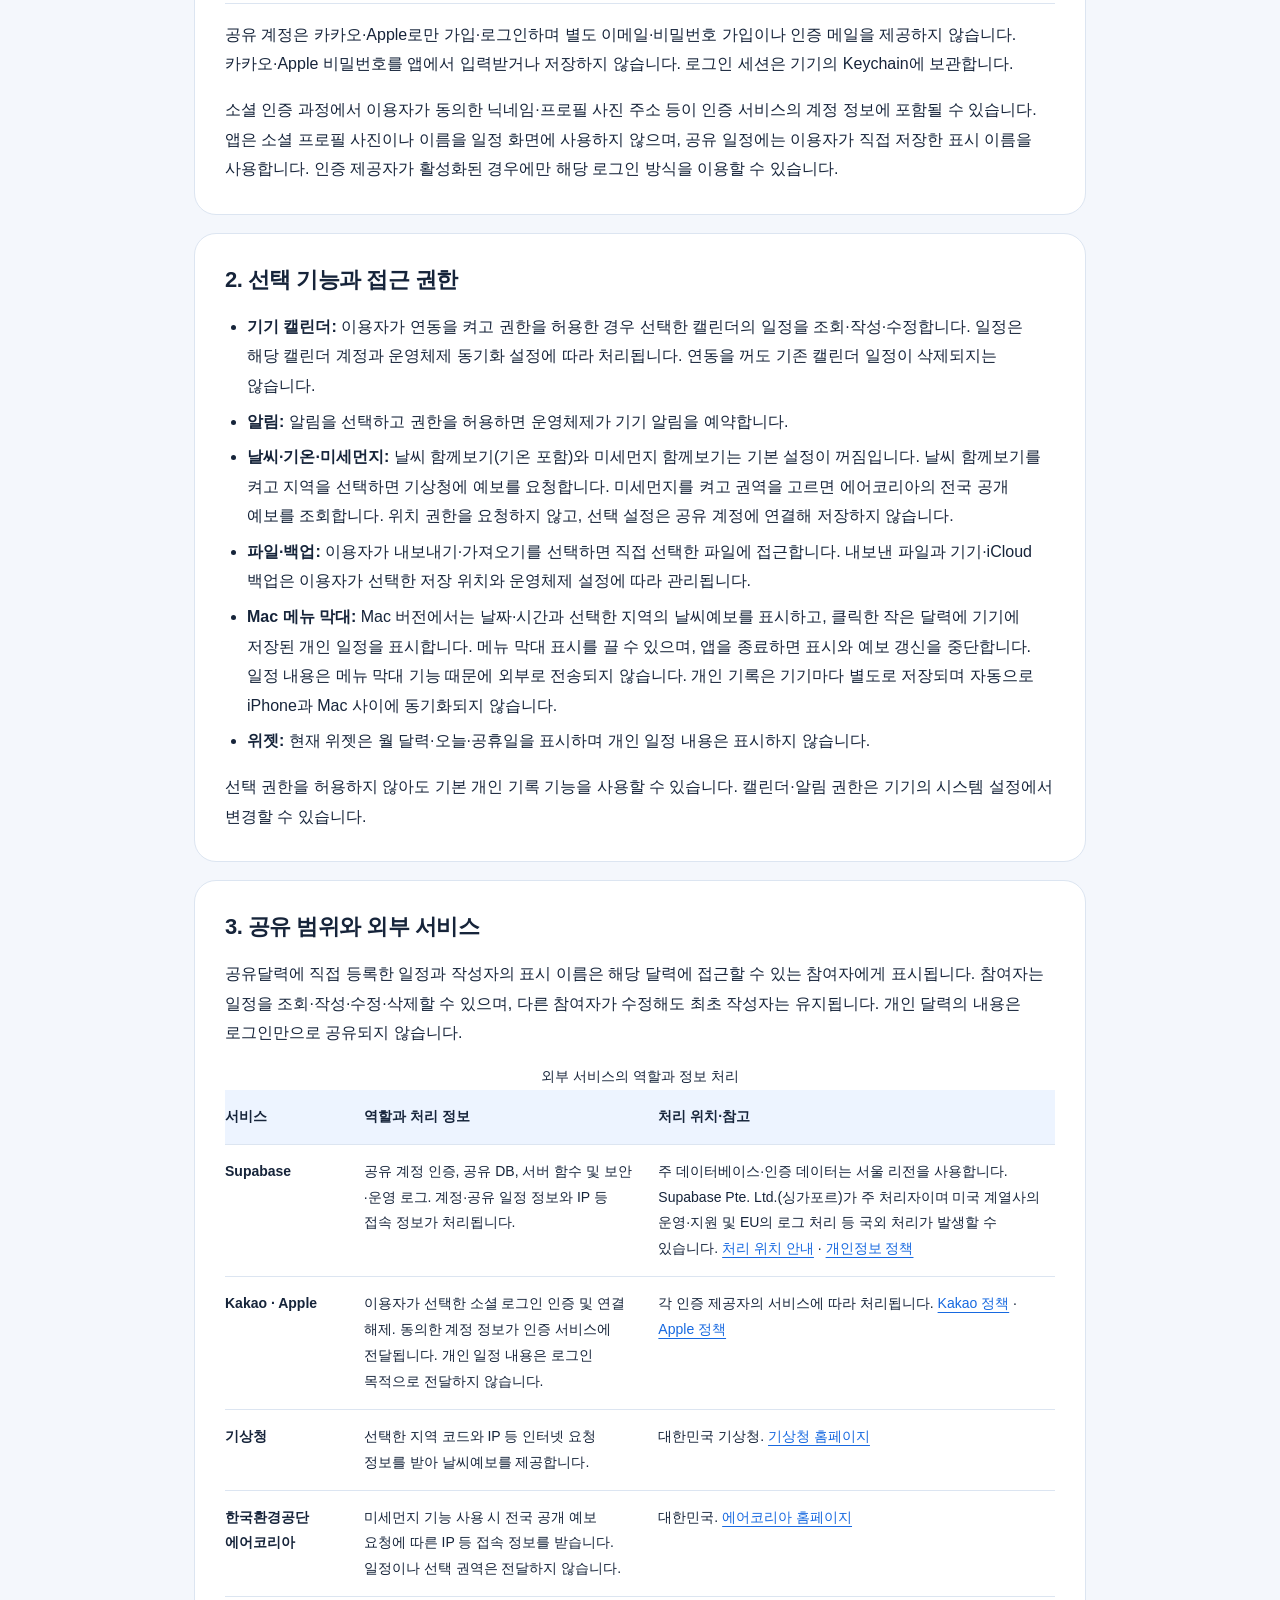
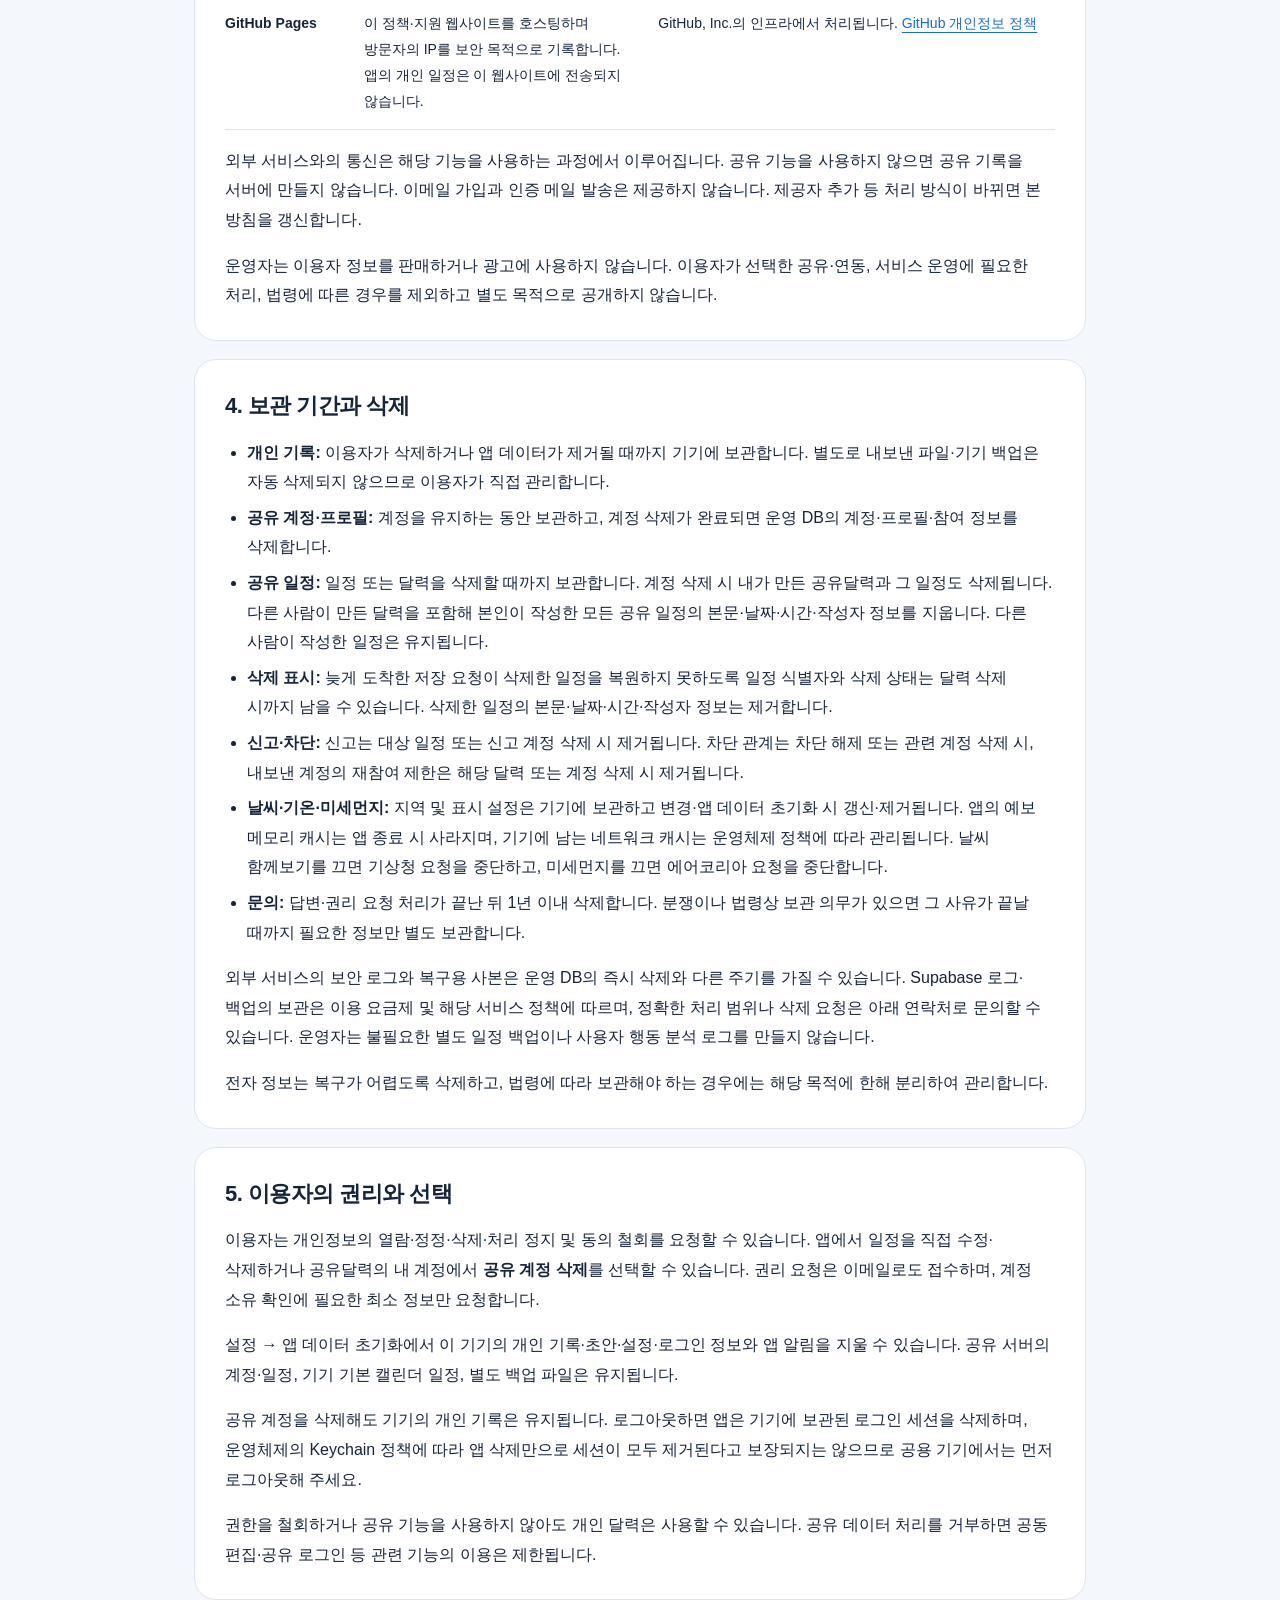
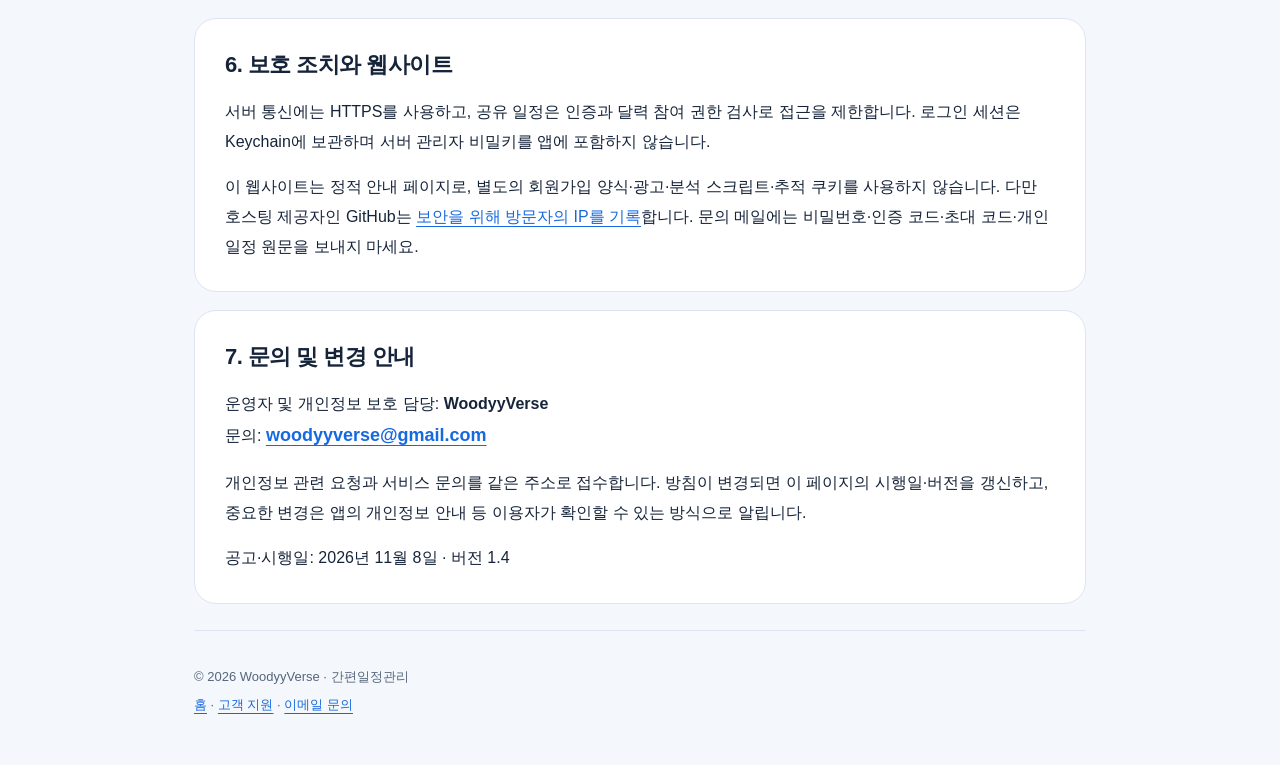
==== commit eddbcd5c: "Document native Mac menu calendar and device-local storage" ====
--- a/privacy/index.html
+++ b/privacy/index.html
@@ -12,7 +12,7 @@
   <div class="shell">
     <header class="header"><a class="brand" href="../"><img src="../assets/calendar.svg" alt="" width="40" height="40"><span>간편일정관리<small>by WoodyyVerse</small></span></a><nav aria-label="사이트 메뉴"><a aria-current="page" href="./">개인정보처리방침</a><a href="../support/">고객 지원</a></nav></header>
     <main id="main">
-      <div class="hero"><p class="eyebrow">YOUR PRIVACY</p><h1>개인정보처리방침</h1><p class="lead">WoodyyVerse는 간편일정관리에서 어떤 정보가 처리되고, 이용자가 이를 어떻게 관리할 수 있는지 안내합니다.</p><div class="meta"><span>운영자·개인정보 보호 담당: WoodyyVerse</span><span>시행일: 2026년 11월 3일</span></div><p><a href="mailto:woodyyverse@gmail.com">woodyyverse@gmail.com</a> <span class="version">버전 1.3</span></p></div>
+      <div class="hero"><p class="eyebrow">YOUR PRIVACY</p><h1>개인정보처리방침</h1><p class="lead">WoodyyVerse는 간편일정관리에서 어떤 정보가 처리되고, 이용자가 이를 어떻게 관리할 수 있는지 안내합니다.</p><div class="meta"><span>운영자·개인정보 보호 담당: WoodyyVerse</span><span>시행일: 2026년 11월 8일</span></div><p><a href="mailto:woodyyverse@gmail.com">woodyyverse@gmail.com</a> <span class="version">버전 1.4</span></p></div>
       <aside class="card note" aria-label="주요 안내"><strong>개인 일정은 기본적으로 기기에 저장합니다.</strong><br>개인 기록에는 회원가입이 필요하지 않습니다. 공유 계정 로그인만으로 개인 기록이 서버에 전송되지 않으며, 광고나 별도 사용자 행동 분석 도구를 사용하지 않습니다.</aside>
       <nav class="card toc" aria-label="목차"><h2>목차</h2><ol><li><a href="#data">처리하는 정보와 목적</a></li><li><a href="#optional">선택 기능과 접근 권한</a></li><li><a href="#sharing">공유 범위와 외부 서비스</a></li><li><a href="#retention">보관 기간과 삭제</a></li><li><a href="#rights">이용자의 권리와 선택</a></li><li><a href="#security">보호 조치와 웹사이트</a></li><li><a href="#contact">문의 및 변경 안내</a></li></ol></nav>
       <section class="card" id="data"><h2>1. 처리하는 정보와 목적</h2><div class="table-wrap"><table><caption>기능별 처리 정보 및 이용 목적</caption><thead><tr><th scope="col">구분</th><th scope="col">처리 항목</th><th scope="col">목적·저장 위치</th></tr></thead><tbody>
@@ -23,7 +23,7 @@
         <tr><td>날씨·기온·미세먼지</td><td>날씨·기온 조회 시 직접 선택한 읍면동 지역 코드, 예보 요청 시 통상적인 IP 등 접속 정보</td><td>기상청 날씨·기온 및 에어코리아의 전국 공개 미세먼지 예보를 조회합니다. 미세먼지 권역 선택은 기기에만 보관하며 지역 코드를 에어코리아에 전송하지 않습니다. GPS를 수집하지 않습니다.</td></tr>
         <tr><td>문의</td><td>발신 이메일과 이용자가 문의에 포함한 내용</td><td>문의 답변·오류 해결·개인정보 권리 행사 처리. 운영자의 문의 메일함에서 처리합니다.</td></tr>
       </tbody></table></div><p>공유 계정은 카카오·Apple로만 가입·로그인하며 별도 이메일·비밀번호 가입이나 인증 메일을 제공하지 않습니다. 카카오·Apple 비밀번호를 앱에서 입력받거나 저장하지 않습니다. 로그인 세션은 기기의 Keychain에 보관합니다.</p><p>소셜 인증 과정에서 이용자가 동의한 닉네임·프로필 사진 주소 등이 인증 서비스의 계정 정보에 포함될 수 있습니다. 앱은 소셜 프로필 사진이나 이름을 일정 화면에 사용하지 않으며, 공유 일정에는 이용자가 직접 저장한 표시 이름을 사용합니다. 인증 제공자가 활성화된 경우에만 해당 로그인 방식을 이용할 수 있습니다.</p></section>
-      <section class="card" id="optional"><h2>2. 선택 기능과 접근 권한</h2><ul><li><strong>아이폰 캘린더:</strong> 이용자가 연동을 켜고 권한을 허용한 경우 선택한 캘린더의 일정을 조회·작성·수정합니다. 일정은 해당 캘린더 계정과 iOS 동기화 설정에 따라 처리됩니다. 연동을 꺼도 기존 캘린더 일정이 삭제되지는 않습니다.</li><li><strong>알림:</strong> 알림을 선택하고 권한을 허용하면 iOS가 기기 알림을 예약합니다.</li><li><strong>날씨·기온·미세먼지:</strong> 날씨 함께보기(기온 포함)와 미세먼지 함께보기는 기본 설정이 꺼짐입니다. 날씨 함께보기를 켜고 지역을 선택하면 기상청에 예보를 요청합니다. 미세먼지를 켜고 권역을 고르면 에어코리아의 전국 공개 예보를 조회합니다. 위치 권한을 요청하지 않고, 선택 설정은 공유 계정에 연결해 저장하지 않습니다.</li><li><strong>파일·백업:</strong> 이용자가 내보내기·가져오기를 선택하면 직접 선택한 파일에 접근합니다. 내보낸 파일과 기기·iCloud 백업은 이용자가 선택한 저장 위치와 iOS 설정에 따라 관리됩니다.</li><li><strong>위젯:</strong> 현재 위젯은 월 달력·오늘·공휴일을 표시하며 개인 일정 내용은 표시하지 않습니다.</li></ul><p>선택 권한을 허용하지 않아도 기본 개인 기록 기능을 사용할 수 있습니다. 캘린더·알림 권한은 아이폰 설정에서 변경할 수 있습니다.</p></section>
+      <section class="card" id="optional"><h2>2. 선택 기능과 접근 권한</h2><ul><li><strong>기기 캘린더:</strong> 이용자가 연동을 켜고 권한을 허용한 경우 선택한 캘린더의 일정을 조회·작성·수정합니다. 일정은 해당 캘린더 계정과 운영체제 동기화 설정에 따라 처리됩니다. 연동을 꺼도 기존 캘린더 일정이 삭제되지는 않습니다.</li><li><strong>알림:</strong> 알림을 선택하고 권한을 허용하면 운영체제가 기기 알림을 예약합니다.</li><li><strong>날씨·기온·미세먼지:</strong> 날씨 함께보기(기온 포함)와 미세먼지 함께보기는 기본 설정이 꺼짐입니다. 날씨 함께보기를 켜고 지역을 선택하면 기상청에 예보를 요청합니다. 미세먼지를 켜고 권역을 고르면 에어코리아의 전국 공개 예보를 조회합니다. 위치 권한을 요청하지 않고, 선택 설정은 공유 계정에 연결해 저장하지 않습니다.</li><li><strong>파일·백업:</strong> 이용자가 내보내기·가져오기를 선택하면 직접 선택한 파일에 접근합니다. 내보낸 파일과 기기·iCloud 백업은 이용자가 선택한 저장 위치와 운영체제 설정에 따라 관리됩니다.</li><li><strong>Mac 메뉴 막대:</strong> Mac 버전에서는 날짜·시간과 선택한 지역의 날씨예보를 표시하고, 클릭한 작은 달력에 기기에 저장된 개인 일정을 표시합니다. 메뉴 막대 표시를 끌 수 있으며, 앱을 종료하면 표시와 예보 갱신을 중단합니다. 일정 내용은 메뉴 막대 기능 때문에 외부로 전송되지 않습니다. 개인 기록은 기기마다 별도로 저장되며 자동으로 iPhone과 Mac 사이에 동기화되지 않습니다.</li><li><strong>위젯:</strong> 현재 위젯은 월 달력·오늘·공휴일을 표시하며 개인 일정 내용은 표시하지 않습니다.</li></ul><p>선택 권한을 허용하지 않아도 기본 개인 기록 기능을 사용할 수 있습니다. 캘린더·알림 권한은 기기의 시스템 설정에서 변경할 수 있습니다.</p></section>
       <section class="card" id="sharing"><h2>3. 공유 범위와 외부 서비스</h2><p>공유달력에 직접 등록한 일정과 작성자의 표시 이름은 해당 달력에 접근할 수 있는 참여자에게 표시됩니다. 참여자는 일정을 조회·작성·수정·삭제할 수 있으며, 다른 참여자가 수정해도 최초 작성자는 유지됩니다. 개인 달력의 내용은 로그인만으로 공유되지 않습니다.</p><div class="table-wrap"><table><caption>외부 서비스의 역할과 정보 처리</caption><thead><tr><th scope="col">서비스</th><th scope="col">역할과 처리 정보</th><th scope="col">처리 위치·참고</th></tr></thead><tbody>
         <tr><td>Supabase</td><td>공유 계정 인증, 공유 DB, 서버 함수 및 보안·운영 로그. 계정·공유 일정 정보와 IP 등 접속 정보가 처리됩니다.</td><td>주 데이터베이스·인증 데이터는 서울 리전을 사용합니다. Supabase Pte. Ltd.(싱가포르)가 주 처리자이며 미국 계열사의 운영·지원 및 EU의 로그 처리 등 국외 처리가 발생할 수 있습니다. <a href="https://supabase.com/legal/privacy-resources/data-residency-and-transfers-faq" rel="noreferrer">처리 위치 안내</a> · <a href="https://supabase.com/privacy" rel="noreferrer">개인정보 정책</a></td></tr>
         <tr><td>Kakao · Apple</td><td>이용자가 선택한 소셜 로그인 인증 및 연결 해제. 동의한 계정 정보가 인증 서비스에 전달됩니다. 개인 일정 내용은 로그인 목적으로 전달하지 않습니다.</td><td>각 인증 제공자의 서비스에 따라 처리됩니다. <a href="https://www.kakao.com/policy/privacy" rel="noreferrer">Kakao 정책</a> · <a href="https://www.apple.com/kr/legal/privacy/" rel="noreferrer">Apple 정책</a></td></tr>
@@ -31,10 +31,10 @@
         <tr><td>한국환경공단 에어코리아</td><td>미세먼지 기능 사용 시 전국 공개 예보 요청에 따른 IP 등 접속 정보를 받습니다. 일정이나 선택 권역은 전달하지 않습니다.</td><td>대한민국. <a href="https://www.airkorea.or.kr/" rel="noreferrer">에어코리아 홈페이지</a></td></tr>
         <tr><td>GitHub Pages</td><td>이 정책·지원 웹사이트를 호스팅하며 방문자의 IP를 보안 목적으로 기록합니다. 앱의 개인 일정은 이 웹사이트에 전송되지 않습니다.</td><td>GitHub, Inc.의 인프라에서 처리됩니다. <a href="https://docs.github.com/en/site-policy/privacy-policies/github-general-privacy-statement" rel="noreferrer">GitHub 개인정보 정책</a></td></tr>
       </tbody></table></div><p>외부 서비스와의 통신은 해당 기능을 사용하는 과정에서 이루어집니다. 공유 기능을 사용하지 않으면 공유 기록을 서버에 만들지 않습니다. 이메일 가입과 인증 메일 발송은 제공하지 않습니다. 제공자 추가 등 처리 방식이 바뀌면 본 방침을 갱신합니다.</p><p>운영자는 이용자 정보를 판매하거나 광고에 사용하지 않습니다. 이용자가 선택한 공유·연동, 서비스 운영에 필요한 처리, 법령에 따른 경우를 제외하고 별도 목적으로 공개하지 않습니다.</p></section>
-      <section class="card" id="retention"><h2>4. 보관 기간과 삭제</h2><ul><li><strong>개인 기록:</strong> 이용자가 삭제하거나 앱 데이터가 제거될 때까지 기기에 보관합니다. 별도로 내보낸 파일·기기 백업은 자동 삭제되지 않으므로 이용자가 직접 관리합니다.</li><li><strong>공유 계정·프로필:</strong> 계정을 유지하는 동안 보관하고, 계정 삭제가 완료되면 운영 DB의 계정·프로필·참여 정보를 삭제합니다.</li><li><strong>공유 일정:</strong> 일정 또는 달력을 삭제할 때까지 보관합니다. 계정 삭제 시 내가 만든 공유달력과 그 일정도 삭제됩니다. 다른 사람이 만든 달력을 포함해 본인이 작성한 모든 공유 일정의 본문·날짜·시간·작성자 정보를 지웁니다. 다른 사람이 작성한 일정은 유지됩니다.</li><li><strong>삭제 표시:</strong> 늦게 도착한 저장 요청이 삭제한 일정을 복원하지 못하도록 일정 식별자와 삭제 상태는 달력 삭제 시까지 남을 수 있습니다. 삭제한 일정의 본문·날짜·시간·작성자 정보는 제거합니다.</li><li><strong>신고·차단:</strong> 신고는 대상 일정 또는 신고 계정 삭제 시 제거됩니다. 차단 관계는 차단 해제 또는 관련 계정 삭제 시, 내보낸 계정의 재참여 제한은 해당 달력 또는 계정 삭제 시 제거됩니다.</li><li><strong>날씨·기온·미세먼지:</strong> 지역 및 표시 설정은 기기에 보관하고 변경·앱 데이터 초기화 시 갱신·제거됩니다. 앱의 예보 메모리 캐시는 앱 종료 시 사라지며, 기기에 남는 네트워크 캐시는 iOS 정책에 따라 관리됩니다. 날씨 함께보기를 끄면 기상청 요청을 중단하고, 미세먼지를 끄면 에어코리아 요청을 중단합니다.</li><li><strong>문의:</strong> 답변·권리 요청 처리가 끝난 뒤 1년 이내 삭제합니다. 분쟁이나 법령상 보관 의무가 있으면 그 사유가 끝날 때까지 필요한 정보만 별도 보관합니다.</li></ul><p>외부 서비스의 보안 로그와 복구용 사본은 운영 DB의 즉시 삭제와 다른 주기를 가질 수 있습니다. Supabase 로그·백업의 보관은 이용 요금제 및 해당 서비스 정책에 따르며, 정확한 처리 범위나 삭제 요청은 아래 연락처로 문의할 수 있습니다. 운영자는 불필요한 별도 일정 백업이나 사용자 행동 분석 로그를 만들지 않습니다.</p><p>전자 정보는 복구가 어렵도록 삭제하고, 법령에 따라 보관해야 하는 경우에는 해당 목적에 한해 분리하여 관리합니다.</p></section>
-      <section class="card" id="rights"><h2>5. 이용자의 권리와 선택</h2><p>이용자는 개인정보의 열람·정정·삭제·처리 정지 및 동의 철회를 요청할 수 있습니다. 앱에서 일정을 직접 수정·삭제하거나 공유달력의 내 계정에서 <strong>공유 계정 삭제</strong>를 선택할 수 있습니다. 권리 요청은 이메일로도 접수하며, 계정 소유 확인에 필요한 최소 정보만 요청합니다.</p><p>설정 → 앱 데이터 초기화에서 이 기기의 개인 기록·초안·설정·로그인 정보와 앱 알림을 지울 수 있습니다. 공유 서버의 계정·일정, 아이폰 기본 캘린더 일정, 별도 백업 파일은 유지됩니다.</p><p>공유 계정을 삭제해도 기기의 개인 기록은 유지됩니다. 로그아웃하면 앱은 기기에 보관된 로그인 세션을 삭제하며, 운영체제의 Keychain 정책에 따라 앱 삭제만으로 세션이 모두 제거된다고 보장되지는 않으므로 공용 기기에서는 먼저 로그아웃해 주세요.</p><p>권한을 철회하거나 공유 기능을 사용하지 않아도 개인 달력은 사용할 수 있습니다. 공유 데이터 처리를 거부하면 공동 편집·공유 로그인 등 관련 기능의 이용은 제한됩니다.</p></section>
+      <section class="card" id="retention"><h2>4. 보관 기간과 삭제</h2><ul><li><strong>개인 기록:</strong> 이용자가 삭제하거나 앱 데이터가 제거될 때까지 기기에 보관합니다. 별도로 내보낸 파일·기기 백업은 자동 삭제되지 않으므로 이용자가 직접 관리합니다.</li><li><strong>공유 계정·프로필:</strong> 계정을 유지하는 동안 보관하고, 계정 삭제가 완료되면 운영 DB의 계정·프로필·참여 정보를 삭제합니다.</li><li><strong>공유 일정:</strong> 일정 또는 달력을 삭제할 때까지 보관합니다. 계정 삭제 시 내가 만든 공유달력과 그 일정도 삭제됩니다. 다른 사람이 만든 달력을 포함해 본인이 작성한 모든 공유 일정의 본문·날짜·시간·작성자 정보를 지웁니다. 다른 사람이 작성한 일정은 유지됩니다.</li><li><strong>삭제 표시:</strong> 늦게 도착한 저장 요청이 삭제한 일정을 복원하지 못하도록 일정 식별자와 삭제 상태는 달력 삭제 시까지 남을 수 있습니다. 삭제한 일정의 본문·날짜·시간·작성자 정보는 제거합니다.</li><li><strong>신고·차단:</strong> 신고는 대상 일정 또는 신고 계정 삭제 시 제거됩니다. 차단 관계는 차단 해제 또는 관련 계정 삭제 시, 내보낸 계정의 재참여 제한은 해당 달력 또는 계정 삭제 시 제거됩니다.</li><li><strong>날씨·기온·미세먼지:</strong> 지역 및 표시 설정은 기기에 보관하고 변경·앱 데이터 초기화 시 갱신·제거됩니다. 앱의 예보 메모리 캐시는 앱 종료 시 사라지며, 기기에 남는 네트워크 캐시는 운영체제 정책에 따라 관리됩니다. 날씨 함께보기를 끄면 기상청 요청을 중단하고, 미세먼지를 끄면 에어코리아 요청을 중단합니다.</li><li><strong>문의:</strong> 답변·권리 요청 처리가 끝난 뒤 1년 이내 삭제합니다. 분쟁이나 법령상 보관 의무가 있으면 그 사유가 끝날 때까지 필요한 정보만 별도 보관합니다.</li></ul><p>외부 서비스의 보안 로그와 복구용 사본은 운영 DB의 즉시 삭제와 다른 주기를 가질 수 있습니다. Supabase 로그·백업의 보관은 이용 요금제 및 해당 서비스 정책에 따르며, 정확한 처리 범위나 삭제 요청은 아래 연락처로 문의할 수 있습니다. 운영자는 불필요한 별도 일정 백업이나 사용자 행동 분석 로그를 만들지 않습니다.</p><p>전자 정보는 복구가 어렵도록 삭제하고, 법령에 따라 보관해야 하는 경우에는 해당 목적에 한해 분리하여 관리합니다.</p></section>
+      <section class="card" id="rights"><h2>5. 이용자의 권리와 선택</h2><p>이용자는 개인정보의 열람·정정·삭제·처리 정지 및 동의 철회를 요청할 수 있습니다. 앱에서 일정을 직접 수정·삭제하거나 공유달력의 내 계정에서 <strong>공유 계정 삭제</strong>를 선택할 수 있습니다. 권리 요청은 이메일로도 접수하며, 계정 소유 확인에 필요한 최소 정보만 요청합니다.</p><p>설정 → 앱 데이터 초기화에서 이 기기의 개인 기록·초안·설정·로그인 정보와 앱 알림을 지울 수 있습니다. 공유 서버의 계정·일정, 기기 기본 캘린더 일정, 별도 백업 파일은 유지됩니다.</p><p>공유 계정을 삭제해도 기기의 개인 기록은 유지됩니다. 로그아웃하면 앱은 기기에 보관된 로그인 세션을 삭제하며, 운영체제의 Keychain 정책에 따라 앱 삭제만으로 세션이 모두 제거된다고 보장되지는 않으므로 공용 기기에서는 먼저 로그아웃해 주세요.</p><p>권한을 철회하거나 공유 기능을 사용하지 않아도 개인 달력은 사용할 수 있습니다. 공유 데이터 처리를 거부하면 공동 편집·공유 로그인 등 관련 기능의 이용은 제한됩니다.</p></section>
       <section class="card" id="security"><h2>6. 보호 조치와 웹사이트</h2><p>서버 통신에는 HTTPS를 사용하고, 공유 일정은 인증과 달력 참여 권한 검사로 접근을 제한합니다. 로그인 세션은 Keychain에 보관하며 서버 관리자 비밀키를 앱에 포함하지 않습니다.</p><p>이 웹사이트는 정적 안내 페이지로, 별도의 회원가입 양식·광고·분석 스크립트·추적 쿠키를 사용하지 않습니다. 다만 호스팅 제공자인 GitHub는 <a href="https://docs.github.com/en/pages/getting-started-with-github-pages/what-is-github-pages#data-collection" rel="noreferrer">보안을 위해 방문자의 IP를 기록</a>합니다. 문의 메일에는 비밀번호·인증 코드·초대 코드·개인 일정 원문을 보내지 마세요.</p></section>
-      <section class="card" id="contact"><h2>7. 문의 및 변경 안내</h2><p>운영자 및 개인정보 보호 담당: <strong>WoodyyVerse</strong><br>문의: <a class="contact" href="mailto:woodyyverse@gmail.com">woodyyverse@gmail.com</a></p><p>개인정보 관련 요청과 서비스 문의를 같은 주소로 접수합니다. 방침이 변경되면 이 페이지의 시행일·버전을 갱신하고, 중요한 변경은 앱의 개인정보 안내 등 이용자가 확인할 수 있는 방식으로 알립니다.</p><p>공고·시행일: 2026년 11월 3일 · 버전 1.3</p></section>
+      <section class="card" id="contact"><h2>7. 문의 및 변경 안내</h2><p>운영자 및 개인정보 보호 담당: <strong>WoodyyVerse</strong><br>문의: <a class="contact" href="mailto:woodyyverse@gmail.com">woodyyverse@gmail.com</a></p><p>개인정보 관련 요청과 서비스 문의를 같은 주소로 접수합니다. 방침이 변경되면 이 페이지의 시행일·버전을 갱신하고, 중요한 변경은 앱의 개인정보 안내 등 이용자가 확인할 수 있는 방식으로 알립니다.</p><p>공고·시행일: 2026년 11월 8일 · 버전 1.4</p></section>
     </main>
     <footer><p>© 2026 WoodyyVerse · 간편일정관리</p><p><a href="../">홈</a> · <a href="../support/">고객 지원</a> · <a href="mailto:woodyyverse@gmail.com">이메일 문의</a></p></footer>
   </div>
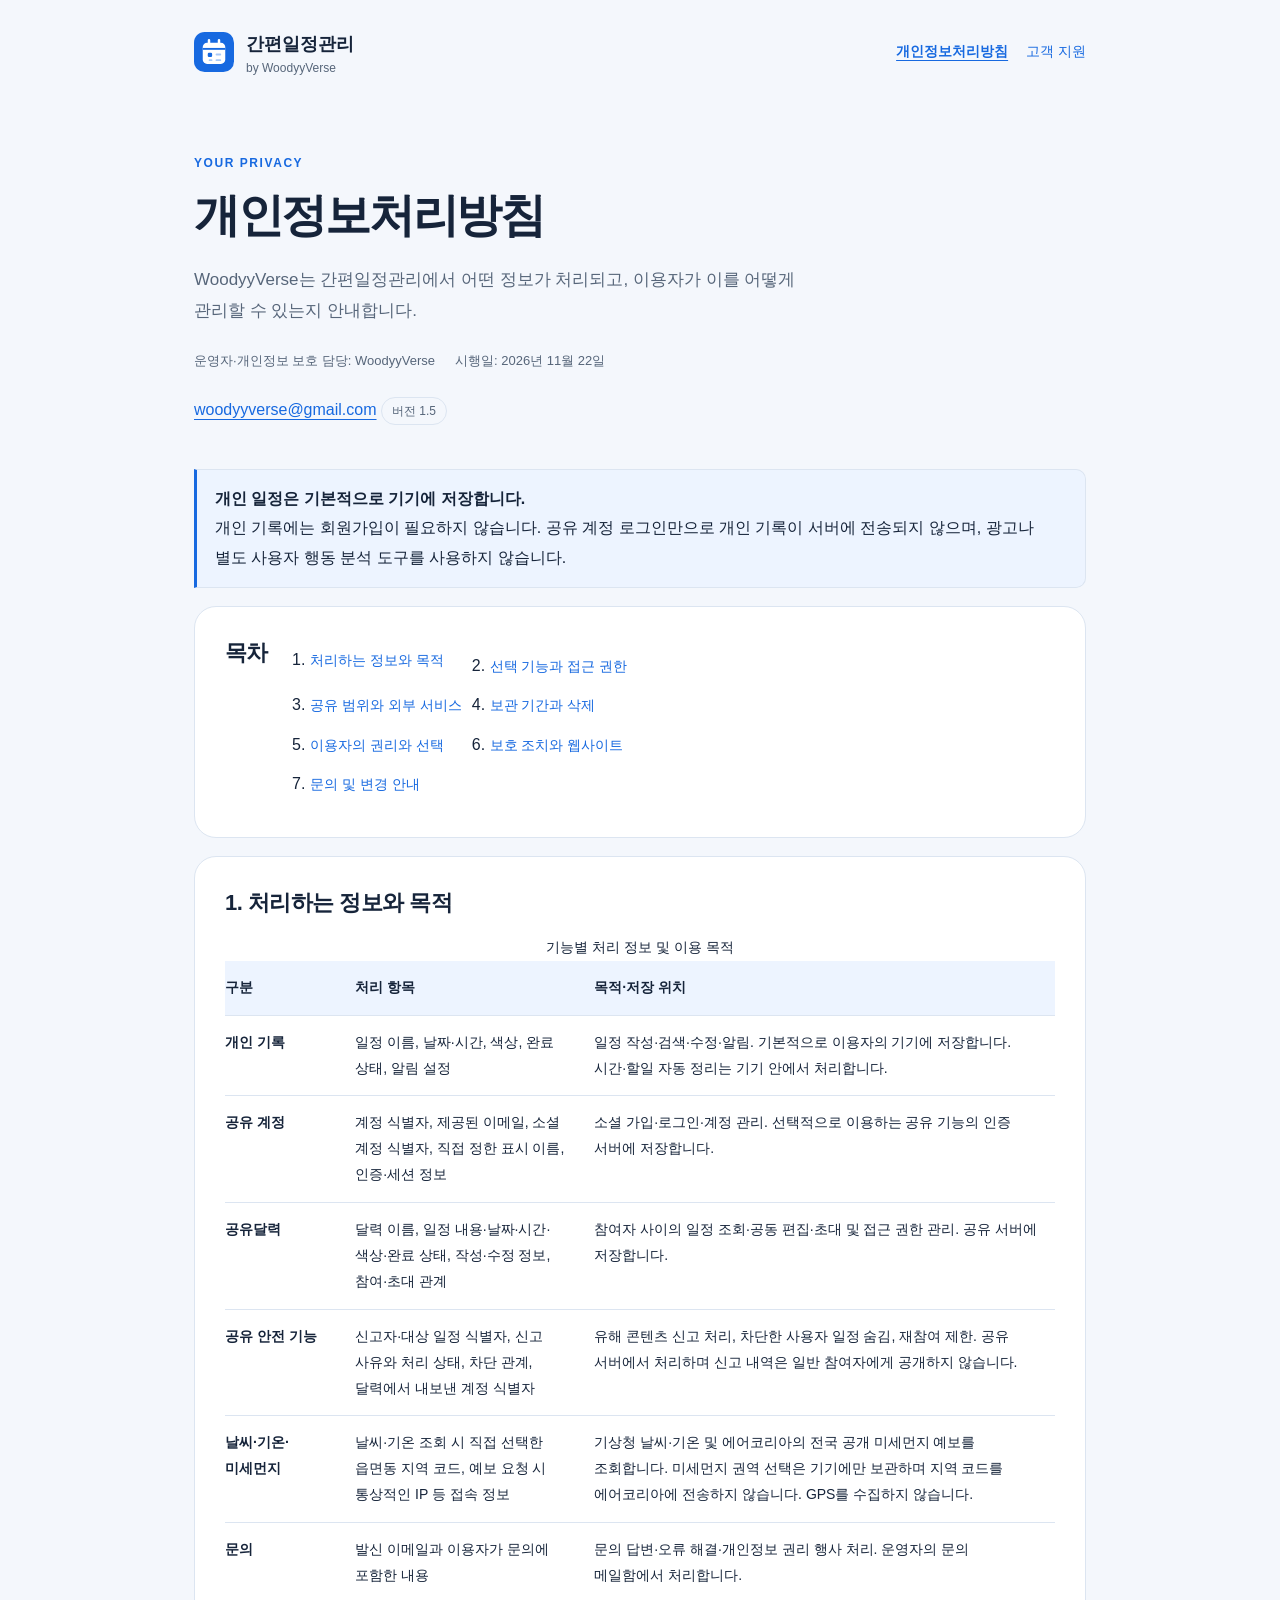
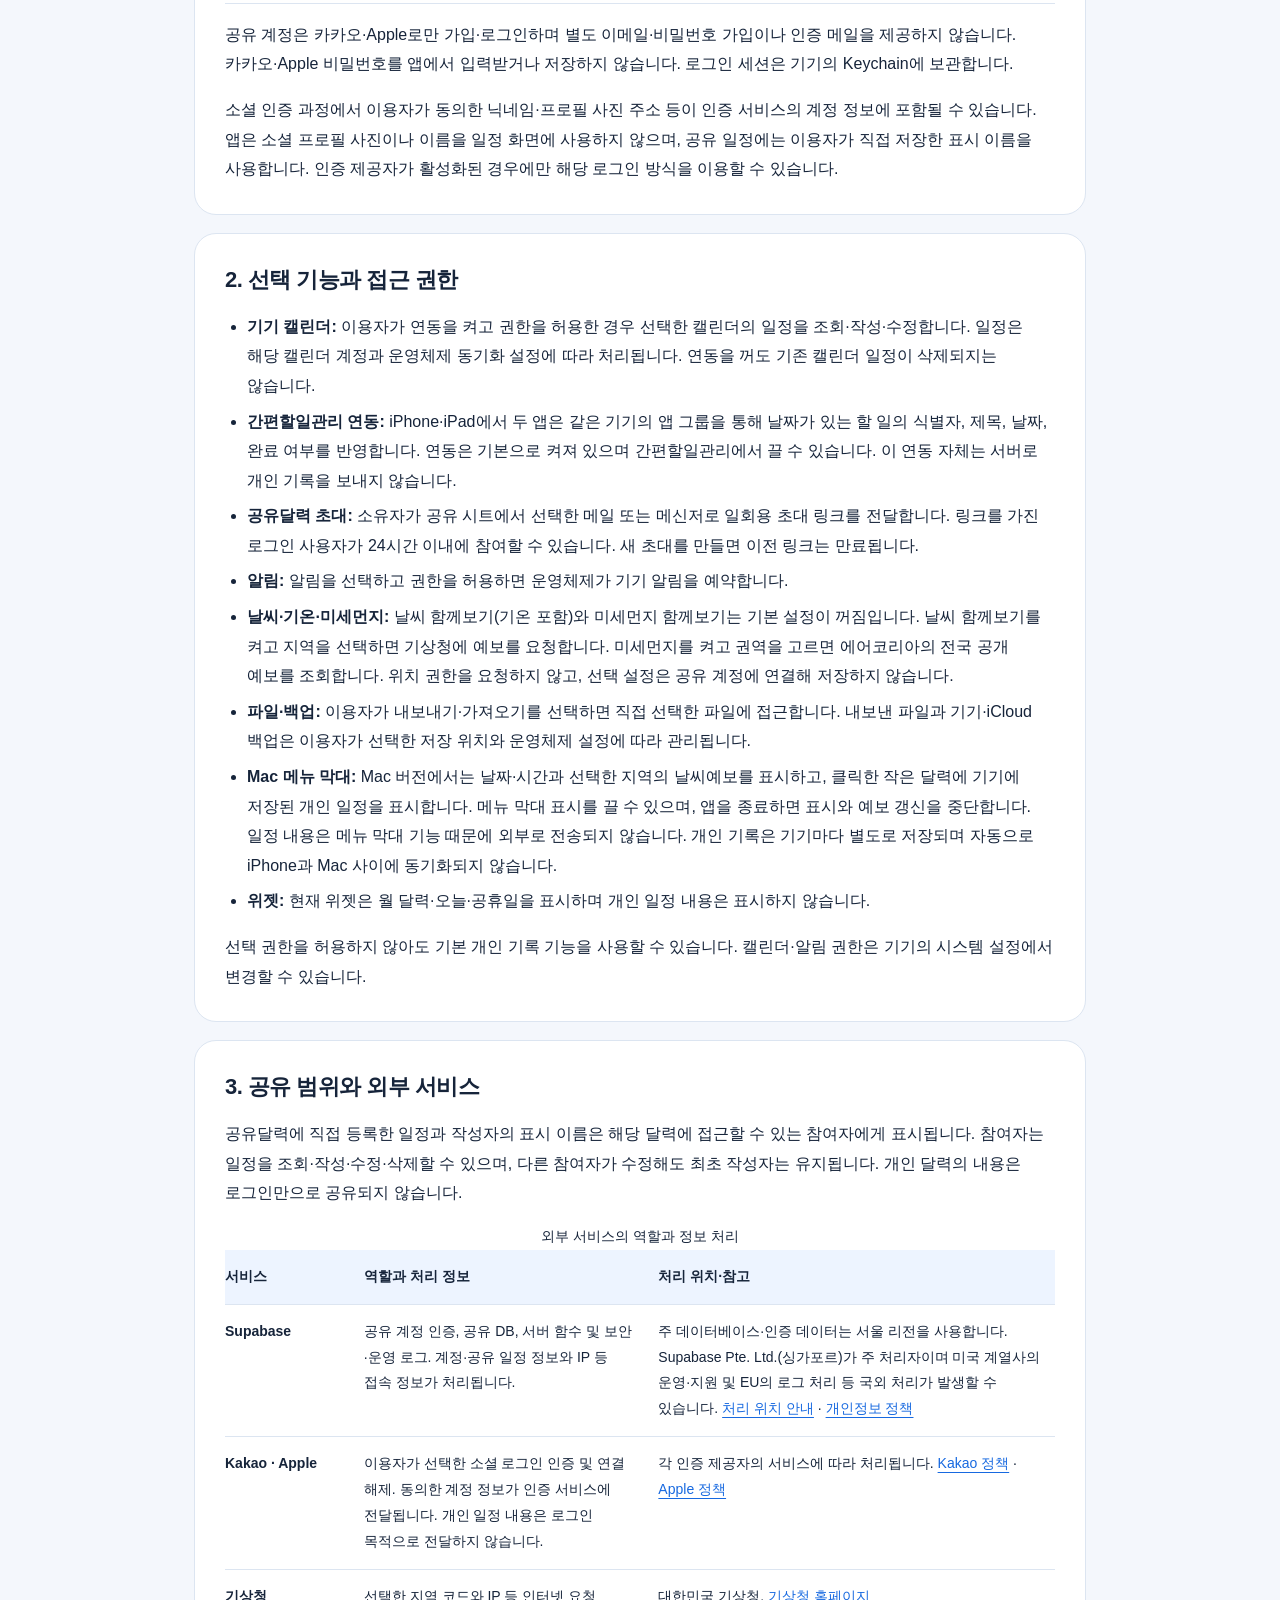
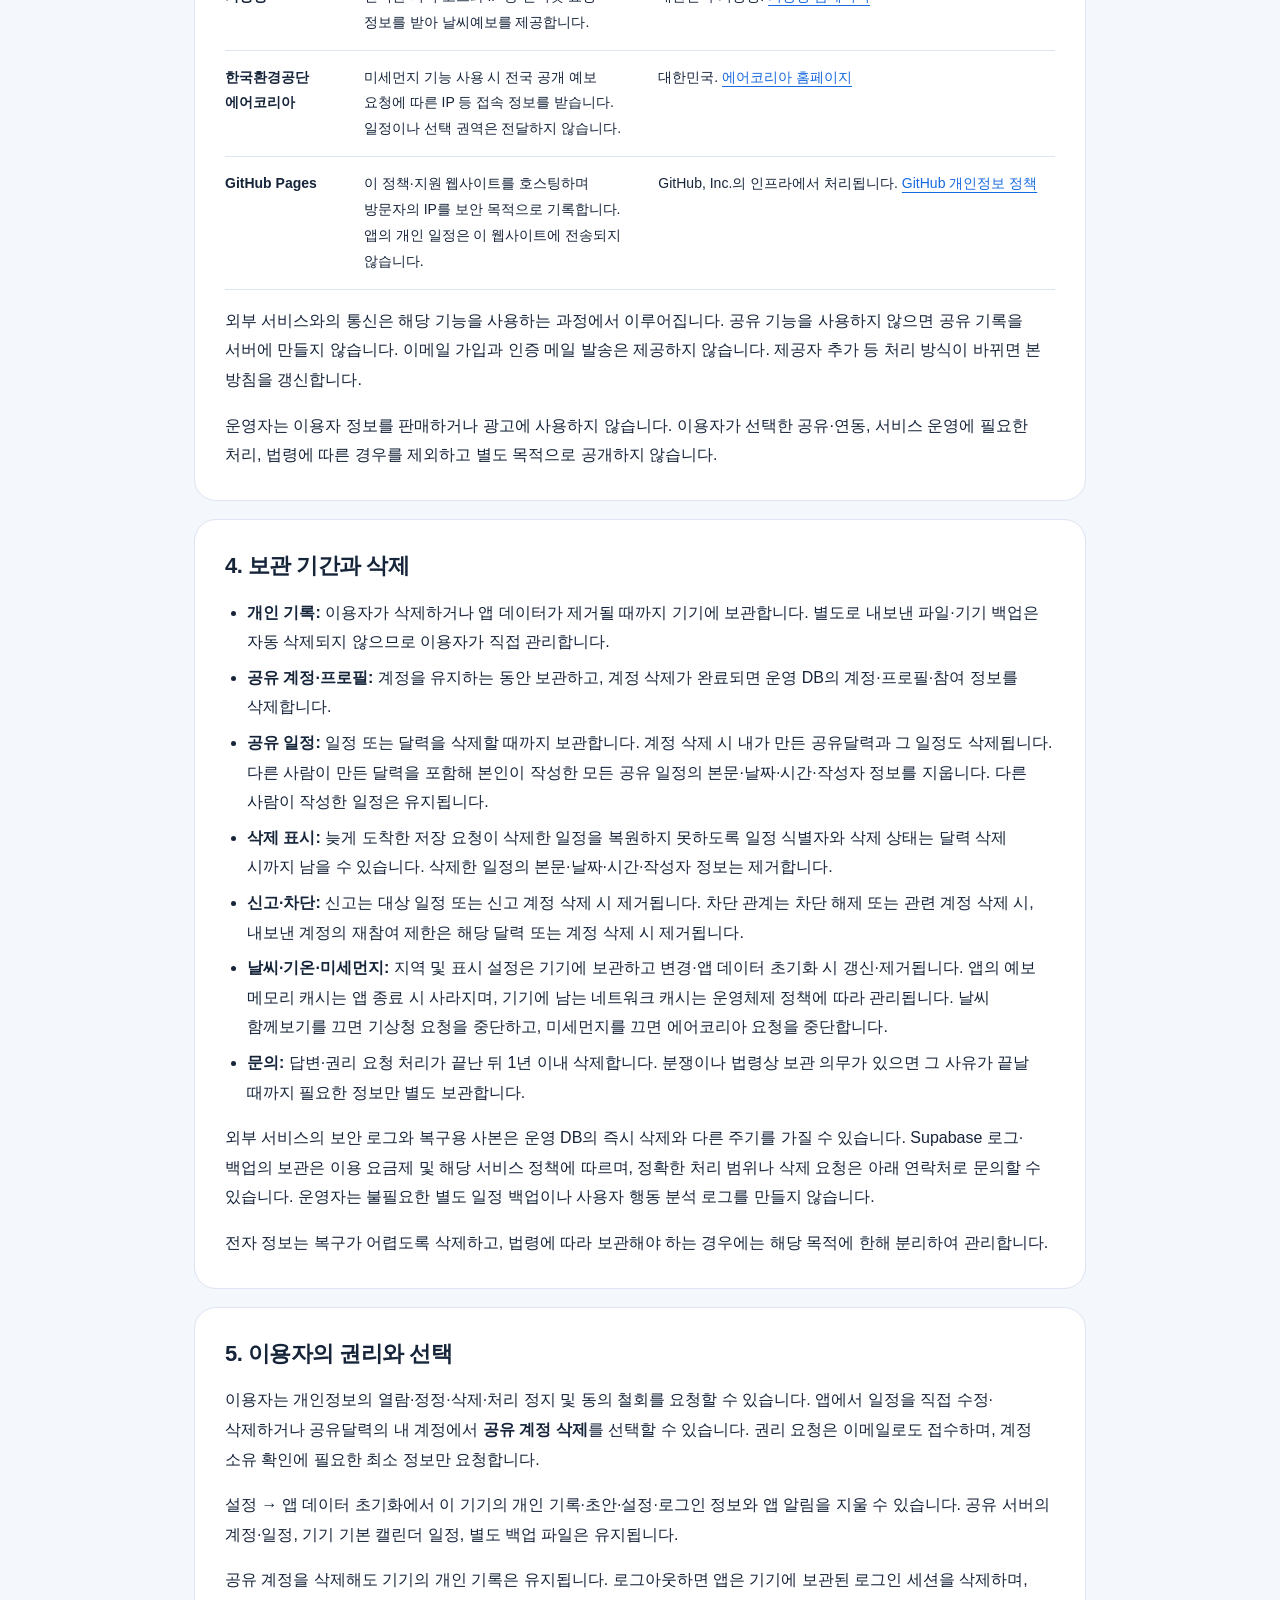
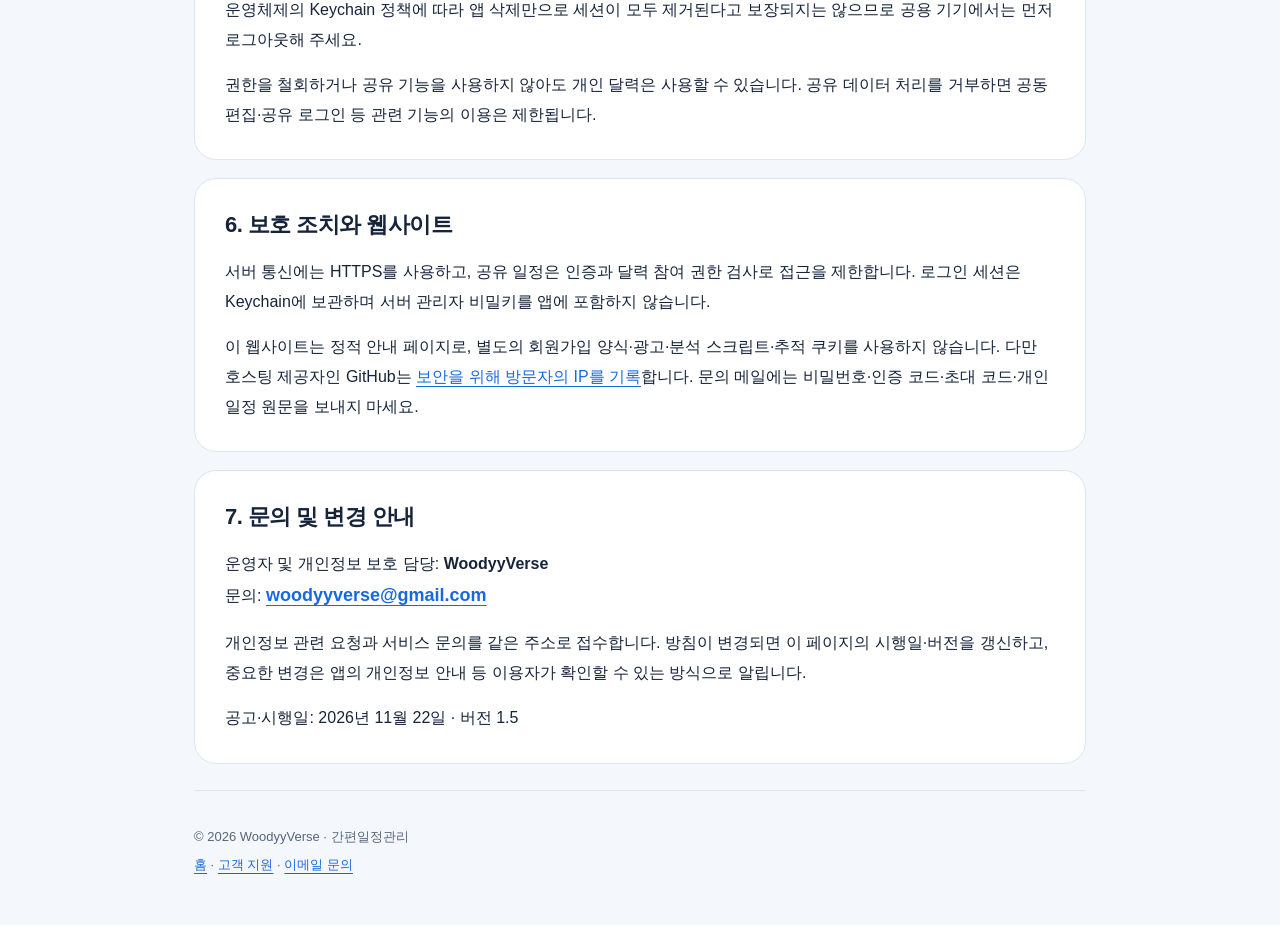
==== commit 9d4f27c0: "Describe local task integration and shared calendar invitations" ====
--- a/privacy/index.html
+++ b/privacy/index.html
@@ -12,7 +12,7 @@
   <div class="shell">
     <header class="header"><a class="brand" href="../"><img src="../assets/calendar.svg" alt="" width="40" height="40"><span>간편일정관리<small>by WoodyyVerse</small></span></a><nav aria-label="사이트 메뉴"><a aria-current="page" href="./">개인정보처리방침</a><a href="../support/">고객 지원</a></nav></header>
     <main id="main">
-      <div class="hero"><p class="eyebrow">YOUR PRIVACY</p><h1>개인정보처리방침</h1><p class="lead">WoodyyVerse는 간편일정관리에서 어떤 정보가 처리되고, 이용자가 이를 어떻게 관리할 수 있는지 안내합니다.</p><div class="meta"><span>운영자·개인정보 보호 담당: WoodyyVerse</span><span>시행일: 2026년 11월 8일</span></div><p><a href="mailto:woodyyverse@gmail.com">woodyyverse@gmail.com</a> <span class="version">버전 1.4</span></p></div>
+      <div class="hero"><p class="eyebrow">YOUR PRIVACY</p><h1>개인정보처리방침</h1><p class="lead">WoodyyVerse는 간편일정관리에서 어떤 정보가 처리되고, 이용자가 이를 어떻게 관리할 수 있는지 안내합니다.</p><div class="meta"><span>운영자·개인정보 보호 담당: WoodyyVerse</span><span>시행일: 2026년 11월 22일</span></div><p><a href="mailto:woodyyverse@gmail.com">woodyyverse@gmail.com</a> <span class="version">버전 1.5</span></p></div>
       <aside class="card note" aria-label="주요 안내"><strong>개인 일정은 기본적으로 기기에 저장합니다.</strong><br>개인 기록에는 회원가입이 필요하지 않습니다. 공유 계정 로그인만으로 개인 기록이 서버에 전송되지 않으며, 광고나 별도 사용자 행동 분석 도구를 사용하지 않습니다.</aside>
       <nav class="card toc" aria-label="목차"><h2>목차</h2><ol><li><a href="#data">처리하는 정보와 목적</a></li><li><a href="#optional">선택 기능과 접근 권한</a></li><li><a href="#sharing">공유 범위와 외부 서비스</a></li><li><a href="#retention">보관 기간과 삭제</a></li><li><a href="#rights">이용자의 권리와 선택</a></li><li><a href="#security">보호 조치와 웹사이트</a></li><li><a href="#contact">문의 및 변경 안내</a></li></ol></nav>
       <section class="card" id="data"><h2>1. 처리하는 정보와 목적</h2><div class="table-wrap"><table><caption>기능별 처리 정보 및 이용 목적</caption><thead><tr><th scope="col">구분</th><th scope="col">처리 항목</th><th scope="col">목적·저장 위치</th></tr></thead><tbody>
@@ -23,7 +23,7 @@
         <tr><td>날씨·기온·미세먼지</td><td>날씨·기온 조회 시 직접 선택한 읍면동 지역 코드, 예보 요청 시 통상적인 IP 등 접속 정보</td><td>기상청 날씨·기온 및 에어코리아의 전국 공개 미세먼지 예보를 조회합니다. 미세먼지 권역 선택은 기기에만 보관하며 지역 코드를 에어코리아에 전송하지 않습니다. GPS를 수집하지 않습니다.</td></tr>
         <tr><td>문의</td><td>발신 이메일과 이용자가 문의에 포함한 내용</td><td>문의 답변·오류 해결·개인정보 권리 행사 처리. 운영자의 문의 메일함에서 처리합니다.</td></tr>
       </tbody></table></div><p>공유 계정은 카카오·Apple로만 가입·로그인하며 별도 이메일·비밀번호 가입이나 인증 메일을 제공하지 않습니다. 카카오·Apple 비밀번호를 앱에서 입력받거나 저장하지 않습니다. 로그인 세션은 기기의 Keychain에 보관합니다.</p><p>소셜 인증 과정에서 이용자가 동의한 닉네임·프로필 사진 주소 등이 인증 서비스의 계정 정보에 포함될 수 있습니다. 앱은 소셜 프로필 사진이나 이름을 일정 화면에 사용하지 않으며, 공유 일정에는 이용자가 직접 저장한 표시 이름을 사용합니다. 인증 제공자가 활성화된 경우에만 해당 로그인 방식을 이용할 수 있습니다.</p></section>
-      <section class="card" id="optional"><h2>2. 선택 기능과 접근 권한</h2><ul><li><strong>기기 캘린더:</strong> 이용자가 연동을 켜고 권한을 허용한 경우 선택한 캘린더의 일정을 조회·작성·수정합니다. 일정은 해당 캘린더 계정과 운영체제 동기화 설정에 따라 처리됩니다. 연동을 꺼도 기존 캘린더 일정이 삭제되지는 않습니다.</li><li><strong>알림:</strong> 알림을 선택하고 권한을 허용하면 운영체제가 기기 알림을 예약합니다.</li><li><strong>날씨·기온·미세먼지:</strong> 날씨 함께보기(기온 포함)와 미세먼지 함께보기는 기본 설정이 꺼짐입니다. 날씨 함께보기를 켜고 지역을 선택하면 기상청에 예보를 요청합니다. 미세먼지를 켜고 권역을 고르면 에어코리아의 전국 공개 예보를 조회합니다. 위치 권한을 요청하지 않고, 선택 설정은 공유 계정에 연결해 저장하지 않습니다.</li><li><strong>파일·백업:</strong> 이용자가 내보내기·가져오기를 선택하면 직접 선택한 파일에 접근합니다. 내보낸 파일과 기기·iCloud 백업은 이용자가 선택한 저장 위치와 운영체제 설정에 따라 관리됩니다.</li><li><strong>Mac 메뉴 막대:</strong> Mac 버전에서는 날짜·시간과 선택한 지역의 날씨예보를 표시하고, 클릭한 작은 달력에 기기에 저장된 개인 일정을 표시합니다. 메뉴 막대 표시를 끌 수 있으며, 앱을 종료하면 표시와 예보 갱신을 중단합니다. 일정 내용은 메뉴 막대 기능 때문에 외부로 전송되지 않습니다. 개인 기록은 기기마다 별도로 저장되며 자동으로 iPhone과 Mac 사이에 동기화되지 않습니다.</li><li><strong>위젯:</strong> 현재 위젯은 월 달력·오늘·공휴일을 표시하며 개인 일정 내용은 표시하지 않습니다.</li></ul><p>선택 권한을 허용하지 않아도 기본 개인 기록 기능을 사용할 수 있습니다. 캘린더·알림 권한은 기기의 시스템 설정에서 변경할 수 있습니다.</p></section>
+      <section class="card" id="optional"><h2>2. 선택 기능과 접근 권한</h2><ul><li><strong>기기 캘린더:</strong> 이용자가 연동을 켜고 권한을 허용한 경우 선택한 캘린더의 일정을 조회·작성·수정합니다. 일정은 해당 캘린더 계정과 운영체제 동기화 설정에 따라 처리됩니다. 연동을 꺼도 기존 캘린더 일정이 삭제되지는 않습니다.</li><li><strong>간편할일관리 연동:</strong> iPhone·iPad에서 두 앱은 같은 기기의 앱 그룹을 통해 날짜가 있는 할 일의 식별자, 제목, 날짜, 완료 여부를 반영합니다. 연동은 기본으로 켜져 있으며 간편할일관리에서 끌 수 있습니다. 이 연동 자체는 서버로 개인 기록을 보내지 않습니다.</li><li><strong>공유달력 초대:</strong> 소유자가 공유 시트에서 선택한 메일 또는 메신저로 일회용 초대 링크를 전달합니다. 링크를 가진 로그인 사용자가 24시간 이내에 참여할 수 있습니다. 새 초대를 만들면 이전 링크는 만료됩니다.</li><li><strong>알림:</strong> 알림을 선택하고 권한을 허용하면 운영체제가 기기 알림을 예약합니다.</li><li><strong>날씨·기온·미세먼지:</strong> 날씨 함께보기(기온 포함)와 미세먼지 함께보기는 기본 설정이 꺼짐입니다. 날씨 함께보기를 켜고 지역을 선택하면 기상청에 예보를 요청합니다. 미세먼지를 켜고 권역을 고르면 에어코리아의 전국 공개 예보를 조회합니다. 위치 권한을 요청하지 않고, 선택 설정은 공유 계정에 연결해 저장하지 않습니다.</li><li><strong>파일·백업:</strong> 이용자가 내보내기·가져오기를 선택하면 직접 선택한 파일에 접근합니다. 내보낸 파일과 기기·iCloud 백업은 이용자가 선택한 저장 위치와 운영체제 설정에 따라 관리됩니다.</li><li><strong>Mac 메뉴 막대:</strong> Mac 버전에서는 날짜·시간과 선택한 지역의 날씨예보를 표시하고, 클릭한 작은 달력에 기기에 저장된 개인 일정을 표시합니다. 메뉴 막대 표시를 끌 수 있으며, 앱을 종료하면 표시와 예보 갱신을 중단합니다. 일정 내용은 메뉴 막대 기능 때문에 외부로 전송되지 않습니다. 개인 기록은 기기마다 별도로 저장되며 자동으로 iPhone과 Mac 사이에 동기화되지 않습니다.</li><li><strong>위젯:</strong> 현재 위젯은 월 달력·오늘·공휴일을 표시하며 개인 일정 내용은 표시하지 않습니다.</li></ul><p>선택 권한을 허용하지 않아도 기본 개인 기록 기능을 사용할 수 있습니다. 캘린더·알림 권한은 기기의 시스템 설정에서 변경할 수 있습니다.</p></section>
       <section class="card" id="sharing"><h2>3. 공유 범위와 외부 서비스</h2><p>공유달력에 직접 등록한 일정과 작성자의 표시 이름은 해당 달력에 접근할 수 있는 참여자에게 표시됩니다. 참여자는 일정을 조회·작성·수정·삭제할 수 있으며, 다른 참여자가 수정해도 최초 작성자는 유지됩니다. 개인 달력의 내용은 로그인만으로 공유되지 않습니다.</p><div class="table-wrap"><table><caption>외부 서비스의 역할과 정보 처리</caption><thead><tr><th scope="col">서비스</th><th scope="col">역할과 처리 정보</th><th scope="col">처리 위치·참고</th></tr></thead><tbody>
         <tr><td>Supabase</td><td>공유 계정 인증, 공유 DB, 서버 함수 및 보안·운영 로그. 계정·공유 일정 정보와 IP 등 접속 정보가 처리됩니다.</td><td>주 데이터베이스·인증 데이터는 서울 리전을 사용합니다. Supabase Pte. Ltd.(싱가포르)가 주 처리자이며 미국 계열사의 운영·지원 및 EU의 로그 처리 등 국외 처리가 발생할 수 있습니다. <a href="https://supabase.com/legal/privacy-resources/data-residency-and-transfers-faq" rel="noreferrer">처리 위치 안내</a> · <a href="https://supabase.com/privacy" rel="noreferrer">개인정보 정책</a></td></tr>
         <tr><td>Kakao · Apple</td><td>이용자가 선택한 소셜 로그인 인증 및 연결 해제. 동의한 계정 정보가 인증 서비스에 전달됩니다. 개인 일정 내용은 로그인 목적으로 전달하지 않습니다.</td><td>각 인증 제공자의 서비스에 따라 처리됩니다. <a href="https://www.kakao.com/policy/privacy" rel="noreferrer">Kakao 정책</a> · <a href="https://www.apple.com/kr/legal/privacy/" rel="noreferrer">Apple 정책</a></td></tr>
@@ -34,7 +34,7 @@
       <section class="card" id="retention"><h2>4. 보관 기간과 삭제</h2><ul><li><strong>개인 기록:</strong> 이용자가 삭제하거나 앱 데이터가 제거될 때까지 기기에 보관합니다. 별도로 내보낸 파일·기기 백업은 자동 삭제되지 않으므로 이용자가 직접 관리합니다.</li><li><strong>공유 계정·프로필:</strong> 계정을 유지하는 동안 보관하고, 계정 삭제가 완료되면 운영 DB의 계정·프로필·참여 정보를 삭제합니다.</li><li><strong>공유 일정:</strong> 일정 또는 달력을 삭제할 때까지 보관합니다. 계정 삭제 시 내가 만든 공유달력과 그 일정도 삭제됩니다. 다른 사람이 만든 달력을 포함해 본인이 작성한 모든 공유 일정의 본문·날짜·시간·작성자 정보를 지웁니다. 다른 사람이 작성한 일정은 유지됩니다.</li><li><strong>삭제 표시:</strong> 늦게 도착한 저장 요청이 삭제한 일정을 복원하지 못하도록 일정 식별자와 삭제 상태는 달력 삭제 시까지 남을 수 있습니다. 삭제한 일정의 본문·날짜·시간·작성자 정보는 제거합니다.</li><li><strong>신고·차단:</strong> 신고는 대상 일정 또는 신고 계정 삭제 시 제거됩니다. 차단 관계는 차단 해제 또는 관련 계정 삭제 시, 내보낸 계정의 재참여 제한은 해당 달력 또는 계정 삭제 시 제거됩니다.</li><li><strong>날씨·기온·미세먼지:</strong> 지역 및 표시 설정은 기기에 보관하고 변경·앱 데이터 초기화 시 갱신·제거됩니다. 앱의 예보 메모리 캐시는 앱 종료 시 사라지며, 기기에 남는 네트워크 캐시는 운영체제 정책에 따라 관리됩니다. 날씨 함께보기를 끄면 기상청 요청을 중단하고, 미세먼지를 끄면 에어코리아 요청을 중단합니다.</li><li><strong>문의:</strong> 답변·권리 요청 처리가 끝난 뒤 1년 이내 삭제합니다. 분쟁이나 법령상 보관 의무가 있으면 그 사유가 끝날 때까지 필요한 정보만 별도 보관합니다.</li></ul><p>외부 서비스의 보안 로그와 복구용 사본은 운영 DB의 즉시 삭제와 다른 주기를 가질 수 있습니다. Supabase 로그·백업의 보관은 이용 요금제 및 해당 서비스 정책에 따르며, 정확한 처리 범위나 삭제 요청은 아래 연락처로 문의할 수 있습니다. 운영자는 불필요한 별도 일정 백업이나 사용자 행동 분석 로그를 만들지 않습니다.</p><p>전자 정보는 복구가 어렵도록 삭제하고, 법령에 따라 보관해야 하는 경우에는 해당 목적에 한해 분리하여 관리합니다.</p></section>
       <section class="card" id="rights"><h2>5. 이용자의 권리와 선택</h2><p>이용자는 개인정보의 열람·정정·삭제·처리 정지 및 동의 철회를 요청할 수 있습니다. 앱에서 일정을 직접 수정·삭제하거나 공유달력의 내 계정에서 <strong>공유 계정 삭제</strong>를 선택할 수 있습니다. 권리 요청은 이메일로도 접수하며, 계정 소유 확인에 필요한 최소 정보만 요청합니다.</p><p>설정 → 앱 데이터 초기화에서 이 기기의 개인 기록·초안·설정·로그인 정보와 앱 알림을 지울 수 있습니다. 공유 서버의 계정·일정, 기기 기본 캘린더 일정, 별도 백업 파일은 유지됩니다.</p><p>공유 계정을 삭제해도 기기의 개인 기록은 유지됩니다. 로그아웃하면 앱은 기기에 보관된 로그인 세션을 삭제하며, 운영체제의 Keychain 정책에 따라 앱 삭제만으로 세션이 모두 제거된다고 보장되지는 않으므로 공용 기기에서는 먼저 로그아웃해 주세요.</p><p>권한을 철회하거나 공유 기능을 사용하지 않아도 개인 달력은 사용할 수 있습니다. 공유 데이터 처리를 거부하면 공동 편집·공유 로그인 등 관련 기능의 이용은 제한됩니다.</p></section>
       <section class="card" id="security"><h2>6. 보호 조치와 웹사이트</h2><p>서버 통신에는 HTTPS를 사용하고, 공유 일정은 인증과 달력 참여 권한 검사로 접근을 제한합니다. 로그인 세션은 Keychain에 보관하며 서버 관리자 비밀키를 앱에 포함하지 않습니다.</p><p>이 웹사이트는 정적 안내 페이지로, 별도의 회원가입 양식·광고·분석 스크립트·추적 쿠키를 사용하지 않습니다. 다만 호스팅 제공자인 GitHub는 <a href="https://docs.github.com/en/pages/getting-started-with-github-pages/what-is-github-pages#data-collection" rel="noreferrer">보안을 위해 방문자의 IP를 기록</a>합니다. 문의 메일에는 비밀번호·인증 코드·초대 코드·개인 일정 원문을 보내지 마세요.</p></section>
-      <section class="card" id="contact"><h2>7. 문의 및 변경 안내</h2><p>운영자 및 개인정보 보호 담당: <strong>WoodyyVerse</strong><br>문의: <a class="contact" href="mailto:woodyyverse@gmail.com">woodyyverse@gmail.com</a></p><p>개인정보 관련 요청과 서비스 문의를 같은 주소로 접수합니다. 방침이 변경되면 이 페이지의 시행일·버전을 갱신하고, 중요한 변경은 앱의 개인정보 안내 등 이용자가 확인할 수 있는 방식으로 알립니다.</p><p>공고·시행일: 2026년 11월 8일 · 버전 1.4</p></section>
+      <section class="card" id="contact"><h2>7. 문의 및 변경 안내</h2><p>운영자 및 개인정보 보호 담당: <strong>WoodyyVerse</strong><br>문의: <a class="contact" href="mailto:woodyyverse@gmail.com">woodyyverse@gmail.com</a></p><p>개인정보 관련 요청과 서비스 문의를 같은 주소로 접수합니다. 방침이 변경되면 이 페이지의 시행일·버전을 갱신하고, 중요한 변경은 앱의 개인정보 안내 등 이용자가 확인할 수 있는 방식으로 알립니다.</p><p>공고·시행일: 2026년 11월 22일 · 버전 1.5</p></section>
     </main>
     <footer><p>© 2026 WoodyyVerse · 간편일정관리</p><p><a href="../">홈</a> · <a href="../support/">고객 지원</a> · <a href="mailto:woodyyverse@gmail.com">이메일 문의</a></p></footer>
   </div>
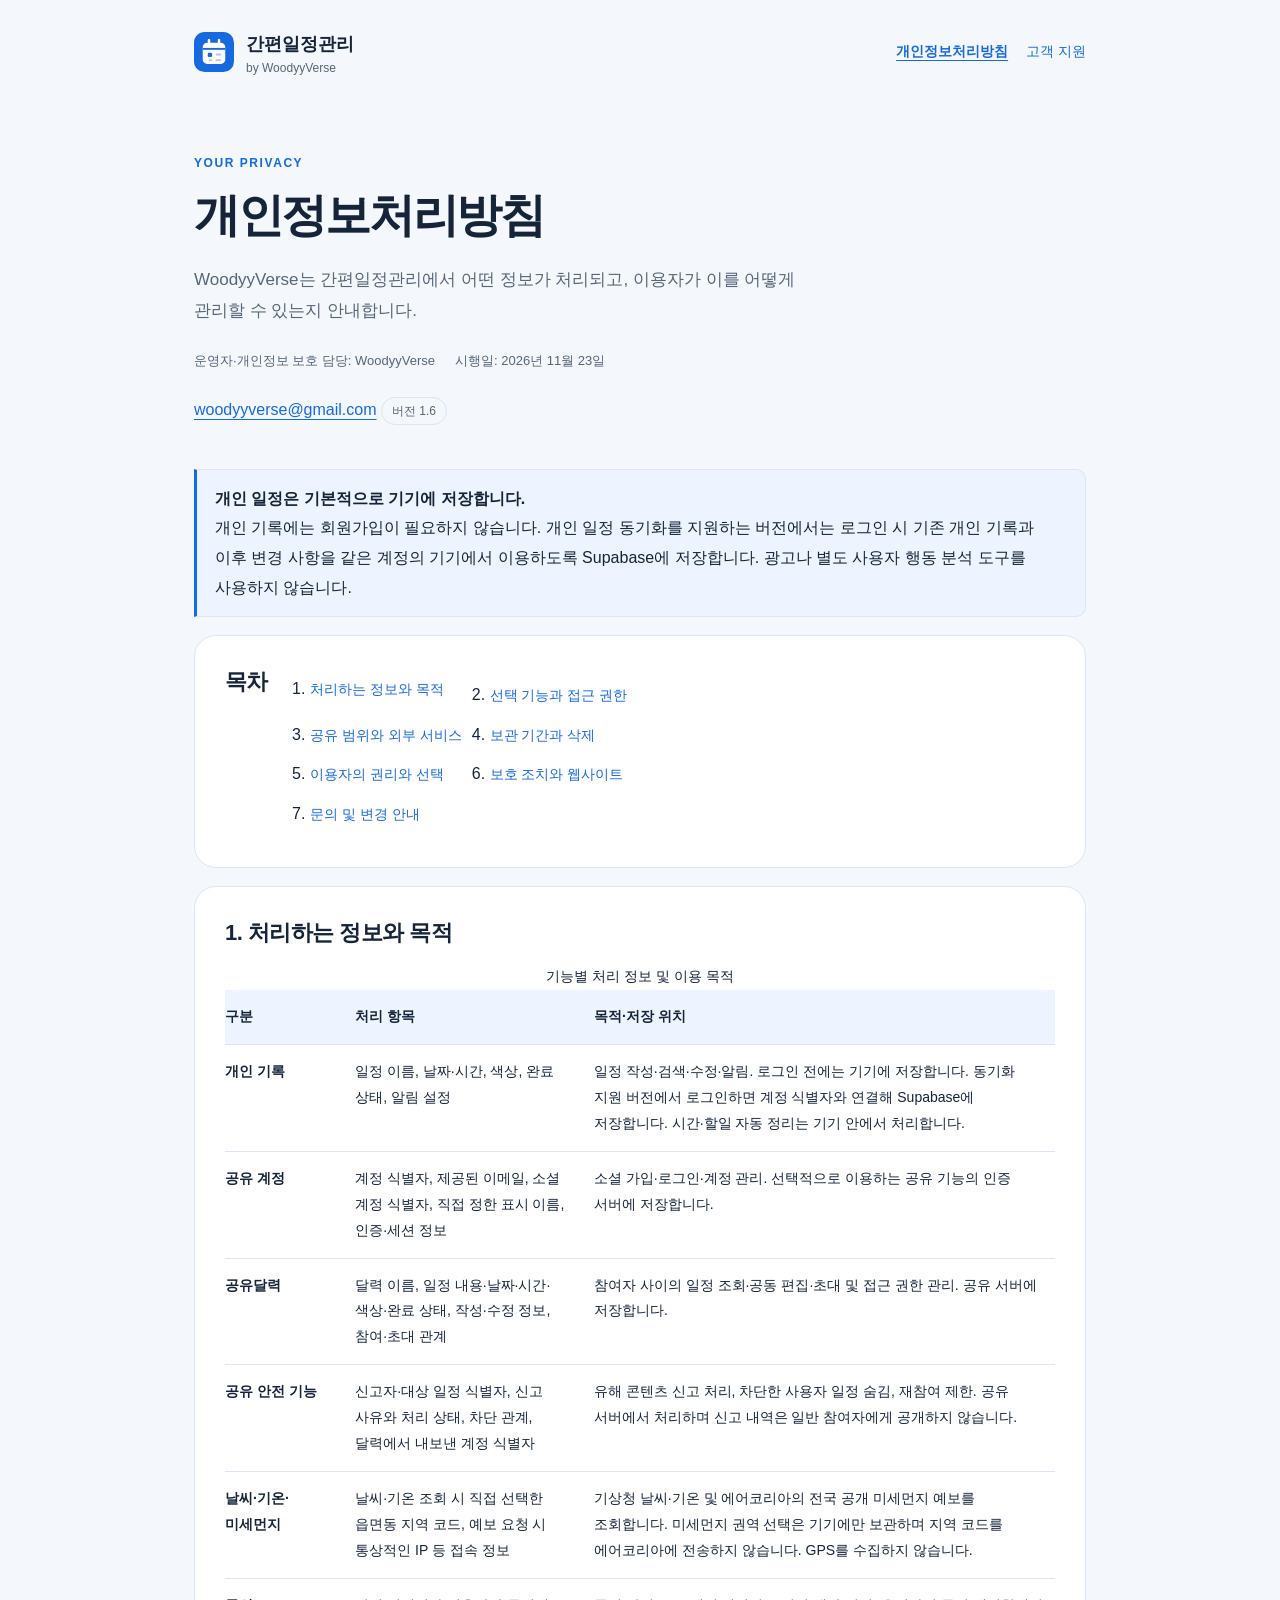
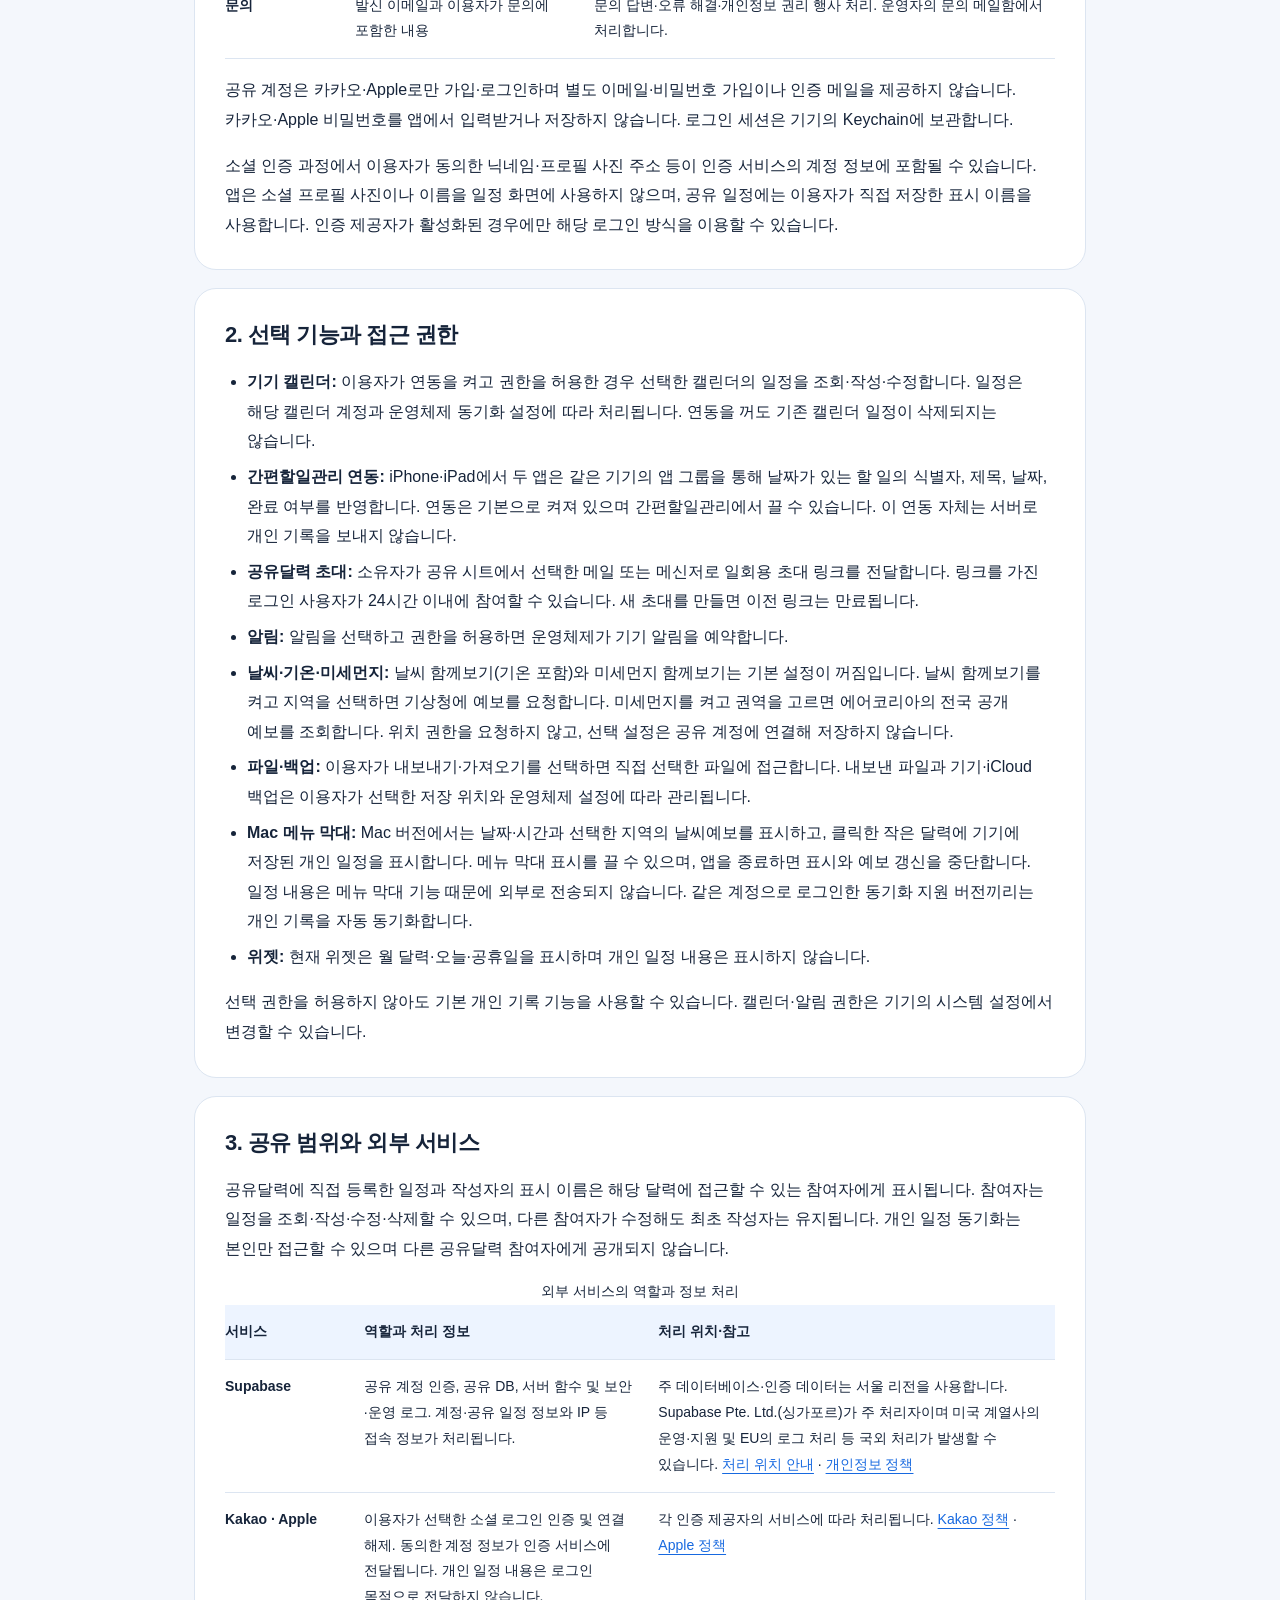
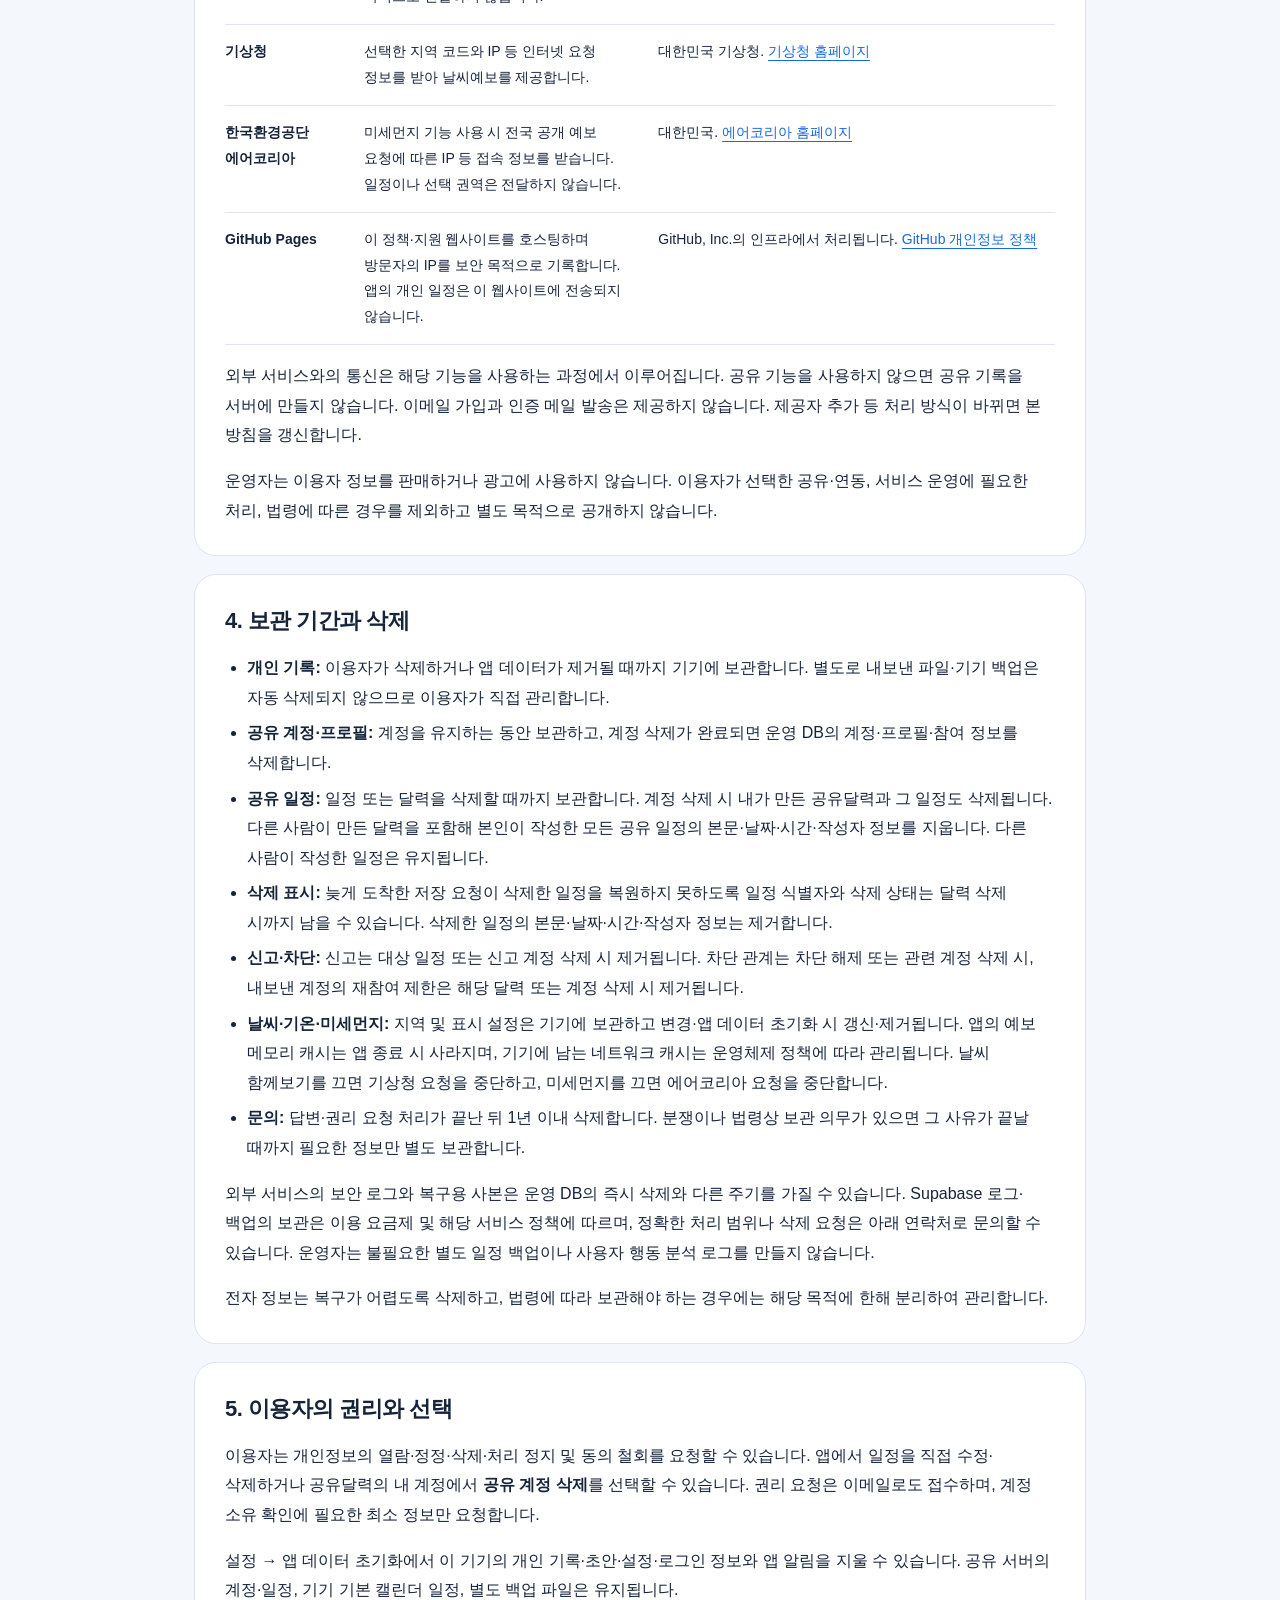
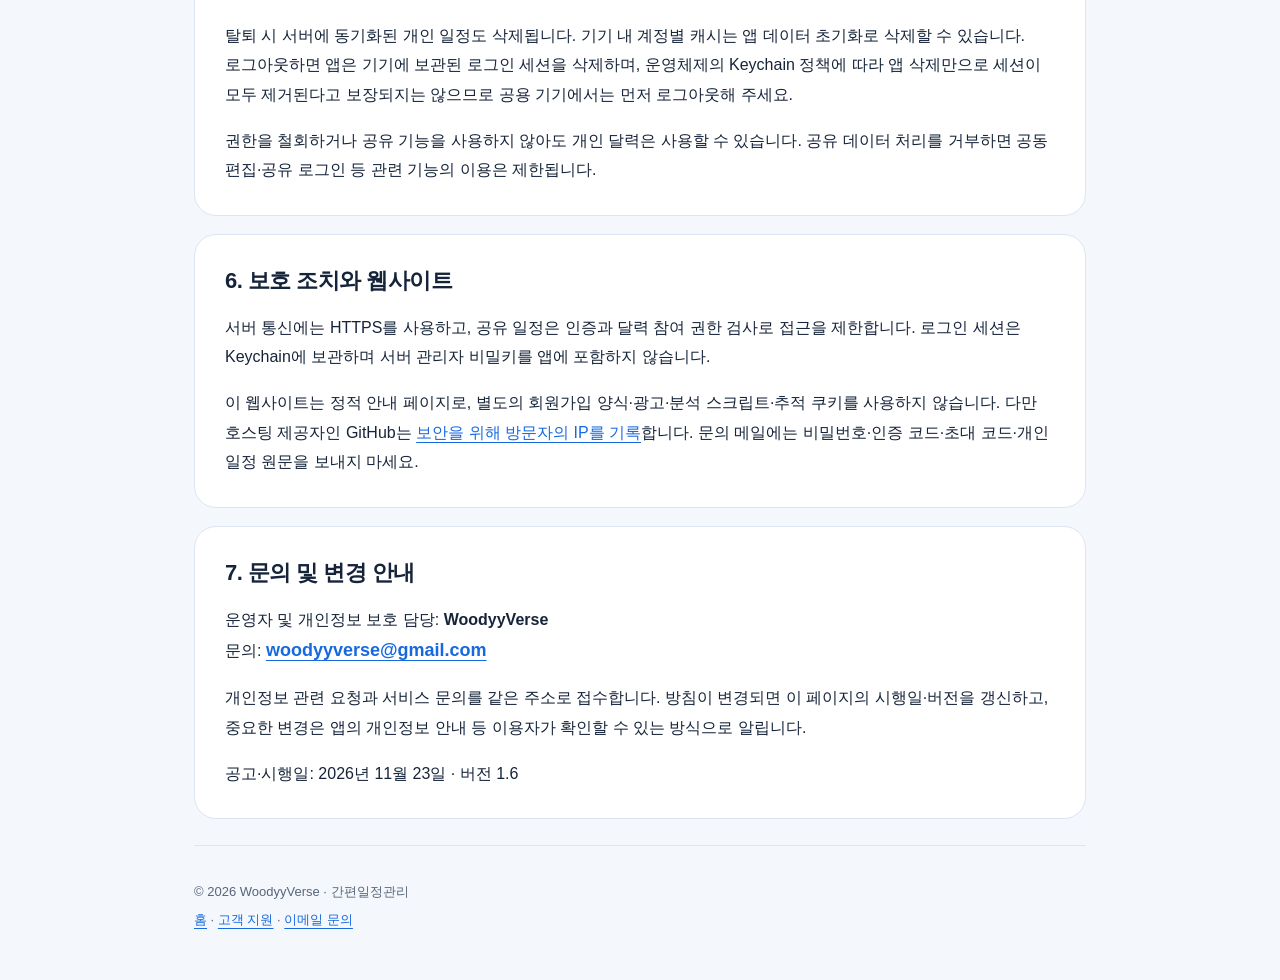
==== commit f3f86321: "Explain account-private calendar sync on supported versions" ====
--- a/privacy/index.html
+++ b/privacy/index.html
@@ -12,19 +12,19 @@
   <div class="shell">
     <header class="header"><a class="brand" href="../"><img src="../assets/calendar.svg" alt="" width="40" height="40"><span>간편일정관리<small>by WoodyyVerse</small></span></a><nav aria-label="사이트 메뉴"><a aria-current="page" href="./">개인정보처리방침</a><a href="../support/">고객 지원</a></nav></header>
     <main id="main">
-      <div class="hero"><p class="eyebrow">YOUR PRIVACY</p><h1>개인정보처리방침</h1><p class="lead">WoodyyVerse는 간편일정관리에서 어떤 정보가 처리되고, 이용자가 이를 어떻게 관리할 수 있는지 안내합니다.</p><div class="meta"><span>운영자·개인정보 보호 담당: WoodyyVerse</span><span>시행일: 2026년 11월 22일</span></div><p><a href="mailto:woodyyverse@gmail.com">woodyyverse@gmail.com</a> <span class="version">버전 1.5</span></p></div>
-      <aside class="card note" aria-label="주요 안내"><strong>개인 일정은 기본적으로 기기에 저장합니다.</strong><br>개인 기록에는 회원가입이 필요하지 않습니다. 공유 계정 로그인만으로 개인 기록이 서버에 전송되지 않으며, 광고나 별도 사용자 행동 분석 도구를 사용하지 않습니다.</aside>
+      <div class="hero"><p class="eyebrow">YOUR PRIVACY</p><h1>개인정보처리방침</h1><p class="lead">WoodyyVerse는 간편일정관리에서 어떤 정보가 처리되고, 이용자가 이를 어떻게 관리할 수 있는지 안내합니다.</p><div class="meta"><span>운영자·개인정보 보호 담당: WoodyyVerse</span><span>시행일: 2026년 11월 23일</span></div><p><a href="mailto:woodyyverse@gmail.com">woodyyverse@gmail.com</a> <span class="version">버전 1.6</span></p></div>
+      <aside class="card note" aria-label="주요 안내"><strong>개인 일정은 기본적으로 기기에 저장합니다.</strong><br>개인 기록에는 회원가입이 필요하지 않습니다. 개인 일정 동기화를 지원하는 버전에서는 로그인 시 기존 개인 기록과 이후 변경 사항을 같은 계정의 기기에서 이용하도록 Supabase에 저장합니다. 광고나 별도 사용자 행동 분석 도구를 사용하지 않습니다.</aside>
       <nav class="card toc" aria-label="목차"><h2>목차</h2><ol><li><a href="#data">처리하는 정보와 목적</a></li><li><a href="#optional">선택 기능과 접근 권한</a></li><li><a href="#sharing">공유 범위와 외부 서비스</a></li><li><a href="#retention">보관 기간과 삭제</a></li><li><a href="#rights">이용자의 권리와 선택</a></li><li><a href="#security">보호 조치와 웹사이트</a></li><li><a href="#contact">문의 및 변경 안내</a></li></ol></nav>
       <section class="card" id="data"><h2>1. 처리하는 정보와 목적</h2><div class="table-wrap"><table><caption>기능별 처리 정보 및 이용 목적</caption><thead><tr><th scope="col">구분</th><th scope="col">처리 항목</th><th scope="col">목적·저장 위치</th></tr></thead><tbody>
-        <tr><td>개인 기록</td><td>일정 이름, 날짜·시간, 색상, 완료 상태, 알림 설정</td><td>일정 작성·검색·수정·알림. 기본적으로 이용자의 기기에 저장합니다. 시간·할일 자동 정리는 기기 안에서 처리합니다.</td></tr>
+        <tr><td>개인 기록</td><td>일정 이름, 날짜·시간, 색상, 완료 상태, 알림 설정</td><td>일정 작성·검색·수정·알림. 로그인 전에는 기기에 저장합니다. 동기화 지원 버전에서 로그인하면 계정 식별자와 연결해 Supabase에 저장합니다. 시간·할일 자동 정리는 기기 안에서 처리합니다.</td></tr>
         <tr><td>공유 계정</td><td>계정 식별자, 제공된 이메일, 소셜 계정 식별자, 직접 정한 표시 이름, 인증·세션 정보</td><td>소셜 가입·로그인·계정 관리. 선택적으로 이용하는 공유 기능의 인증 서버에 저장합니다.</td></tr>
         <tr><td>공유달력</td><td>달력 이름, 일정 내용·날짜·시간·색상·완료 상태, 작성·수정 정보, 참여·초대 관계</td><td>참여자 사이의 일정 조회·공동 편집·초대 및 접근 권한 관리. 공유 서버에 저장합니다.</td></tr>
         <tr><td>공유 안전 기능</td><td>신고자·대상 일정 식별자, 신고 사유와 처리 상태, 차단 관계, 달력에서 내보낸 계정 식별자</td><td>유해 콘텐츠 신고 처리, 차단한 사용자 일정 숨김, 재참여 제한. 공유 서버에서 처리하며 신고 내역은 일반 참여자에게 공개하지 않습니다.</td></tr>
         <tr><td>날씨·기온·미세먼지</td><td>날씨·기온 조회 시 직접 선택한 읍면동 지역 코드, 예보 요청 시 통상적인 IP 등 접속 정보</td><td>기상청 날씨·기온 및 에어코리아의 전국 공개 미세먼지 예보를 조회합니다. 미세먼지 권역 선택은 기기에만 보관하며 지역 코드를 에어코리아에 전송하지 않습니다. GPS를 수집하지 않습니다.</td></tr>
         <tr><td>문의</td><td>발신 이메일과 이용자가 문의에 포함한 내용</td><td>문의 답변·오류 해결·개인정보 권리 행사 처리. 운영자의 문의 메일함에서 처리합니다.</td></tr>
       </tbody></table></div><p>공유 계정은 카카오·Apple로만 가입·로그인하며 별도 이메일·비밀번호 가입이나 인증 메일을 제공하지 않습니다. 카카오·Apple 비밀번호를 앱에서 입력받거나 저장하지 않습니다. 로그인 세션은 기기의 Keychain에 보관합니다.</p><p>소셜 인증 과정에서 이용자가 동의한 닉네임·프로필 사진 주소 등이 인증 서비스의 계정 정보에 포함될 수 있습니다. 앱은 소셜 프로필 사진이나 이름을 일정 화면에 사용하지 않으며, 공유 일정에는 이용자가 직접 저장한 표시 이름을 사용합니다. 인증 제공자가 활성화된 경우에만 해당 로그인 방식을 이용할 수 있습니다.</p></section>
-      <section class="card" id="optional"><h2>2. 선택 기능과 접근 권한</h2><ul><li><strong>기기 캘린더:</strong> 이용자가 연동을 켜고 권한을 허용한 경우 선택한 캘린더의 일정을 조회·작성·수정합니다. 일정은 해당 캘린더 계정과 운영체제 동기화 설정에 따라 처리됩니다. 연동을 꺼도 기존 캘린더 일정이 삭제되지는 않습니다.</li><li><strong>간편할일관리 연동:</strong> iPhone·iPad에서 두 앱은 같은 기기의 앱 그룹을 통해 날짜가 있는 할 일의 식별자, 제목, 날짜, 완료 여부를 반영합니다. 연동은 기본으로 켜져 있으며 간편할일관리에서 끌 수 있습니다. 이 연동 자체는 서버로 개인 기록을 보내지 않습니다.</li><li><strong>공유달력 초대:</strong> 소유자가 공유 시트에서 선택한 메일 또는 메신저로 일회용 초대 링크를 전달합니다. 링크를 가진 로그인 사용자가 24시간 이내에 참여할 수 있습니다. 새 초대를 만들면 이전 링크는 만료됩니다.</li><li><strong>알림:</strong> 알림을 선택하고 권한을 허용하면 운영체제가 기기 알림을 예약합니다.</li><li><strong>날씨·기온·미세먼지:</strong> 날씨 함께보기(기온 포함)와 미세먼지 함께보기는 기본 설정이 꺼짐입니다. 날씨 함께보기를 켜고 지역을 선택하면 기상청에 예보를 요청합니다. 미세먼지를 켜고 권역을 고르면 에어코리아의 전국 공개 예보를 조회합니다. 위치 권한을 요청하지 않고, 선택 설정은 공유 계정에 연결해 저장하지 않습니다.</li><li><strong>파일·백업:</strong> 이용자가 내보내기·가져오기를 선택하면 직접 선택한 파일에 접근합니다. 내보낸 파일과 기기·iCloud 백업은 이용자가 선택한 저장 위치와 운영체제 설정에 따라 관리됩니다.</li><li><strong>Mac 메뉴 막대:</strong> Mac 버전에서는 날짜·시간과 선택한 지역의 날씨예보를 표시하고, 클릭한 작은 달력에 기기에 저장된 개인 일정을 표시합니다. 메뉴 막대 표시를 끌 수 있으며, 앱을 종료하면 표시와 예보 갱신을 중단합니다. 일정 내용은 메뉴 막대 기능 때문에 외부로 전송되지 않습니다. 개인 기록은 기기마다 별도로 저장되며 자동으로 iPhone과 Mac 사이에 동기화되지 않습니다.</li><li><strong>위젯:</strong> 현재 위젯은 월 달력·오늘·공휴일을 표시하며 개인 일정 내용은 표시하지 않습니다.</li></ul><p>선택 권한을 허용하지 않아도 기본 개인 기록 기능을 사용할 수 있습니다. 캘린더·알림 권한은 기기의 시스템 설정에서 변경할 수 있습니다.</p></section>
-      <section class="card" id="sharing"><h2>3. 공유 범위와 외부 서비스</h2><p>공유달력에 직접 등록한 일정과 작성자의 표시 이름은 해당 달력에 접근할 수 있는 참여자에게 표시됩니다. 참여자는 일정을 조회·작성·수정·삭제할 수 있으며, 다른 참여자가 수정해도 최초 작성자는 유지됩니다. 개인 달력의 내용은 로그인만으로 공유되지 않습니다.</p><div class="table-wrap"><table><caption>외부 서비스의 역할과 정보 처리</caption><thead><tr><th scope="col">서비스</th><th scope="col">역할과 처리 정보</th><th scope="col">처리 위치·참고</th></tr></thead><tbody>
+      <section class="card" id="optional"><h2>2. 선택 기능과 접근 권한</h2><ul><li><strong>기기 캘린더:</strong> 이용자가 연동을 켜고 권한을 허용한 경우 선택한 캘린더의 일정을 조회·작성·수정합니다. 일정은 해당 캘린더 계정과 운영체제 동기화 설정에 따라 처리됩니다. 연동을 꺼도 기존 캘린더 일정이 삭제되지는 않습니다.</li><li><strong>간편할일관리 연동:</strong> iPhone·iPad에서 두 앱은 같은 기기의 앱 그룹을 통해 날짜가 있는 할 일의 식별자, 제목, 날짜, 완료 여부를 반영합니다. 연동은 기본으로 켜져 있으며 간편할일관리에서 끌 수 있습니다. 이 연동 자체는 서버로 개인 기록을 보내지 않습니다.</li><li><strong>공유달력 초대:</strong> 소유자가 공유 시트에서 선택한 메일 또는 메신저로 일회용 초대 링크를 전달합니다. 링크를 가진 로그인 사용자가 24시간 이내에 참여할 수 있습니다. 새 초대를 만들면 이전 링크는 만료됩니다.</li><li><strong>알림:</strong> 알림을 선택하고 권한을 허용하면 운영체제가 기기 알림을 예약합니다.</li><li><strong>날씨·기온·미세먼지:</strong> 날씨 함께보기(기온 포함)와 미세먼지 함께보기는 기본 설정이 꺼짐입니다. 날씨 함께보기를 켜고 지역을 선택하면 기상청에 예보를 요청합니다. 미세먼지를 켜고 권역을 고르면 에어코리아의 전국 공개 예보를 조회합니다. 위치 권한을 요청하지 않고, 선택 설정은 공유 계정에 연결해 저장하지 않습니다.</li><li><strong>파일·백업:</strong> 이용자가 내보내기·가져오기를 선택하면 직접 선택한 파일에 접근합니다. 내보낸 파일과 기기·iCloud 백업은 이용자가 선택한 저장 위치와 운영체제 설정에 따라 관리됩니다.</li><li><strong>Mac 메뉴 막대:</strong> Mac 버전에서는 날짜·시간과 선택한 지역의 날씨예보를 표시하고, 클릭한 작은 달력에 기기에 저장된 개인 일정을 표시합니다. 메뉴 막대 표시를 끌 수 있으며, 앱을 종료하면 표시와 예보 갱신을 중단합니다. 일정 내용은 메뉴 막대 기능 때문에 외부로 전송되지 않습니다. 같은 계정으로 로그인한 동기화 지원 버전끼리는 개인 기록을 자동 동기화합니다.</li><li><strong>위젯:</strong> 현재 위젯은 월 달력·오늘·공휴일을 표시하며 개인 일정 내용은 표시하지 않습니다.</li></ul><p>선택 권한을 허용하지 않아도 기본 개인 기록 기능을 사용할 수 있습니다. 캘린더·알림 권한은 기기의 시스템 설정에서 변경할 수 있습니다.</p></section>
+      <section class="card" id="sharing"><h2>3. 공유 범위와 외부 서비스</h2><p>공유달력에 직접 등록한 일정과 작성자의 표시 이름은 해당 달력에 접근할 수 있는 참여자에게 표시됩니다. 참여자는 일정을 조회·작성·수정·삭제할 수 있으며, 다른 참여자가 수정해도 최초 작성자는 유지됩니다. 개인 일정 동기화는 본인만 접근할 수 있으며 다른 공유달력 참여자에게 공개되지 않습니다.</p><div class="table-wrap"><table><caption>외부 서비스의 역할과 정보 처리</caption><thead><tr><th scope="col">서비스</th><th scope="col">역할과 처리 정보</th><th scope="col">처리 위치·참고</th></tr></thead><tbody>
         <tr><td>Supabase</td><td>공유 계정 인증, 공유 DB, 서버 함수 및 보안·운영 로그. 계정·공유 일정 정보와 IP 등 접속 정보가 처리됩니다.</td><td>주 데이터베이스·인증 데이터는 서울 리전을 사용합니다. Supabase Pte. Ltd.(싱가포르)가 주 처리자이며 미국 계열사의 운영·지원 및 EU의 로그 처리 등 국외 처리가 발생할 수 있습니다. <a href="https://supabase.com/legal/privacy-resources/data-residency-and-transfers-faq" rel="noreferrer">처리 위치 안내</a> · <a href="https://supabase.com/privacy" rel="noreferrer">개인정보 정책</a></td></tr>
         <tr><td>Kakao · Apple</td><td>이용자가 선택한 소셜 로그인 인증 및 연결 해제. 동의한 계정 정보가 인증 서비스에 전달됩니다. 개인 일정 내용은 로그인 목적으로 전달하지 않습니다.</td><td>각 인증 제공자의 서비스에 따라 처리됩니다. <a href="https://www.kakao.com/policy/privacy" rel="noreferrer">Kakao 정책</a> · <a href="https://www.apple.com/kr/legal/privacy/" rel="noreferrer">Apple 정책</a></td></tr>
         <tr><td>기상청</td><td>선택한 지역 코드와 IP 등 인터넷 요청 정보를 받아 날씨예보를 제공합니다.</td><td>대한민국 기상청. <a href="https://www.weather.go.kr/" rel="noreferrer">기상청 홈페이지</a></td></tr>
@@ -32,9 +32,9 @@
         <tr><td>GitHub Pages</td><td>이 정책·지원 웹사이트를 호스팅하며 방문자의 IP를 보안 목적으로 기록합니다. 앱의 개인 일정은 이 웹사이트에 전송되지 않습니다.</td><td>GitHub, Inc.의 인프라에서 처리됩니다. <a href="https://docs.github.com/en/site-policy/privacy-policies/github-general-privacy-statement" rel="noreferrer">GitHub 개인정보 정책</a></td></tr>
       </tbody></table></div><p>외부 서비스와의 통신은 해당 기능을 사용하는 과정에서 이루어집니다. 공유 기능을 사용하지 않으면 공유 기록을 서버에 만들지 않습니다. 이메일 가입과 인증 메일 발송은 제공하지 않습니다. 제공자 추가 등 처리 방식이 바뀌면 본 방침을 갱신합니다.</p><p>운영자는 이용자 정보를 판매하거나 광고에 사용하지 않습니다. 이용자가 선택한 공유·연동, 서비스 운영에 필요한 처리, 법령에 따른 경우를 제외하고 별도 목적으로 공개하지 않습니다.</p></section>
       <section class="card" id="retention"><h2>4. 보관 기간과 삭제</h2><ul><li><strong>개인 기록:</strong> 이용자가 삭제하거나 앱 데이터가 제거될 때까지 기기에 보관합니다. 별도로 내보낸 파일·기기 백업은 자동 삭제되지 않으므로 이용자가 직접 관리합니다.</li><li><strong>공유 계정·프로필:</strong> 계정을 유지하는 동안 보관하고, 계정 삭제가 완료되면 운영 DB의 계정·프로필·참여 정보를 삭제합니다.</li><li><strong>공유 일정:</strong> 일정 또는 달력을 삭제할 때까지 보관합니다. 계정 삭제 시 내가 만든 공유달력과 그 일정도 삭제됩니다. 다른 사람이 만든 달력을 포함해 본인이 작성한 모든 공유 일정의 본문·날짜·시간·작성자 정보를 지웁니다. 다른 사람이 작성한 일정은 유지됩니다.</li><li><strong>삭제 표시:</strong> 늦게 도착한 저장 요청이 삭제한 일정을 복원하지 못하도록 일정 식별자와 삭제 상태는 달력 삭제 시까지 남을 수 있습니다. 삭제한 일정의 본문·날짜·시간·작성자 정보는 제거합니다.</li><li><strong>신고·차단:</strong> 신고는 대상 일정 또는 신고 계정 삭제 시 제거됩니다. 차단 관계는 차단 해제 또는 관련 계정 삭제 시, 내보낸 계정의 재참여 제한은 해당 달력 또는 계정 삭제 시 제거됩니다.</li><li><strong>날씨·기온·미세먼지:</strong> 지역 및 표시 설정은 기기에 보관하고 변경·앱 데이터 초기화 시 갱신·제거됩니다. 앱의 예보 메모리 캐시는 앱 종료 시 사라지며, 기기에 남는 네트워크 캐시는 운영체제 정책에 따라 관리됩니다. 날씨 함께보기를 끄면 기상청 요청을 중단하고, 미세먼지를 끄면 에어코리아 요청을 중단합니다.</li><li><strong>문의:</strong> 답변·권리 요청 처리가 끝난 뒤 1년 이내 삭제합니다. 분쟁이나 법령상 보관 의무가 있으면 그 사유가 끝날 때까지 필요한 정보만 별도 보관합니다.</li></ul><p>외부 서비스의 보안 로그와 복구용 사본은 운영 DB의 즉시 삭제와 다른 주기를 가질 수 있습니다. Supabase 로그·백업의 보관은 이용 요금제 및 해당 서비스 정책에 따르며, 정확한 처리 범위나 삭제 요청은 아래 연락처로 문의할 수 있습니다. 운영자는 불필요한 별도 일정 백업이나 사용자 행동 분석 로그를 만들지 않습니다.</p><p>전자 정보는 복구가 어렵도록 삭제하고, 법령에 따라 보관해야 하는 경우에는 해당 목적에 한해 분리하여 관리합니다.</p></section>
-      <section class="card" id="rights"><h2>5. 이용자의 권리와 선택</h2><p>이용자는 개인정보의 열람·정정·삭제·처리 정지 및 동의 철회를 요청할 수 있습니다. 앱에서 일정을 직접 수정·삭제하거나 공유달력의 내 계정에서 <strong>공유 계정 삭제</strong>를 선택할 수 있습니다. 권리 요청은 이메일로도 접수하며, 계정 소유 확인에 필요한 최소 정보만 요청합니다.</p><p>설정 → 앱 데이터 초기화에서 이 기기의 개인 기록·초안·설정·로그인 정보와 앱 알림을 지울 수 있습니다. 공유 서버의 계정·일정, 기기 기본 캘린더 일정, 별도 백업 파일은 유지됩니다.</p><p>공유 계정을 삭제해도 기기의 개인 기록은 유지됩니다. 로그아웃하면 앱은 기기에 보관된 로그인 세션을 삭제하며, 운영체제의 Keychain 정책에 따라 앱 삭제만으로 세션이 모두 제거된다고 보장되지는 않으므로 공용 기기에서는 먼저 로그아웃해 주세요.</p><p>권한을 철회하거나 공유 기능을 사용하지 않아도 개인 달력은 사용할 수 있습니다. 공유 데이터 처리를 거부하면 공동 편집·공유 로그인 등 관련 기능의 이용은 제한됩니다.</p></section>
+      <section class="card" id="rights"><h2>5. 이용자의 권리와 선택</h2><p>이용자는 개인정보의 열람·정정·삭제·처리 정지 및 동의 철회를 요청할 수 있습니다. 앱에서 일정을 직접 수정·삭제하거나 공유달력의 내 계정에서 <strong>공유 계정 삭제</strong>를 선택할 수 있습니다. 권리 요청은 이메일로도 접수하며, 계정 소유 확인에 필요한 최소 정보만 요청합니다.</p><p>설정 → 앱 데이터 초기화에서 이 기기의 개인 기록·초안·설정·로그인 정보와 앱 알림을 지울 수 있습니다. 공유 서버의 계정·일정, 기기 기본 캘린더 일정, 별도 백업 파일은 유지됩니다.</p><p>탈퇴 시 서버에 동기화된 개인 일정도 삭제됩니다. 기기 내 계정별 캐시는 앱 데이터 초기화로 삭제할 수 있습니다. 로그아웃하면 앱은 기기에 보관된 로그인 세션을 삭제하며, 운영체제의 Keychain 정책에 따라 앱 삭제만으로 세션이 모두 제거된다고 보장되지는 않으므로 공용 기기에서는 먼저 로그아웃해 주세요.</p><p>권한을 철회하거나 공유 기능을 사용하지 않아도 개인 달력은 사용할 수 있습니다. 공유 데이터 처리를 거부하면 공동 편집·공유 로그인 등 관련 기능의 이용은 제한됩니다.</p></section>
       <section class="card" id="security"><h2>6. 보호 조치와 웹사이트</h2><p>서버 통신에는 HTTPS를 사용하고, 공유 일정은 인증과 달력 참여 권한 검사로 접근을 제한합니다. 로그인 세션은 Keychain에 보관하며 서버 관리자 비밀키를 앱에 포함하지 않습니다.</p><p>이 웹사이트는 정적 안내 페이지로, 별도의 회원가입 양식·광고·분석 스크립트·추적 쿠키를 사용하지 않습니다. 다만 호스팅 제공자인 GitHub는 <a href="https://docs.github.com/en/pages/getting-started-with-github-pages/what-is-github-pages#data-collection" rel="noreferrer">보안을 위해 방문자의 IP를 기록</a>합니다. 문의 메일에는 비밀번호·인증 코드·초대 코드·개인 일정 원문을 보내지 마세요.</p></section>
-      <section class="card" id="contact"><h2>7. 문의 및 변경 안내</h2><p>운영자 및 개인정보 보호 담당: <strong>WoodyyVerse</strong><br>문의: <a class="contact" href="mailto:woodyyverse@gmail.com">woodyyverse@gmail.com</a></p><p>개인정보 관련 요청과 서비스 문의를 같은 주소로 접수합니다. 방침이 변경되면 이 페이지의 시행일·버전을 갱신하고, 중요한 변경은 앱의 개인정보 안내 등 이용자가 확인할 수 있는 방식으로 알립니다.</p><p>공고·시행일: 2026년 11월 22일 · 버전 1.5</p></section>
+      <section class="card" id="contact"><h2>7. 문의 및 변경 안내</h2><p>운영자 및 개인정보 보호 담당: <strong>WoodyyVerse</strong><br>문의: <a class="contact" href="mailto:woodyyverse@gmail.com">woodyyverse@gmail.com</a></p><p>개인정보 관련 요청과 서비스 문의를 같은 주소로 접수합니다. 방침이 변경되면 이 페이지의 시행일·버전을 갱신하고, 중요한 변경은 앱의 개인정보 안내 등 이용자가 확인할 수 있는 방식으로 알립니다.</p><p>공고·시행일: 2026년 11월 23일 · 버전 1.6</p></section>
     </main>
     <footer><p>© 2026 WoodyyVerse · 간편일정관리</p><p><a href="../">홈</a> · <a href="../support/">고객 지원</a> · <a href="mailto:woodyyverse@gmail.com">이메일 문의</a></p></footer>
   </div>
